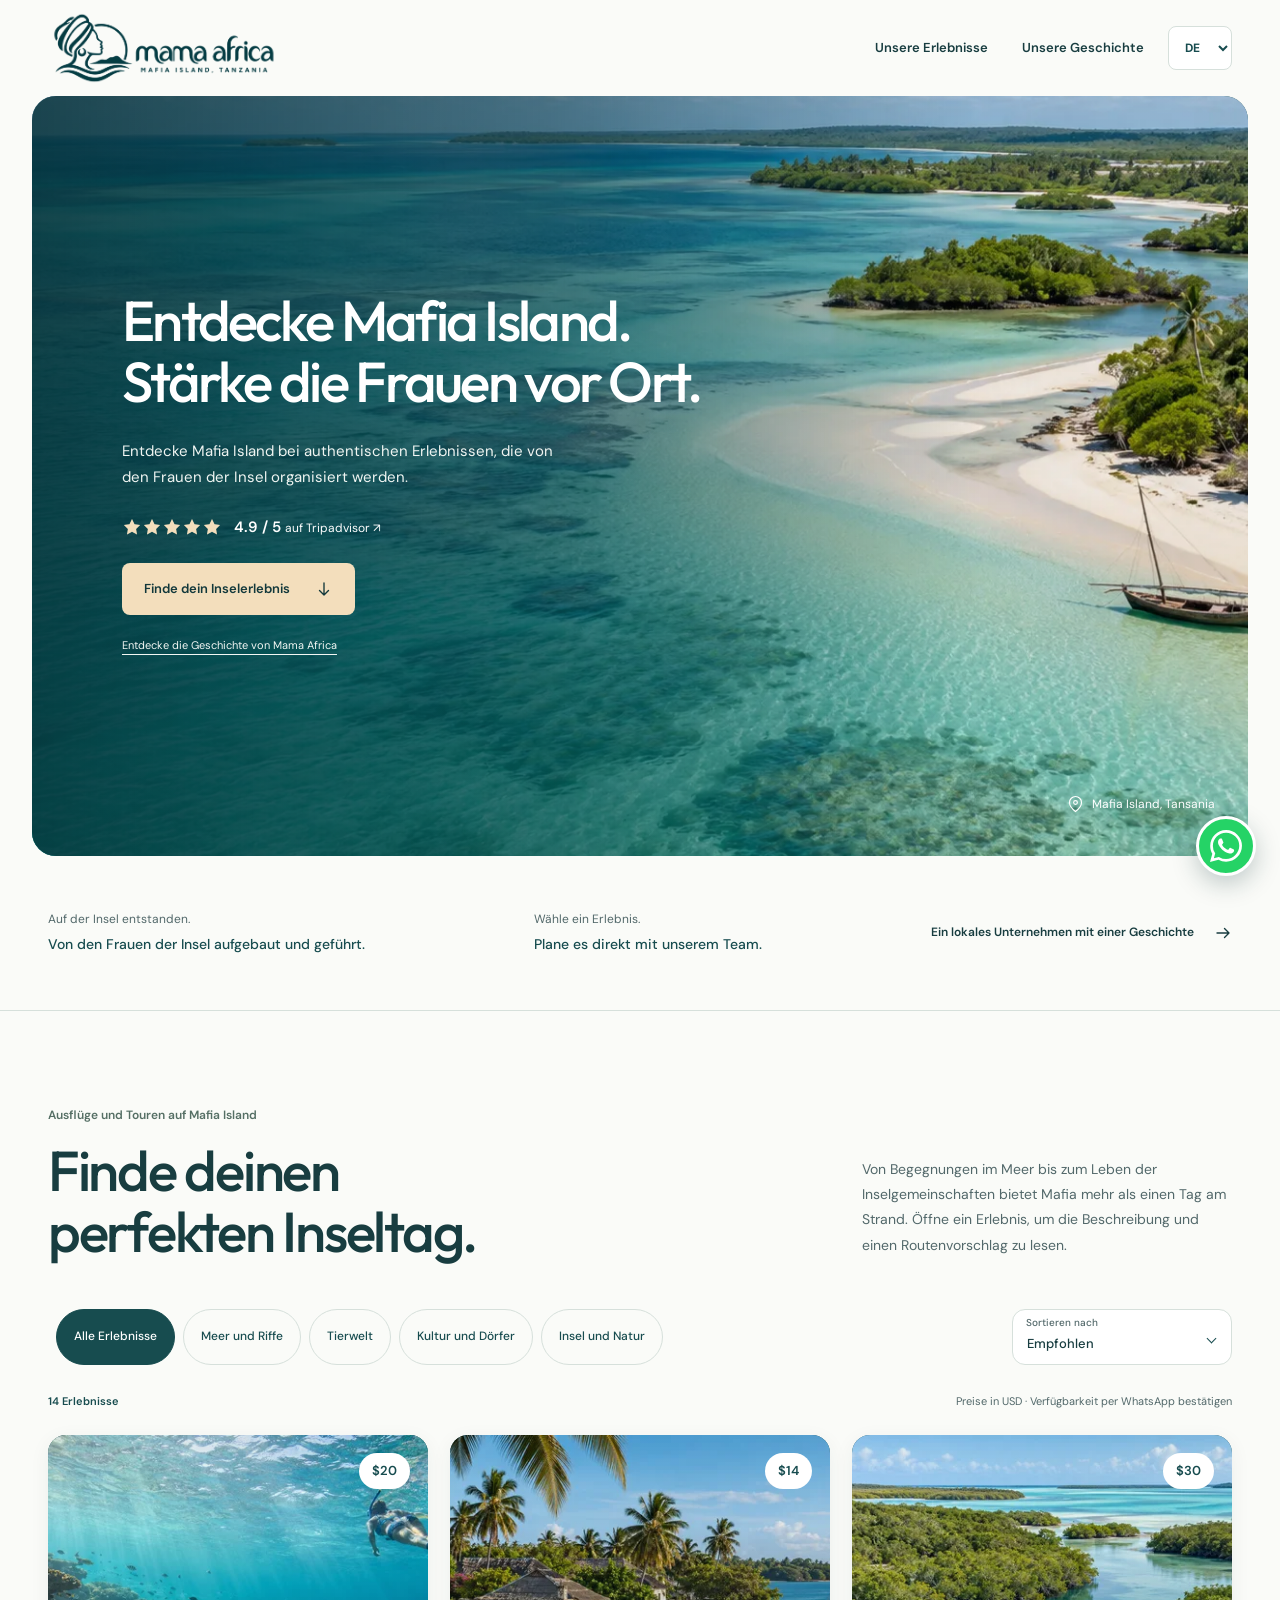
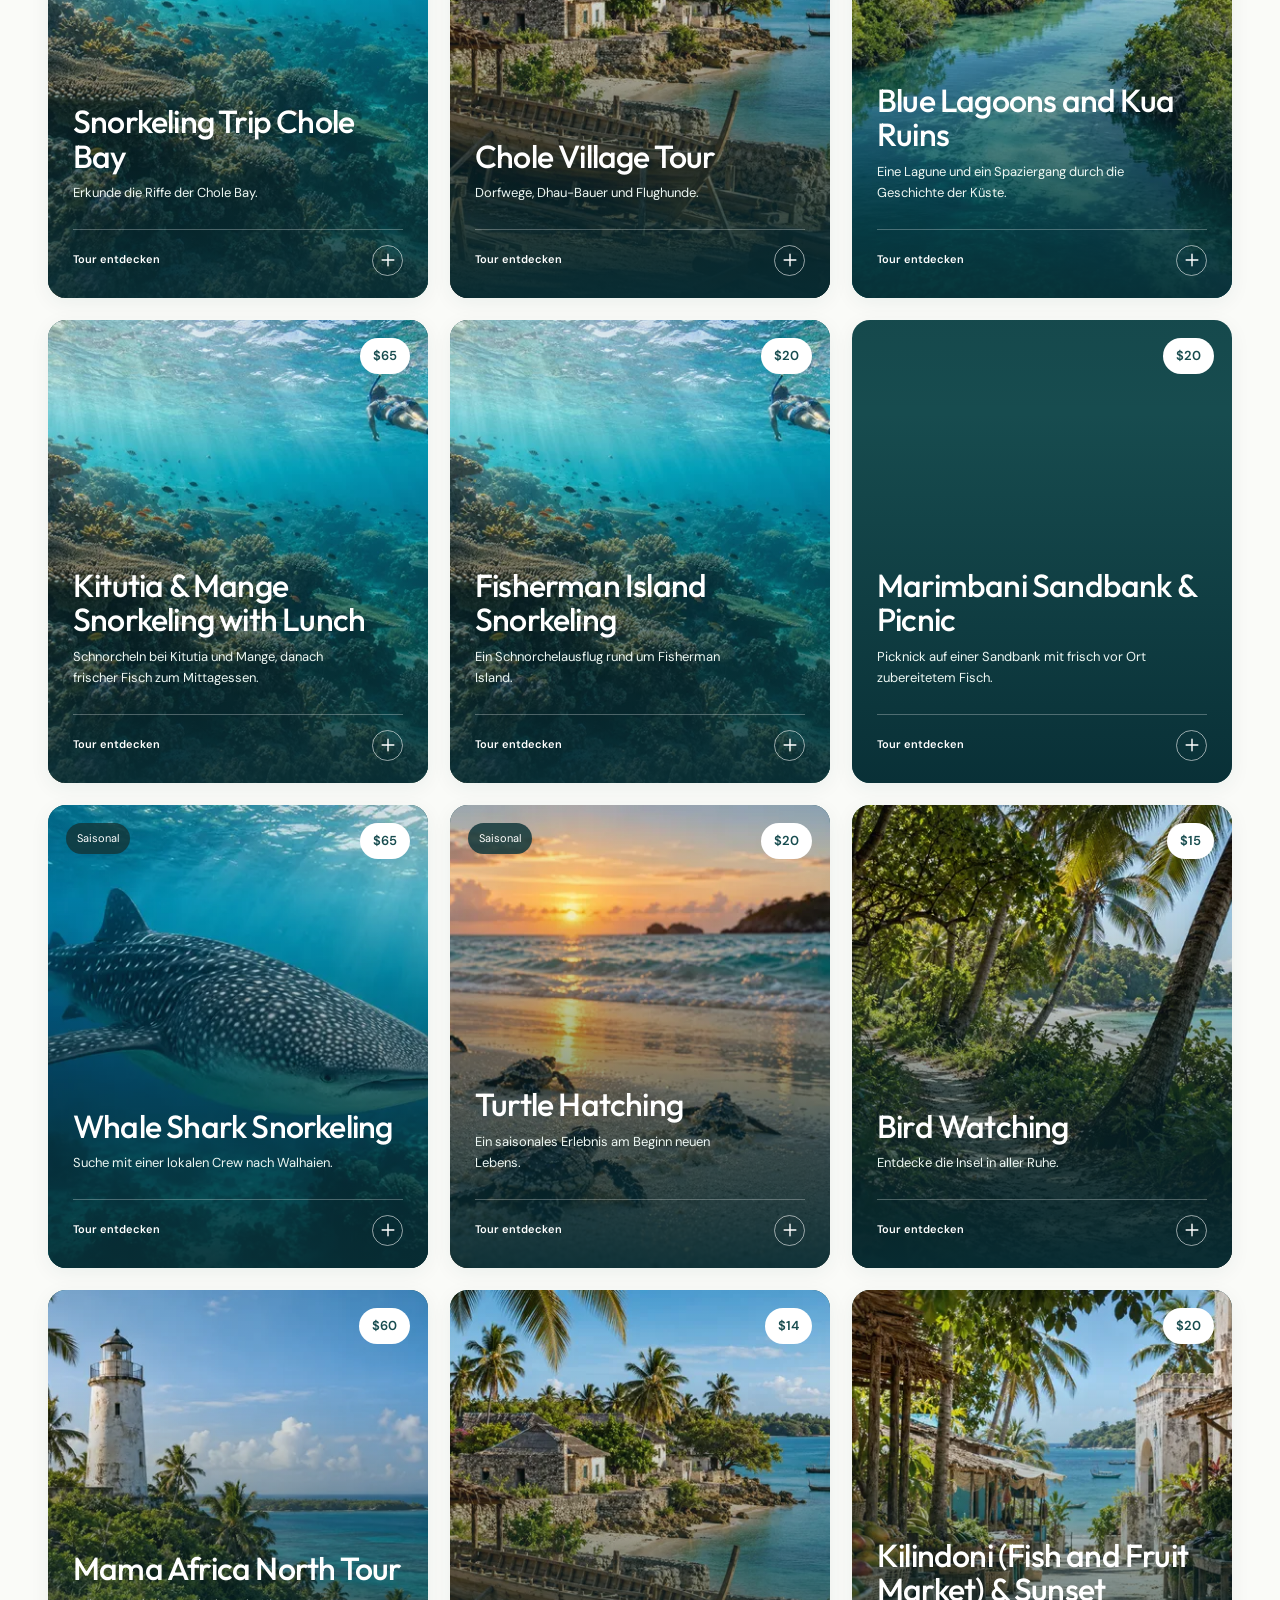
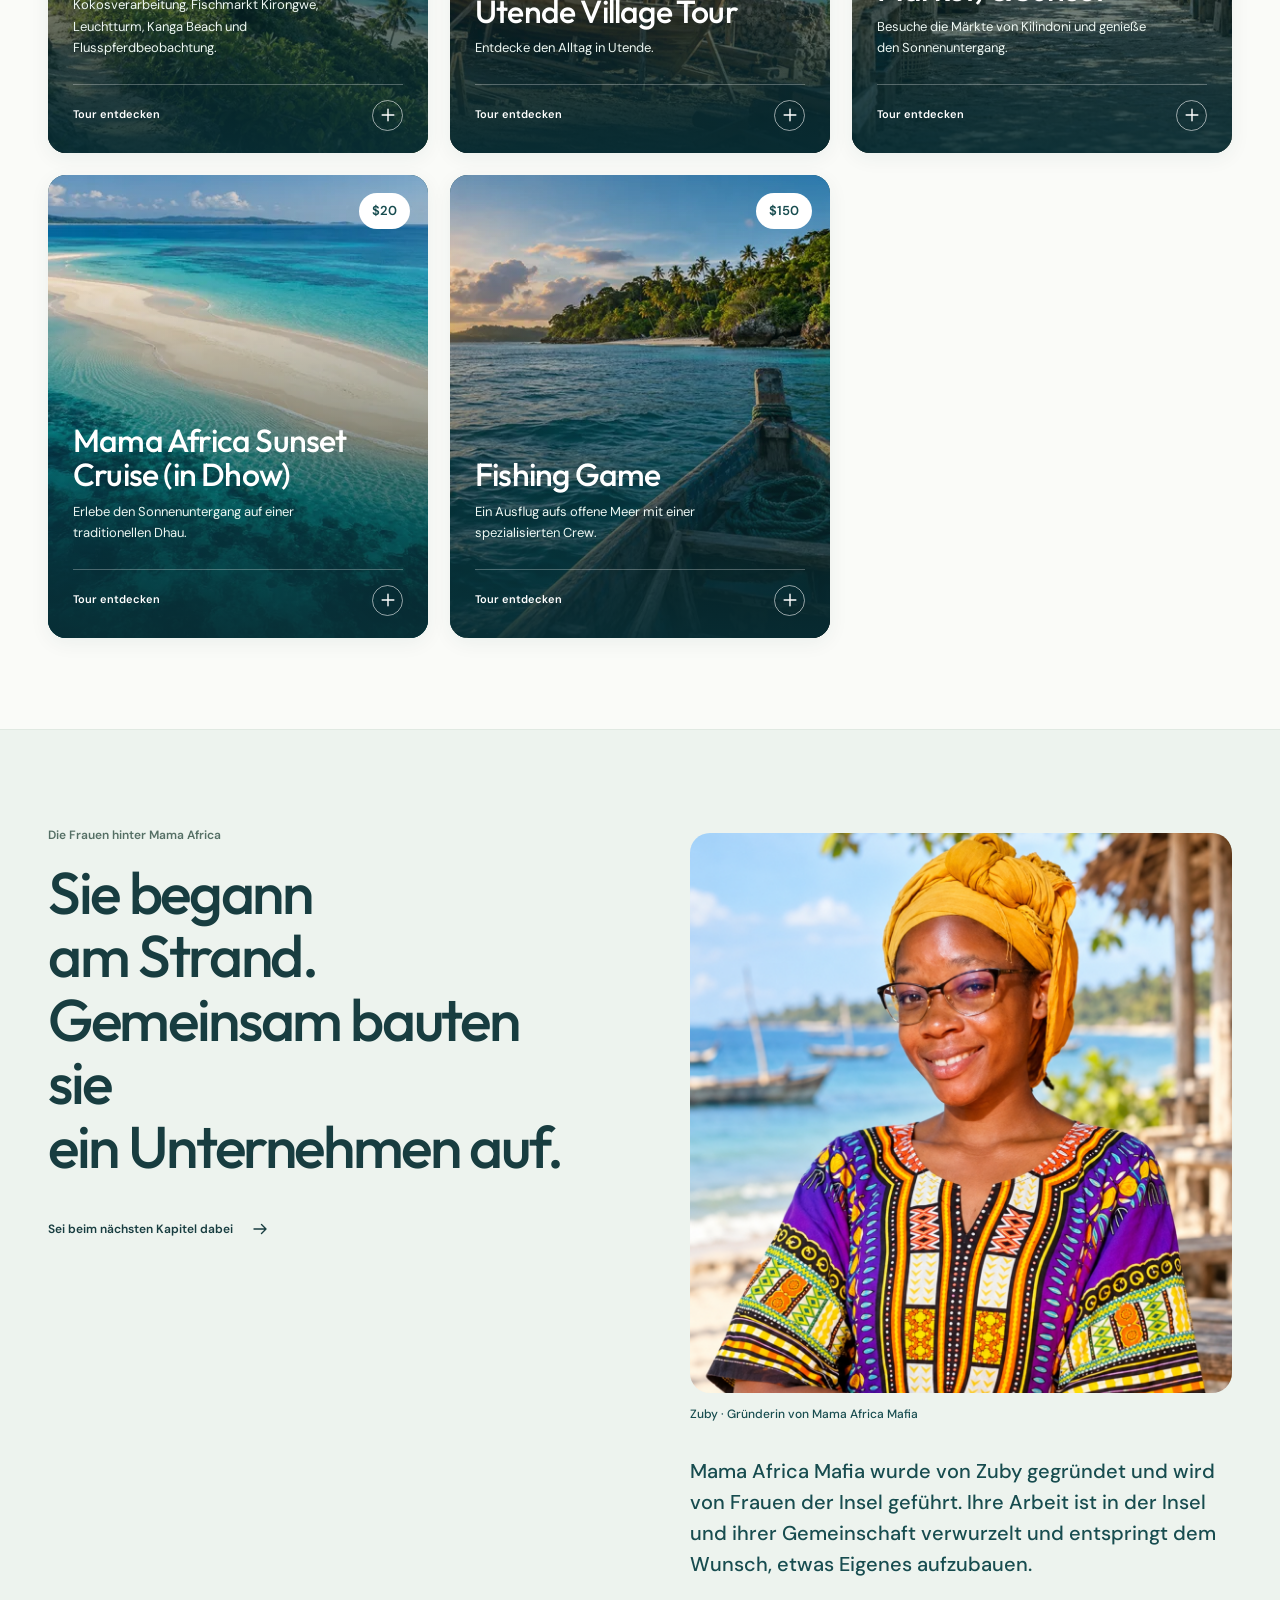
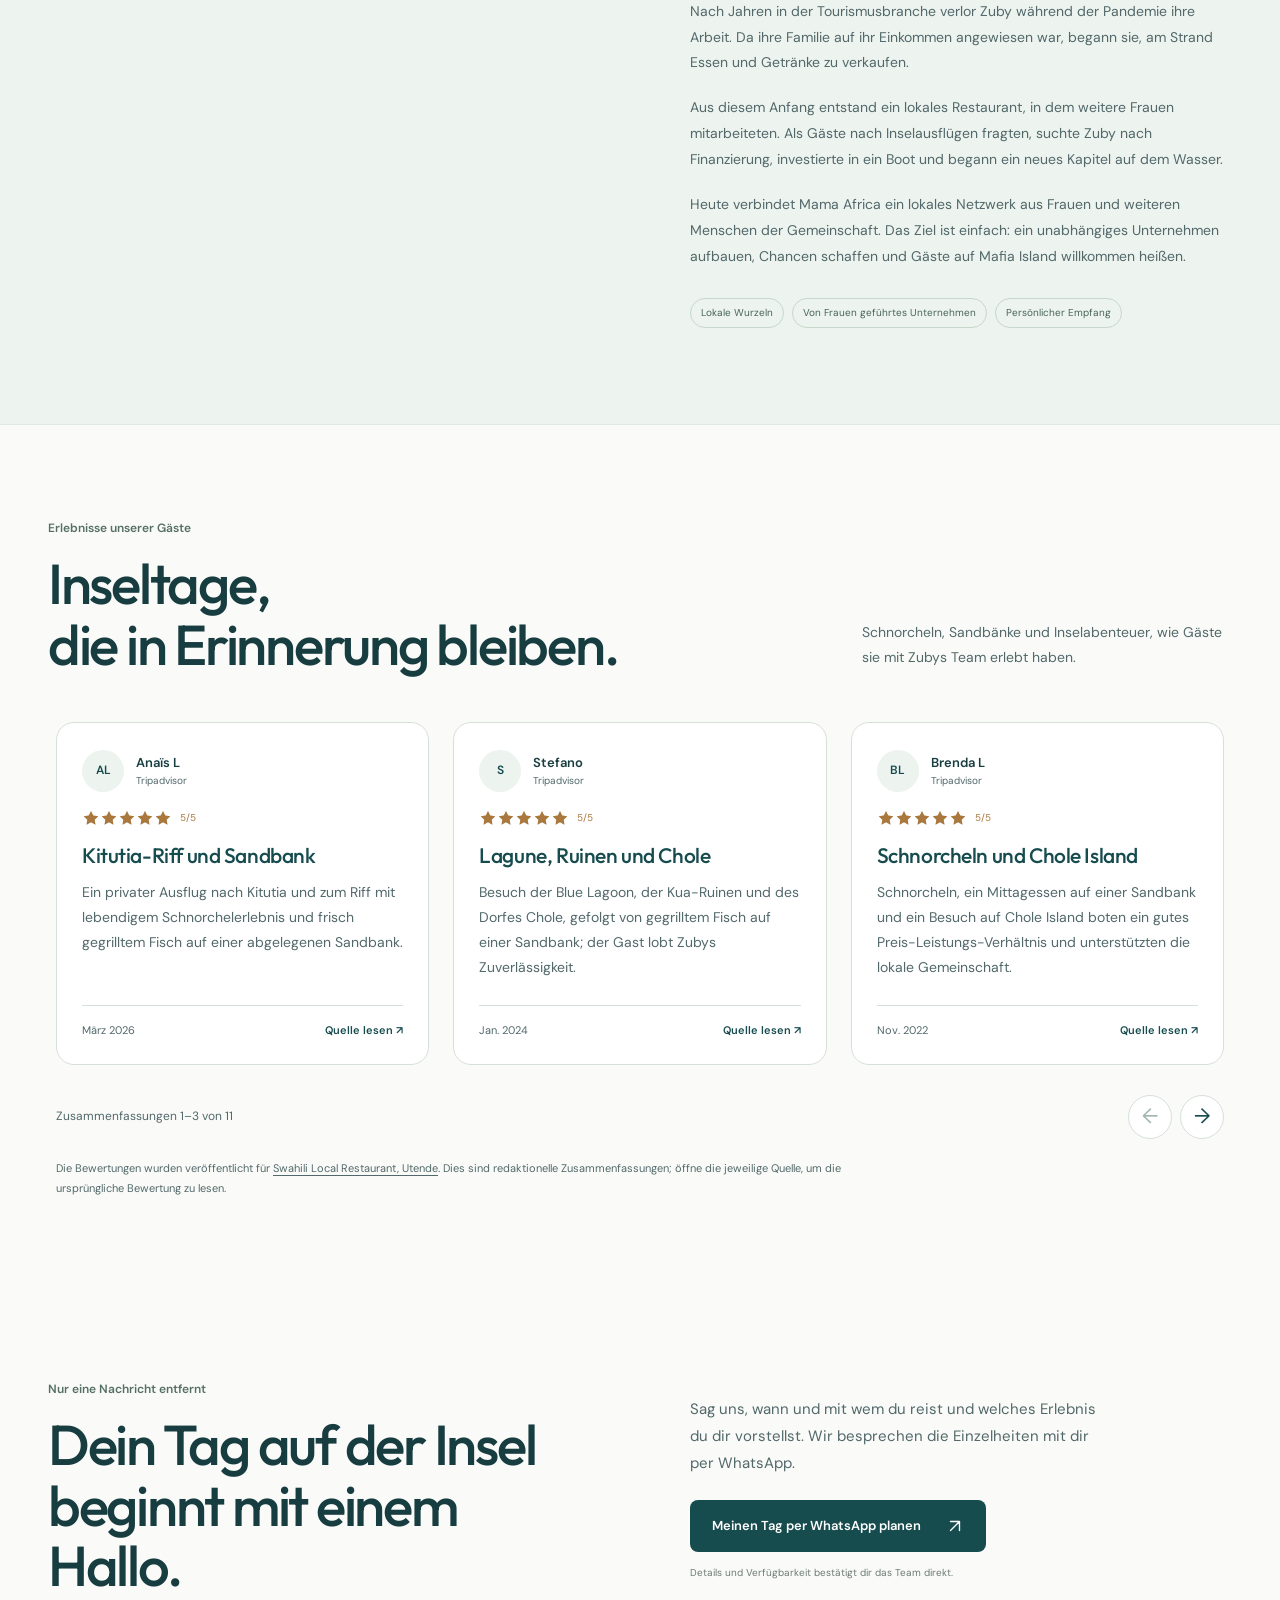
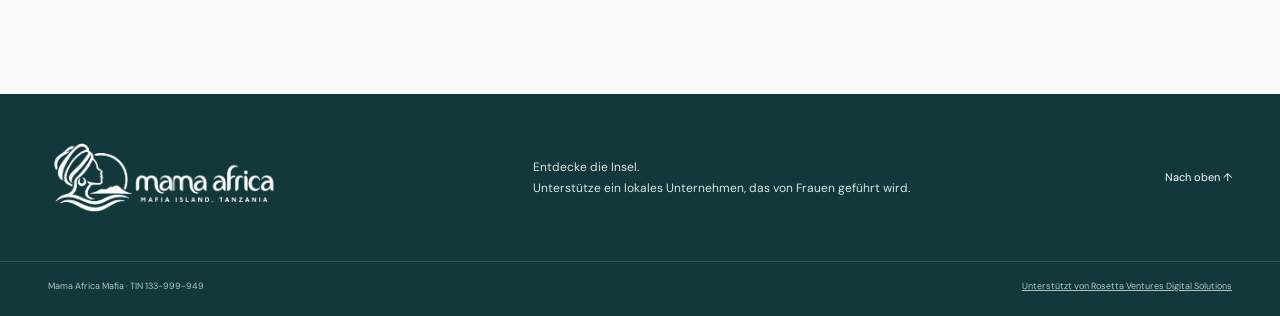
==== de/index.html @ 56e8e4f4 "Improve Mafia Island tour SEO across four languages" ====
<!doctype html>
<html lang="de">
<head>
  <meta charset="utf-8">
  <meta name="viewport" content="width=device-width, initial-scale=1">
  <meta name="theme-color" content="#174c4f">
  <meta name="description" content="Entdecke Ausflüge auf Mafia Island mit einem lokalen, von Frauen geführten Team: Schnorcheln, Sandbänke, Dörfer und Natur. Verfügbarkeit per WhatsApp anfragen.">
  <link rel="canonical" href="https://mamaafricamafia.com/de/">
  <link rel="alternate" hreflang="en" href="https://mamaafricamafia.com/">
  <link rel="alternate" hreflang="it" href="https://mamaafricamafia.com/it/">
  <link rel="alternate" hreflang="fr" href="https://mamaafricamafia.com/fr/">
  <link rel="alternate" hreflang="de" href="https://mamaafricamafia.com/de/">
  <link rel="alternate" hreflang="x-default" href="https://mamaafricamafia.com/">
  <meta property="og:type" content="website">
  <meta property="og:locale" content="de_DE">
  <meta property="og:site_name" content="Mama Africa Mafia">
  <meta property="og:title" content="Mafia Island Ausflüge &amp; Touren | Mama Africa Mafia">
  <meta property="og:description" content="Entdecke Ausflüge auf Mafia Island mit einem lokalen, von Frauen geführten Team: Schnorcheln, Sandbänke, Dörfer und Natur. Verfügbarkeit per WhatsApp anfragen.">
  <meta property="og:url" content="https://mamaafricamafia.com/de/">
  <meta property="og:image" content="https://mamaafricamafia.com/landing-v2/assets/preview-v2/hero-1680.webp">
  <meta property="og:image:alt" content="Mafia Island coast">
  <meta name="twitter:card" content="summary_large_image">
  <meta name="twitter:title" content="Mafia Island Ausflüge &amp; Touren | Mama Africa Mafia">
  <meta name="twitter:description" content="Entdecke Ausflüge auf Mafia Island mit einem lokalen, von Frauen geführten Team: Schnorcheln, Sandbänke, Dörfer und Natur. Verfügbarkeit per WhatsApp anfragen.">
  <meta name="twitter:image" content="https://mamaafricamafia.com/landing-v2/assets/preview-v2/hero-1680.webp">
  <script type="application/ld+json">{"@context":"https://schema.org","@type":"Organization","name":"Mama Africa Mafia","url":"https://mamaafricamafia.com/","logo":"https://mamaafricamafia.com/landing-v2/assets/preview-v2/mama-africa-logo-v3.png","description":"Mafia Island excursions organized by a locally run, women-led team."}</script>
  <title>Mafia Island Ausflüge &amp; Touren | Mama Africa Mafia</title>
  <link rel="preconnect" href="https://fonts.googleapis.com">
  <link rel="preconnect" href="https://fonts.gstatic.com" crossorigin>
  <link rel="stylesheet" href="../landing-v2/preview-v2.css?v=20261024-i18n1">
  <script src="../landing-v2/preview-v2-data.js?v=20261020-tourcontent1" defer></script>
  <script src="../landing-v2/preview-v2-tour-translations.js?v=20261024-i18n1" defer></script>
  <script src="../landing-v2/preview-v2-i18n.js?v=20261027-seo1" defer></script>
  <script src="../landing-v2/preview-v2.js?v=20261025-root1" defer></script>
  <script src="../landing-v2/preview-v2-hero.js?v=20261015" defer></script>
  <script src="../landing-v2/preview-v2-reviews.js?v=20261024-i18n1" defer></script>
  <script src="../landing-v2/preview-v2-whatsapp.js?v=20261014-oval2" defer></script>
</head>
<body>
  <a class="skip-link" href="#main">Zum Inhalt springen</a>
  <header class="header wrap">
    <a class="brand" href="#top" aria-label="Startseite Mama Africa Mafia">
      <img class="brand-logo" src="../landing-v2/assets/preview-v2/mama-africa-logo-v3.png" width="2018" height="779" alt="Mama Africa — Mafia Island, Tansania" decoding="async">
    </a>
    <div class="header-actions">
      <nav aria-label="Hauptnavigation">
        <a href="#experiences">Unsere Erlebnisse</a>
        <a href="#story">Unsere Geschichte</a>
      </nav>
      <label class="language-picker"><span class="visually-hidden">Sprache</span><select id="site-language" aria-label="Sprache"><option value="en">EN</option><option value="it">IT</option><option value="fr">FR</option><option value="de">DE</option></select></label>
    </div>
  </header>

  <main id="main">
    <section class="hero" id="top" aria-labelledby="hero-title">
      <div class="hero-media is-paused" aria-hidden="true">
        <img class="hero-image is-active" src="../landing-v2/assets/preview-v2/hero-1680.webp" srcset="../landing-v2/assets/preview-v2/hero-960.webp 960w, ../landing-v2/assets/preview-v2/hero-1680.webp 1672w" sizes="(max-width: 760px) 100vw, calc(100vw - 64px)" alt="" width="1672" height="941" fetchpriority="high">
        <img class="hero-image" src="../landing-v2/assets/preview-v2/sandbank-1080.webp" srcset="../landing-v2/assets/preview-v2/sandbank-640.webp 640w, ../landing-v2/assets/preview-v2/sandbank-1080.webp 1080w" sizes="(max-width: 760px) 100vw, calc(100vw - 64px)" alt="" width="1080" height="810" fetchpriority="low" decoding="async">
        <img class="hero-image" src="../landing-v2/assets/preview-v2/lagoon-1080.webp" srcset="../landing-v2/assets/preview-v2/lagoon-640.webp 640w, ../landing-v2/assets/preview-v2/lagoon-1080.webp 1080w" sizes="(max-width: 760px) 100vw, calc(100vw - 64px)" alt="" width="1080" height="810" fetchpriority="low" decoding="async">
        <img class="hero-image" src="../landing-v2/assets/preview-v2/sunset-1080.webp" srcset="../landing-v2/assets/preview-v2/sunset-640.webp 640w, ../landing-v2/assets/preview-v2/sunset-1080.webp 1080w" sizes="(max-width: 760px) 100vw, calc(100vw - 64px)" alt="" width="1080" height="810" fetchpriority="low" decoding="async">
      </div>
      <div class="hero-shade" aria-hidden="true"></div>
      <div class="hero-copy">
        <h1 id="hero-title"><span>Entdecke Mafia Island.</span><span>Stärke die Frauen vor Ort.</span></h1>
        <p class="hero-description">Entdecke Mafia Island bei authentischen Erlebnissen, die von den Frauen der Insel organisiert werden.</p>
        <a class="hero-rating" href="https://www.tripadvisor.co.za/Restaurant_Review-g12858825-d23590982-Reviews-Swahili_Local_Restaurants-Utende_Mafia_Island_Pwani_Region.html" target="_blank" rel="noopener noreferrer" aria-label="Swahili Local Restaurants auf Tripadvisor, bewertet mit 4,9 von 5"><svg viewBox="0 0 120 24" width="100" height="20" aria-hidden="true"><defs><clipPath id="hero-rating-fill"><rect width="117.6" height="24"></rect></clipPath><path id="hero-rating-star" d="m12 2.5 3 6.1 6.7 1-4.8 4.7 1.1 6.7-6-3.2L6 21l1.1-6.7-4.8-4.7 6.7-1Z"></path></defs><g fill="currentColor" opacity=".3"><use href="#hero-rating-star"></use><use href="#hero-rating-star" x="24"></use><use href="#hero-rating-star" x="48"></use><use href="#hero-rating-star" x="72"></use><use href="#hero-rating-star" x="96"></use></g><g fill="currentColor" clip-path="url(#hero-rating-fill)"><use href="#hero-rating-star"></use><use href="#hero-rating-star" x="24"></use><use href="#hero-rating-star" x="48"></use><use href="#hero-rating-star" x="72"></use><use href="#hero-rating-star" x="96"></use></g></svg><span><strong>4.9 / 5 <span>auf Tripadvisor ↗</span></strong></span></a>
        <div class="hero-actions">
          <a class="button button-sand" href="#experiences">Finde dein Inselerlebnis <svg width="18" height="18" viewBox="0 0 24 24" fill="none" aria-hidden="true"><path d="M12 4v16m-6-6 6 6 6-6" stroke="currentColor" stroke-width="1.8" stroke-linecap="round" stroke-linejoin="round"></path></svg></a>
          <a class="hero-story-link" href="#story">Entdecke die Geschichte von Mama Africa</a>
        </div>
      </div>
      <span class="hero-location"><svg width="15" height="18" viewBox="0 0 20 24" fill="none" aria-hidden="true"><path d="M18 10c0 6-8 12-8 12S2 16 2 10a8 8 0 1 1 16 0Z" stroke="currentColor" stroke-width="1.5"></path><circle cx="10" cy="10" r="2.5" stroke="currentColor" stroke-width="1.5"></circle></svg>Mafia Island, Tansania</span>
    </section>

    <div class="local-note wrap" aria-label="Unser Ansatz">
      <p>Auf der Insel entstanden.<br><strong>Von den Frauen der Insel aufgebaut und geführt.</strong></p>
      <p>Wähle ein Erlebnis.<br><strong>Plane es direkt mit unserem Team.</strong></p>
      <a href="#story">Ein lokales Unternehmen mit einer Geschichte <svg width="18" height="18" viewBox="0 0 24 24" fill="none" aria-hidden="true"><path d="M4 12h16m-6-6 6 6-6 6" stroke="currentColor" stroke-width="1.8" stroke-linecap="round" stroke-linejoin="round"></path></svg></a>
    </div>

    <section class="experiences wrap" id="experiences" aria-labelledby="experiences-title">
      <div class="section-heading">
        <div><p class="section-label">Ausflüge und Touren auf Mafia Island</p><h2 id="experiences-title">Finde deinen<br>perfekten Inseltag.</h2></div>
        <p>Von Begegnungen im Meer bis zum Leben der Inselgemeinschaften bietet Mafia mehr als einen Tag am Strand. Öffne ein Erlebnis, um die Beschreibung und einen Routenvorschlag zu lesen.</p>
      </div>
      <div class="tour-toolbar">
        <div class="tour-filters" id="tour-filters" role="group" aria-label="Erlebnisse filtern">
          <button class="filter-pill" type="button" data-tour-filter="all" aria-pressed="true" aria-controls="tour-list">Alle Erlebnisse</button>
          <button class="filter-pill" type="button" data-tour-filter="ocean" aria-pressed="false" aria-controls="tour-list">Meer und Riffe</button>
          <button class="filter-pill" type="button" data-tour-filter="wildlife" aria-pressed="false" aria-controls="tour-list">Tierwelt</button>
          <button class="filter-pill" type="button" data-tour-filter="culture" aria-pressed="false" aria-controls="tour-list">Kultur und Dörfer</button>
          <button class="filter-pill" type="button" data-tour-filter="nature" aria-pressed="false" aria-controls="tour-list">Insel und Natur</button>
        </div>
        <label class="tour-sort" for="tour-sort"><span>Sortieren nach</span><select id="tour-sort" aria-controls="tour-list"><option value="featured">Empfohlen</option><option value="price-asc">Preis: aufsteigend</option><option value="price-desc">Preis: absteigend</option></select></label>
      </div>
      <div class="tour-results-meta"><p id="tour-count" role="status" aria-live="polite" aria-atomic="true">14 Erlebnisse</p><p class="preview-pricing-note">Preise in USD · Verfügbarkeit per WhatsApp bestätigen</p></div>
      <div class="tour-grid" id="tour-list"><article class="tour-card" id="tour-snorkelling" aria-labelledby="title-snorkelling">
      <div class="tour-cover">
        <img src="../landing-v2/assets/preview-v2/snorkelling-1080.webp" srcset="../landing-v2/assets/preview-v2/snorkelling-640.webp 640w, ../landing-v2/assets/preview-v2/snorkelling-1080.webp 1080w" sizes="(max-width:760px) calc(100vw - 40px), calc((100vw - 140px) / 3)" alt="Beispielbild für Snorkeling Trip Chole Bay" width="1448" height="1086" loading="lazy">
        <span class="tour-price">$20</span>
        
        <div class="tour-cover-copy"><h3 id="title-snorkelling">Snorkeling Trip Chole Bay</h3><p>Erkunde die Riffe der Chole Bay.</p><span class="tour-cover-action">Tour entdecken <span class="tour-plus"><svg width="20" height="20" viewBox="0 0 24 24" fill="none" aria-hidden="true"><path d="M5 12h14M12 5v14" stroke="currentColor" stroke-width="1.7" stroke-linecap="round"></path></svg></span></span></div>
        <button class="tour-toggle" type="button" data-card-toggle="" aria-expanded="false" aria-controls="content-snorkelling" aria-label="Tourdetails zu Snorkeling Trip Chole Bay öffnen"></button>
      </div>
      <div class="tour-content" id="content-snorkelling" hidden="">
        <button type="button" class="panel-toggle" id="about-button-snorkelling" data-panel-toggle="about" aria-expanded="true" aria-controls="about-snorkelling">Über diese Tour <svg width="18" height="18" viewBox="0 0 24 24" fill="none" aria-hidden="true"><path d="m6 9 6 6 6-6" stroke="currentColor" stroke-width="1.7" stroke-linecap="round" stroke-linejoin="round"></path></svg></button>
        <div class="tour-panel" id="about-snorkelling" role="region" aria-labelledby="about-button-snorkelling"><p>Entdecke die Unterwasserwelt der Chole Bay bei einem geführten Schnorchelausflug zu einigen der faszinierendsten Korallenriffe von Mafia Island.

Erkunde drei verschiedene Schnorchelplätze mit einzigartigen Korallenformationen, bunten tropischen Fischen und vielfältigem Meeresleben.

Der Ausflug wird nach den Gezeiten geplant, damit Sicht und Schnorchelbedingungen möglichst günstig sind. Zwischen den Stopps kannst du dich an Bord entspannen, frisches Obst, Wasser und kleine Snacks genießen und die Aussicht auf die Bucht erleben.</p></div>
        <button type="button" class="panel-toggle" id="steps-button-snorkelling" data-panel-toggle="steps" aria-expanded="false" aria-controls="steps-snorkelling">Dein Tag, Schritt für Schritt <svg width="18" height="18" viewBox="0 0 24 24" fill="none" aria-hidden="true"><path d="m6 9 6 6 6-6" stroke="currentColor" stroke-width="1.7" stroke-linecap="round" stroke-linejoin="round"></path></svg></button>
        <div class="tour-panel steps-panel" id="steps-snorkelling" role="region" aria-labelledby="steps-button-snorkelling" hidden="">
          <p class="itinerary-label">Ein Vorschlag für deinen Tag auf dem Wasser</p>
          <ol class="tour-steps"><li><h4>Treffen im Swahili Local Restaurant</h4><p>Triff deine Guides, erhalte deine Schnorchelausrüstung und prüfe, ob alles gut sitzt. Du kannst auch eigene Ausrüstung verwenden.</p></li><li><h4>Einstieg und Einführung</h4><p>Gehe zum Strand, steige ins Boot und lerne den Kapitän und die lokalen Schnorchelguides kennen.</p></li><li><h4>Erster Schnorchelstopp</h4><p>Erkunde einen Platz in der Chole Bay, etwa Big Rock, Small Rock oder Coral Garden, je nach Seegang.</p></li><li><h4>Zweiter Schnorchelstopp</h4><p>Fahre mit dem Boot zu einem weiteren Korallenriff und entdecke andere Lebensräume und tropische Fische.</p></li><li><h4>Dritter Schnorchelstopp</h4><p>Genieße eine letzte Schnorchelrunde und beobachte noch mehr Unterwasserleben.</p></li><li><h4>Rückkehr zum Strand</h4><p>Entspanne dich auf der Bootsfahrt zurück zum Ausgangspunkt.</p></li></ol>
        </div>
        <p class="planning-note">Schnorchelausrüstung, Seegang und mögliche Parkgebühren vorab bestätigen.</p>
        <a class="button button-teal tour-book" href="https://wa.me/255692844498?text=Hallo%20Mama%20Africa!%20Ich%20interessiere%20mich%20f%C3%BCr%20Snorkeling%20Trip%20Chole%20Bay.%20K%C3%B6nnt%20ihr%20mir%20Verf%C3%BCgbarkeit%2C%20den%20endg%C3%BCltigen%20Ablauf%20und%20den%20Preis%20mitteilen%3F" target="_blank" rel="noopener noreferrer" aria-label="Snorkeling Trip Chole Bay per WhatsApp buchen">Jetzt buchen <svg width="18" height="18" viewBox="0 0 24 24" fill="none" aria-hidden="true"><path d="M6 18 18 6M6 6h12v12" stroke="currentColor" stroke-width="1.8" stroke-linecap="round" stroke-linejoin="round"></path></svg></a>
        <span class="booking-hint">Gespräch per WhatsApp fortsetzen</span>
      </div>
    </article><article class="tour-card" id="tour-chole" aria-labelledby="title-chole">
      <div class="tour-cover">
        <img src="../landing-v2/assets/preview-v2/village-1080.webp" srcset="../landing-v2/assets/preview-v2/village-640.webp 640w, ../landing-v2/assets/preview-v2/village-1080.webp 1080w" sizes="(max-width:760px) calc(100vw - 40px), calc((100vw - 140px) / 3)" alt="Beispielbild für Chole Village Tour" width="1448" height="1086" loading="lazy">
        <span class="tour-price">$14</span>
        
        <div class="tour-cover-copy"><h3 id="title-chole">Chole Village Tour</h3><p>Dorfwege, Dhau-Bauer und Flughunde.</p><span class="tour-cover-action">Tour entdecken <span class="tour-plus"><svg width="20" height="20" viewBox="0 0 24 24" fill="none" aria-hidden="true"><path d="M5 12h14M12 5v14" stroke="currentColor" stroke-width="1.7" stroke-linecap="round"></path></svg></span></span></div>
        <button class="tour-toggle" type="button" data-card-toggle="" aria-expanded="false" aria-controls="content-chole" aria-label="Tourdetails zu Chole Village Tour öffnen"></button>
      </div>
      <div class="tour-content" id="content-chole" hidden="">
        <button type="button" class="panel-toggle" id="about-button-chole" data-panel-toggle="about" aria-expanded="true" aria-controls="about-chole">Über diese Tour <svg width="18" height="18" viewBox="0 0 24 24" fill="none" aria-hidden="true"><path d="m6 9 6 6 6-6" stroke="currentColor" stroke-width="1.7" stroke-linecap="round" stroke-linejoin="round"></path></svg></button>
        <div class="tour-panel" id="about-chole" role="region" aria-labelledby="about-button-chole"><p>Lerne das authentische Inselleben von Chole kennen, einem ruhigen tropischen Dorf vor der Küste von Mafia Island.

Gehe durch die schmalen Wege, triff Einheimische und erfahre mehr über Traditionen, die diese kleine Inselgemeinschaft seit Generationen prägen.

Beobachte die großen Flughunde, erkunde historische Ruinen und lerne lokale Tätigkeiten wie den Algenanbau und den traditionellen Holzbootbau kennen.

Dieses Erlebnis bietet die Gelegenheit, den Menschen von Chole zu begegnen und eine Seite von Mafia jenseits der Strände zu entdecken.</p></div>
        <button type="button" class="panel-toggle" id="steps-button-chole" data-panel-toggle="steps" aria-expanded="false" aria-controls="steps-chole">Dein Tag, Schritt für Schritt <svg width="18" height="18" viewBox="0 0 24 24" fill="none" aria-hidden="true"><path d="m6 9 6 6 6-6" stroke="currentColor" stroke-width="1.7" stroke-linecap="round" stroke-linejoin="round"></path></svg></button>
        <div class="tour-panel steps-panel" id="steps-chole" role="region" aria-labelledby="steps-button-chole" hidden="">
          <p class="itinerary-label">Ein Vorschlag für deinen Tag auf dem Wasser</p>
          <ol class="tour-steps"><li><h4>Abfahrt vom Strand in Utende</h4><p>Fahre mit einem traditionellen Boot auf einer aussichtsreichen Strecke nach Chole.</p></li><li><h4>Dorfrundgang</h4><p>Erkunde das ruhige Dorf zu Fuß mit einem lokalen Guide und erfahre mehr über Alltag und Traditionen.</p></li><li><h4>Flughunde beobachten</h4><p>Besuche die Lebensräume der großen Flughunde und beobachte sie in ihrer natürlichen Umgebung.</p></li><li><h4>Historische Ruinen</h4><p>Entdecke Spuren der Geschichte von Chole und das kulturelle Erbe der Insel.</p></li><li><h4>Tradition des Algenanbaus</h4><p>Erfahre, wie Frauen der Insel Algen sammeln, trocknen und zu Produkten wie Seife und Shampoo verarbeiten, sofern die Arbeit gerade stattfindet.</p></li><li><h4>Traditioneller Dhau-Bau</h4><p>Besuche lokale Bootsbauplätze und sieh, wie Handwerker traditionelle Holz-Dhaus bauen.</p></li><li><h4>Rückkehr zum Strand in Utende</h4><p>Fahre mit dem Boot zurück nach Mafia Island.</p></li></ol>
        </div>
        <p class="planning-note">Handwerkliche Tätigkeiten und Sichtungen variieren. Bitte vor dem Fotografieren von Menschen um Erlaubnis fragen.</p>
        <a class="button button-teal tour-book" href="https://wa.me/255692844498?text=Hallo%20Mama%20Africa!%20Ich%20interessiere%20mich%20f%C3%BCr%20Chole%20Village%20Tour.%20K%C3%B6nnt%20ihr%20mir%20Verf%C3%BCgbarkeit%2C%20den%20endg%C3%BCltigen%20Ablauf%20und%20den%20Preis%20mitteilen%3F" target="_blank" rel="noopener noreferrer" aria-label="Chole Village Tour per WhatsApp buchen">Jetzt buchen <svg width="18" height="18" viewBox="0 0 24 24" fill="none" aria-hidden="true"><path d="M6 18 18 6M6 6h12v12" stroke="currentColor" stroke-width="1.8" stroke-linecap="round" stroke-linejoin="round"></path></svg></a>
        <span class="booking-hint">Gespräch per WhatsApp fortsetzen</span>
      </div>
    </article><article class="tour-card" id="tour-blue-lagoons-kua" aria-labelledby="title-blue-lagoons-kua">
      <div class="tour-cover">
        <img src="../landing-v2/assets/preview-v2/lagoon-1080.webp" srcset="../landing-v2/assets/preview-v2/lagoon-640.webp 640w, ../landing-v2/assets/preview-v2/lagoon-1080.webp 1080w" sizes="(max-width:760px) calc(100vw - 40px), calc((100vw - 140px) / 3)" alt="Beispielbild für Blue Lagoons and Kua Ruins" width="1448" height="1086" loading="lazy">
        <span class="tour-price">$30</span>
        
        <div class="tour-cover-copy"><h3 id="title-blue-lagoons-kua">Blue Lagoons and Kua Ruins</h3><p>Eine Lagune und ein Spaziergang durch die Geschichte der Küste.</p><span class="tour-cover-action">Tour entdecken <span class="tour-plus"><svg width="20" height="20" viewBox="0 0 24 24" fill="none" aria-hidden="true"><path d="M5 12h14M12 5v14" stroke="currentColor" stroke-width="1.7" stroke-linecap="round"></path></svg></span></span></div>
        <button class="tour-toggle" type="button" data-card-toggle="" aria-expanded="false" aria-controls="content-blue-lagoons-kua" aria-label="Tourdetails zu Blue Lagoons and Kua Ruins öffnen"></button>
      </div>
      <div class="tour-content" id="content-blue-lagoons-kua" hidden="">
        <button type="button" class="panel-toggle" id="about-button-blue-lagoons-kua" data-panel-toggle="about" aria-expanded="true" aria-controls="about-blue-lagoons-kua">Über diese Tour <svg width="18" height="18" viewBox="0 0 24 24" fill="none" aria-hidden="true"><path d="m6 9 6 6 6-6" stroke="currentColor" stroke-width="1.7" stroke-linecap="round" stroke-linejoin="round"></path></svg></button>
        <div class="tour-panel" id="about-blue-lagoons-kua" role="region" aria-labelledby="about-button-blue-lagoons-kua"><p>Erlebe Geschichte, Natur und Abenteuer bei einem Ausflug zu den alten Kua-Ruinen und zur spektakulären Blue Lagoon auf Juani Island.

Erkunde zuerst die Überreste einer historischen Swahili-Siedlung, in der alte Steinbauten und Moscheen von der reichen kulturellen Vergangenheit der Insel erzählen.

Fahre dann mit dem Boot durch ruhige Mangrovenkanäle zur Blue Lagoon, einem abgeschiedenen natürlichen Becken in üppiger tropischer Vegetation.

Schwimme im ruhigen Wasser, bewundere die Landschaft und beobachte die ungewöhnlichen umgedrehten Quallen, die in der Lagune leben.

Eine Reise zu einigen der eindrucksvollsten Natur- und Geschichtsorte des Mafia-Archipels.</p></div>
        <button type="button" class="panel-toggle" id="steps-button-blue-lagoons-kua" data-panel-toggle="steps" aria-expanded="false" aria-controls="steps-blue-lagoons-kua">Dein Tag, Schritt für Schritt <svg width="18" height="18" viewBox="0 0 24 24" fill="none" aria-hidden="true"><path d="m6 9 6 6 6-6" stroke="currentColor" stroke-width="1.7" stroke-linecap="round" stroke-linejoin="round"></path></svg></button>
        <div class="tour-panel steps-panel" id="steps-blue-lagoons-kua" role="region" aria-labelledby="steps-button-blue-lagoons-kua" hidden="">
          <p class="itinerary-label">Ein Vorschlag für deinen Tag auf dem Wasser</p>
          <ol class="tour-steps"><li><h4>Abfahrt vom Strand in Utende</h4><p>Steige ins Boot und beginne die Fahrt nach Juani Island.</p></li><li><h4>Erkundung der Kua-Ruinen</h4><p>Gehe zwischen historischen Steinruinen und Moscheeresten umher und erfahre mehr über die Kultur- und Handelsgeschichte der Siedlung.</p></li><li><h4>Bootsfahrt durch Mangroven</h4><p>Fahre durch einen von Mangroven gesäumten Naturkanal und halte Ausschau nach einheimischen Tieren.</p></li><li><h4>Ankunft an der Blue Lagoon</h4><p>Entdecke die natürliche Lagune, die zwischen den Mangroven verborgen liegt.</p></li><li><h4>Schwimmen und Lagune erkunden</h4><p>Genieße das ruhige Wasser und beobachte die umgedrehten Quallen, ohne sie zu berühren oder zu stören.</p></li><li><h4>Rückfahrt mit dem Boot</h4><p>Fahre durch die Mangrovenkanäle zurück zum Strand in Utende.</p></li></ol>
        </div>
        <p class="planning-note">Route, Gezeiten, Zugang, Bootsarrangement und mögliche Park- oder Eintrittsgebühren bestätigen.</p>
        <a class="button button-teal tour-book" href="https://wa.me/255692844498?text=Hallo%20Mama%20Africa!%20Ich%20interessiere%20mich%20f%C3%BCr%20Blue%20Lagoons%20and%20Kua%20Ruins.%20K%C3%B6nnt%20ihr%20mir%20Verf%C3%BCgbarkeit%2C%20den%20endg%C3%BCltigen%20Ablauf%20und%20den%20Preis%20mitteilen%3F" target="_blank" rel="noopener noreferrer" aria-label="Blue Lagoons and Kua Ruins per WhatsApp buchen">Jetzt buchen <svg width="18" height="18" viewBox="0 0 24 24" fill="none" aria-hidden="true"><path d="M6 18 18 6M6 6h12v12" stroke="currentColor" stroke-width="1.8" stroke-linecap="round" stroke-linejoin="round"></path></svg></a>
        <span class="booking-hint">Gespräch per WhatsApp fortsetzen</span>
      </div>
    </article><article class="tour-card" id="tour-kitutia-mange-snorkeling" aria-labelledby="title-kitutia-mange-snorkeling">
      <div class="tour-cover">
        <img src="../landing-v2/assets/preview-v2/snorkelling-1080.webp" srcset="../landing-v2/assets/preview-v2/snorkelling-640.webp 640w, ../landing-v2/assets/preview-v2/snorkelling-1080.webp 1080w" sizes="(max-width:760px) calc(100vw - 40px), calc((100vw - 140px) / 3)" alt="Beispielbild für Kitutia &amp; Mange Snorkeling with Lunch" width="1448" height="1086" loading="lazy">
        <span class="tour-price">$65</span>
        
        <div class="tour-cover-copy"><h3 id="title-kitutia-mange-snorkeling">Kitutia &amp; Mange Snorkeling with Lunch</h3><p>Schnorcheln bei Kitutia und Mange, danach frischer Fisch zum Mittagessen.</p><span class="tour-cover-action">Tour entdecken <span class="tour-plus"><svg width="20" height="20" viewBox="0 0 24 24" fill="none" aria-hidden="true"><path d="M5 12h14M12 5v14" stroke="currentColor" stroke-width="1.7" stroke-linecap="round"></path></svg></span></span></div>
        <button class="tour-toggle" type="button" data-card-toggle="" aria-expanded="false" aria-controls="content-kitutia-mange-snorkeling" aria-label="Tourdetails zu Kitutia &amp; Mange Snorkeling with Lunch öffnen"></button>
      </div>
      <div class="tour-content" id="content-kitutia-mange-snorkeling" hidden="">
        <button type="button" class="panel-toggle" id="about-button-kitutia-mange-snorkeling" data-panel-toggle="about" aria-expanded="true" aria-controls="about-kitutia-mange-snorkeling">Über diese Tour <svg width="18" height="18" viewBox="0 0 24 24" fill="none" aria-hidden="true"><path d="m6 9 6 6 6-6" stroke="currentColor" stroke-width="1.7" stroke-linecap="round" stroke-linejoin="round"></path></svg></button>
        <div class="tour-panel" id="about-kitutia-mange-snorkeling" role="region" aria-labelledby="about-button-kitutia-mange-snorkeling"><p>Erkunde zwei der schönsten Schnorchelziele vor Mafia Island: Kitutia Reef und Mange Reef.

Entdecke lebendige Korallenformationen, große Schwärme tropischer Fische und die außergewöhnliche Artenvielfalt des offenen Meeres.

Kitutia bietet ein besonders beeindruckendes Schnorchelerlebnis mit vielfältigem Meeresleben und gelegentlich größeren Meerestieren.

Nach dem ersten Riff geht es weiter zur Sandbank von Mange. Dort bereiten deine lokalen Guides einen schattigen Platz und ein frisch gegrilltes Mittagessen vor.

Genieße weißen Sand, türkisfarbenes Wasser und eine zweite Schnorchelrunde am Mange Reef, bevor es zurück nach Mafia Island geht.</p></div>
        <button type="button" class="panel-toggle" id="steps-button-kitutia-mange-snorkeling" data-panel-toggle="steps" aria-expanded="false" aria-controls="steps-kitutia-mange-snorkeling">Dein Tag, Schritt für Schritt <svg width="18" height="18" viewBox="0 0 24 24" fill="none" aria-hidden="true"><path d="m6 9 6 6 6-6" stroke="currentColor" stroke-width="1.7" stroke-linecap="round" stroke-linejoin="round"></path></svg></button>
        <div class="tour-panel steps-panel" id="steps-kitutia-mange-snorkeling" role="region" aria-labelledby="steps-button-kitutia-mange-snorkeling" hidden="">
          <p class="itinerary-label">Ein Vorschlag für deinen Tag auf dem Wasser</p>
          <ol class="tour-steps"><li><h4>Abfahrt vom Strand in Utende</h4><p>Triff deine Guides und steige für die Fahrt zum Kitutia Reef ins Boot.</p></li><li><h4>Schnorcheln am Kitutia Reef</h4><p>Erkunde das lebendige Riff, schwimme zwischen tropischen Fischen und entdecke die Artenvielfalt dieses Meeresgebiets.</p></li><li><h4>Bootsfahrt nach Mange</h4><p>Fahre weiter über das Meer zum Mange Reef und seiner Sandbank.</p></li><li><h4>Grillmittagessen auf der Sandbank</h4><p>Entspanne dich im weißen Sand, während deine Guides einen schattigen Platz und ein frisch zubereitetes Mittagessen vorbereiten.</p></li><li><h4>Schnorcheln am Mange Reef</h4><p>Erkunde bei einer zweiten Schnorchelrunde Korallen und Meeresleben rund um Mange.</p></li><li><h4>Schwimmen und Entspannen</h4><p>Genieße das klare Wasser und die ruhige Umgebung der Sandbank.</p></li><li><h4>Rückkehr zum Strand in Utende</h4><p>Fahre mit dem Boot zurück nach Mafia Island.</p></li></ol>
        </div>
        <p class="planning-note">Mittagessen, Ausrüstung, Zugang zu den Riffen und mögliche Parkgebühren bestätigen.</p>
        <a class="button button-teal tour-book" href="https://wa.me/255692844498?text=Hallo%20Mama%20Africa!%20Ich%20interessiere%20mich%20f%C3%BCr%20Kitutia%20%26%20Mange%20Snorkeling%20with%20Lunch.%20K%C3%B6nnt%20ihr%20mir%20Verf%C3%BCgbarkeit%2C%20den%20endg%C3%BCltigen%20Ablauf%20und%20den%20Preis%20mitteilen%3F" target="_blank" rel="noopener noreferrer" aria-label="Kitutia &amp; Mange Snorkeling with Lunch per WhatsApp buchen">Jetzt buchen <svg width="18" height="18" viewBox="0 0 24 24" fill="none" aria-hidden="true"><path d="M6 18 18 6M6 6h12v12" stroke="currentColor" stroke-width="1.8" stroke-linecap="round" stroke-linejoin="round"></path></svg></a>
        <span class="booking-hint">Gespräch per WhatsApp fortsetzen</span>
      </div>
    </article><article class="tour-card" id="tour-fisherman-island-snorkeling" aria-labelledby="title-fisherman-island-snorkeling">
      <div class="tour-cover">
        <img src="../landing-v2/assets/preview-v2/snorkelling-1080.webp" srcset="../landing-v2/assets/preview-v2/snorkelling-640.webp 640w, ../landing-v2/assets/preview-v2/snorkelling-1080.webp 1080w" sizes="(max-width:760px) calc(100vw - 40px), calc((100vw - 140px) / 3)" alt="Beispielbild für Fisherman Island Snorkeling" width="1448" height="1086" loading="lazy">
        <span class="tour-price">$20</span>
        
        <div class="tour-cover-copy"><h3 id="title-fisherman-island-snorkeling">Fisherman Island Snorkeling</h3><p>Ein Schnorchelausflug rund um Fisherman Island.</p><span class="tour-cover-action">Tour entdecken <span class="tour-plus"><svg width="20" height="20" viewBox="0 0 24 24" fill="none" aria-hidden="true"><path d="M5 12h14M12 5v14" stroke="currentColor" stroke-width="1.7" stroke-linecap="round"></path></svg></span></span></div>
        <button class="tour-toggle" type="button" data-card-toggle="" aria-expanded="false" aria-controls="content-fisherman-island-snorkeling" aria-label="Tourdetails zu Fisherman Island Snorkeling öffnen"></button>
      </div>
      <div class="tour-content" id="content-fisherman-island-snorkeling" hidden="">
        <button type="button" class="panel-toggle" id="about-button-fisherman-island-snorkeling" data-panel-toggle="about" aria-expanded="true" aria-controls="about-fisherman-island-snorkeling">Über diese Tour <svg width="18" height="18" viewBox="0 0 24 24" fill="none" aria-hidden="true"><path d="m6 9 6 6 6-6" stroke="currentColor" stroke-width="1.7" stroke-linecap="round" stroke-linejoin="round"></path></svg></button>
        <div class="tour-panel" id="about-fisherman-island-snorkeling" role="region" aria-labelledby="about-button-fisherman-island-snorkeling"><p>Entdecke die Fischereitraditionen von Mafia Island und schnorchle in den Gewässern der Chole Bay.

Fahre mit dem Boot zu einer kleinen Insel, die lokale Fischer während ihrer Arbeit als vorübergehenden Stützpunkt nutzen.

Erfahre mehr über ihre Lebensweise, sieh dir den Ort an, an dem sie sich ausruhen und auf ihre Arbeit vorbereiten, und lerne die lokale maritime Kultur kennen.

Nach dem Inselbesuch geht es weiter zu einem geführten Schnorchelgang im klaren Wasser der Chole Bay mit bunten tropischen Fischen und weiterem Meeresleben.

Eine Verbindung aus lokaler Kultur, Inselerkundung und Entdeckungen unter Wasser.</p></div>
        <button type="button" class="panel-toggle" id="steps-button-fisherman-island-snorkeling" data-panel-toggle="steps" aria-expanded="false" aria-controls="steps-fisherman-island-snorkeling">Dein Tag, Schritt für Schritt <svg width="18" height="18" viewBox="0 0 24 24" fill="none" aria-hidden="true"><path d="m6 9 6 6 6-6" stroke="currentColor" stroke-width="1.7" stroke-linecap="round" stroke-linejoin="round"></path></svg></button>
        <div class="tour-panel steps-panel" id="steps-fisherman-island-snorkeling" role="region" aria-labelledby="steps-button-fisherman-island-snorkeling" hidden="">
          <p class="itinerary-label">Ein Vorschlag für deinen Tag auf dem Wasser</p>
          <ol class="tour-steps"><li><h4>Treffen im Swahili Local Restaurant</h4><p>Triff deinen lokalen Guide und bereite dich auf den Ausflug vor.</p></li><li><h4>Bootsabfahrt vom Strand in Utende</h4><p>Fahre zur kleinen Insel, die von lokalen Fischern genutzt wird.</p></li><li><h4>Besuch der Fischerinsel</h4><p>Erkunde die Insel und erfahre, wie Fischer sie als vorübergehende Basis nutzen.</p></li><li><h4>Lokale Fischereitraditionen</h4><p>Lerne den Alltag der Fischer, ihre Boote und ihre Verbindung zum Meer kennen.</p></li><li><h4>Schnorcheln in der Chole Bay</h4><p>Fahre zu einem geeigneten Schnorchelplatz und erkunde die Unterwasserwelt der Bucht.</p></li><li><h4>Rückkehr zum Strand in Utende</h4><p>Genieße die Bootsfahrt zurück zum Ausgangspunkt.</p></li></ol>
        </div>
        <p class="planning-note">Route, Ausrüstung, Seegang und mögliche Parkgebühren bestätigen.</p>
        <a class="button button-teal tour-book" href="https://wa.me/255692844498?text=Hallo%20Mama%20Africa!%20Ich%20interessiere%20mich%20f%C3%BCr%20Fisherman%20Island%20Snorkeling.%20K%C3%B6nnt%20ihr%20mir%20Verf%C3%BCgbarkeit%2C%20den%20endg%C3%BCltigen%20Ablauf%20und%20den%20Preis%20mitteilen%3F" target="_blank" rel="noopener noreferrer" aria-label="Fisherman Island Snorkeling per WhatsApp buchen">Jetzt buchen <svg width="18" height="18" viewBox="0 0 24 24" fill="none" aria-hidden="true"><path d="M6 18 18 6M6 6h12v12" stroke="currentColor" stroke-width="1.8" stroke-linecap="round" stroke-linejoin="round"></path></svg></a>
        <span class="booking-hint">Gespräch per WhatsApp fortsetzen</span>
      </div>
    </article><article class="tour-card" id="tour-marimbani-sandbank-picnic" aria-labelledby="title-marimbani-sandbank-picnic">
      <div class="tour-cover">
        <img src="../landing-v2/assets/preview-v2/sandbank-1080.webp" srcset="../landing-v2/assets/preview-v2/sandbank-640.webp 640w, ../landing-v2/assets/preview-v2/sandbank-1080.webp 1080w" sizes="(max-width:760px) calc(100vw - 40px), calc((100vw - 140px) / 3)" alt="Beispielbild für Marimbani Sandbank &amp; Picnic" width="1448" height="1086" loading="lazy">
        <span class="tour-price">$20</span>
        
        <div class="tour-cover-copy"><h3 id="title-marimbani-sandbank-picnic">Marimbani Sandbank &amp; Picnic</h3><p>Picknick auf einer Sandbank mit frisch vor Ort zubereitetem Fisch.</p><span class="tour-cover-action">Tour entdecken <span class="tour-plus"><svg width="20" height="20" viewBox="0 0 24 24" fill="none" aria-hidden="true"><path d="M5 12h14M12 5v14" stroke="currentColor" stroke-width="1.7" stroke-linecap="round"></path></svg></span></span></div>
        <button class="tour-toggle" type="button" data-card-toggle="" aria-expanded="false" aria-controls="content-marimbani-sandbank-picnic" aria-label="Tourdetails zu Marimbani Sandbank &amp; Picnic öffnen"></button>
      </div>
      <div class="tour-content" id="content-marimbani-sandbank-picnic" hidden="">
        <button type="button" class="panel-toggle" id="about-button-marimbani-sandbank-picnic" data-panel-toggle="about" aria-expanded="true" aria-controls="about-marimbani-sandbank-picnic">Über diese Tour <svg width="18" height="18" viewBox="0 0 24 24" fill="none" aria-hidden="true"><path d="m6 9 6 6 6-6" stroke="currentColor" stroke-width="1.7" stroke-linecap="round" stroke-linejoin="round"></path></svg></button>
        <div class="tour-panel" id="about-marimbani-sandbank-picnic" role="region" aria-labelledby="about-button-marimbani-sandbank-picnic"><p>Entfliehe dem Alltag auf der friedlichen Marimbani-Sandbank, einem weißen Sandstreifen im türkisfarbenen Wasser der Chole Bay.

Nach einer kurzen Bootsfahrt vom Strand in Utende erreichst du die natürliche Sandbank, die je nach Gezeiten aus dem Meer auftaucht.

Entspanne dich im Schatten, während deine Guides aus frischen Zutaten lokaler Fischer eine Mahlzeit zubereiten.

Je nach Fang des Tages kann das Mittagessen frisch gegrillten Fisch, Tintenfisch und traditionelle Beilagen umfassen.

Schwimme im klaren Wasser, ruhe dich auf dem weichen weißen Sand aus und genieße die Umgebung.

Ein Erlebnis für alle, die Entspannung, Natur und authentische Inselküche suchen.</p></div>
        <button type="button" class="panel-toggle" id="steps-button-marimbani-sandbank-picnic" data-panel-toggle="steps" aria-expanded="false" aria-controls="steps-marimbani-sandbank-picnic">Dein Tag, Schritt für Schritt <svg width="18" height="18" viewBox="0 0 24 24" fill="none" aria-hidden="true"><path d="m6 9 6 6 6-6" stroke="currentColor" stroke-width="1.7" stroke-linecap="round" stroke-linejoin="round"></path></svg></button>
        <div class="tour-panel steps-panel" id="steps-marimbani-sandbank-picnic" role="region" aria-labelledby="steps-button-marimbani-sandbank-picnic" hidden="">
          <p class="itinerary-label">Ein Vorschlag für deinen Tag auf dem Wasser</p>
          <ol class="tour-steps"><li><h4>Abfahrt vom Swahili Local Restaurant</h4><p>Triff deine Guides und fahre mit dem Boot zur Marimbani-Sandbank.</p></li><li><h4>Ankunft auf der Marimbani-Sandbank</h4><p>Entdecke den weißen Sandstreifen im klaren türkisfarbenen Wasser.</p></li><li><h4>Platz einrichten und entspannen</h4><p>Deine Guides bereiten einen schattigen Platz zum Ausruhen vor.</p></li><li><h4>Frischer Fisch vom Grill</h4><p>Genieße eine frisch zubereitete Mahlzeit mit dem verfügbaren Fang und traditionellen Beilagen.</p></li><li><h4>Schwimmen und freie Zeit</h4><p>Schwimme, spaziere über die Sandbank, mache Fotos oder entspanne dich einfach.</p></li><li><h4>Rückkehr zum Strand in Utende</h4><p>Fahre mit dem Boot zurück zum Ausgangspunkt.</p></li></ol>
        </div>
        <p class="planning-note">Abhängig von Gezeiten und Wetter. Picknick und Transport vorab bestätigen.</p>
        <a class="button button-teal tour-book" href="https://wa.me/255692844498?text=Hallo%20Mama%20Africa!%20Ich%20interessiere%20mich%20f%C3%BCr%20Marimbani%20Sandbank%20%26%20Picnic.%20K%C3%B6nnt%20ihr%20mir%20Verf%C3%BCgbarkeit%2C%20den%20endg%C3%BCltigen%20Ablauf%20und%20den%20Preis%20mitteilen%3F" target="_blank" rel="noopener noreferrer" aria-label="Marimbani Sandbank &amp; Picnic per WhatsApp buchen">Jetzt buchen <svg width="18" height="18" viewBox="0 0 24 24" fill="none" aria-hidden="true"><path d="M6 18 18 6M6 6h12v12" stroke="currentColor" stroke-width="1.8" stroke-linecap="round" stroke-linejoin="round"></path></svg></a>
        <span class="booking-hint">Gespräch per WhatsApp fortsetzen</span>
      </div>
    </article><article class="tour-card" id="tour-whale-shark-snorkeling" aria-labelledby="title-whale-shark-snorkeling">
      <div class="tour-cover">
        <img src="../landing-v2/assets/preview-v2/whale-shark-1080.webp" srcset="../landing-v2/assets/preview-v2/whale-shark-640.webp 640w, ../landing-v2/assets/preview-v2/whale-shark-1080.webp 1080w" sizes="(max-width:760px) calc(100vw - 40px), calc((100vw - 140px) / 3)" alt="Beispielbild für Whale Shark Snorkeling" width="1448" height="1086" loading="lazy">
        <span class="tour-price">$65</span>
        <span class="tour-season">Saisonal</span>
        <div class="tour-cover-copy"><h3 id="title-whale-shark-snorkeling">Whale Shark Snorkeling</h3><p>Suche mit einer lokalen Crew nach Walhaien.</p><span class="tour-cover-action">Tour entdecken <span class="tour-plus"><svg width="20" height="20" viewBox="0 0 24 24" fill="none" aria-hidden="true"><path d="M5 12h14M12 5v14" stroke="currentColor" stroke-width="1.7" stroke-linecap="round"></path></svg></span></span></div>
        <button class="tour-toggle" type="button" data-card-toggle="" aria-expanded="false" aria-controls="content-whale-shark-snorkeling" aria-label="Tourdetails zu Whale Shark Snorkeling öffnen"></button>
      </div>
      <div class="tour-content" id="content-whale-shark-snorkeling" hidden="">
        <button type="button" class="panel-toggle" id="about-button-whale-shark-snorkeling" data-panel-toggle="about" aria-expanded="true" aria-controls="about-whale-shark-snorkeling">Über diese Tour <svg width="18" height="18" viewBox="0 0 24 24" fill="none" aria-hidden="true"><path d="m6 9 6 6 6-6" stroke="currentColor" stroke-width="1.7" stroke-linecap="round" stroke-linejoin="round"></path></svg></button>
        <div class="tour-panel" id="about-whale-shark-snorkeling" role="region" aria-labelledby="about-button-whale-shark-snorkeling"><p>Erlebe eines der außergewöhnlichsten Meeresabenteuer von Mafia Island: die Möglichkeit, neben Walhaien in ihrem natürlichen Lebensraum zu schwimmen.

Fahre zum Ausgangspunkt, wo dich lokale Guides und ein Bootskapitän zur Suche nach diesen sanften Riesen aufs Meer bringen.

Wenn ein Walhai gesichtet wird und die Bedingungen es erlauben, kannst du mit Schnorchelausrüstung ins Wasser gehen und den größten Fisch der Welt beim Schwimmen beobachten.

Deine Guides achten auf eine respektvolle Begegnung mit sicherem Abstand, ohne die Tiere zu stören.

Walhaibegegnungen hängen von Saison und Naturbedingungen ab; Sichtungen sind nicht garantiert.</p></div>
        <button type="button" class="panel-toggle" id="steps-button-whale-shark-snorkeling" data-panel-toggle="steps" aria-expanded="false" aria-controls="steps-whale-shark-snorkeling">Dein Tag, Schritt für Schritt <svg width="18" height="18" viewBox="0 0 24 24" fill="none" aria-hidden="true"><path d="m6 9 6 6 6-6" stroke="currentColor" stroke-width="1.7" stroke-linecap="round" stroke-linejoin="round"></path></svg></button>
        <div class="tour-panel steps-panel" id="steps-whale-shark-snorkeling" role="region" aria-labelledby="steps-button-whale-shark-snorkeling" hidden="">
          <p class="itinerary-label">Ein Vorschlag für deinen Tag auf dem Wasser</p>
          <ol class="tour-steps"><li><h4>Treffen im Swahili Local Restaurant</h4><p>Triff deine Guides am vereinbarten Ausgangspunkt und bereite dich auf das Abenteuer vor.</p></li><li><h4>Transfer mit dem Auto</h4><p>Fahre zum Bootsabfahrtsort für Walhai-Ausflüge.</p></li><li><h4>Abfahrt mit dem Boot</h4><p>Fahre mit erfahrenen lokalen Guides und dem Kapitän aufs Meer hinaus.</p></li><li><h4>Suche nach Walhaien</h4><p>Erkunde die Gewässer, in denen sich Walhaie häufig aufhalten, und halte Ausschau nach ihnen.</p></li><li><h4>Schnorcheln mit Walhaien</h4><p>Wenn Walhaie entdeckt werden und die Bedingungen es zulassen, geh ins Wasser und beobachte sie aus respektvollem Abstand.</p></li><li><h4>Rückkehr zum Anlegeplatz</h4><p>Fahre nach dem Meeresausflug zum Ausgangspunkt zurück.</p></li><li><h4>Rücktransfer</h4><p>Fahre mit dem Auto zum ursprünglichen Treffpunkt zurück.</p></li></ol>
        </div>
        <p class="planning-note">Saisonal. Sichtungen und der Einstieg ins Wasser sind nicht garantiert.</p>
        <a class="button button-teal tour-book" href="https://wa.me/255692844498?text=Hallo%20Mama%20Africa!%20Ich%20interessiere%20mich%20f%C3%BCr%20Whale%20Shark%20Snorkeling.%20K%C3%B6nnt%20ihr%20mir%20Verf%C3%BCgbarkeit%2C%20den%20endg%C3%BCltigen%20Ablauf%20und%20den%20Preis%20mitteilen%3F" target="_blank" rel="noopener noreferrer" aria-label="Whale Shark Snorkeling per WhatsApp buchen">Jetzt buchen <svg width="18" height="18" viewBox="0 0 24 24" fill="none" aria-hidden="true"><path d="M6 18 18 6M6 6h12v12" stroke="currentColor" stroke-width="1.8" stroke-linecap="round" stroke-linejoin="round"></path></svg></a>
        <span class="booking-hint">Gespräch per WhatsApp fortsetzen</span>
      </div>
    </article><article class="tour-card" id="tour-turtle-hatching" aria-labelledby="title-turtle-hatching">
      <div class="tour-cover">
        <img src="../landing-v2/assets/preview-v2/turtles-1080.webp" srcset="../landing-v2/assets/preview-v2/turtles-640.webp 640w, ../landing-v2/assets/preview-v2/turtles-1080.webp 1080w" sizes="(max-width:760px) calc(100vw - 40px), calc((100vw - 140px) / 3)" alt="Beispielbild für Turtle Hatching" width="1448" height="1086" loading="lazy">
        <span class="tour-price">$20</span>
        <span class="tour-season">Saisonal</span>
        <div class="tour-cover-copy"><h3 id="title-turtle-hatching">Turtle Hatching</h3><p>Ein saisonales Erlebnis am Beginn neuen Lebens.</p><span class="tour-cover-action">Tour entdecken <span class="tour-plus"><svg width="20" height="20" viewBox="0 0 24 24" fill="none" aria-hidden="true"><path d="M5 12h14M12 5v14" stroke="currentColor" stroke-width="1.7" stroke-linecap="round"></path></svg></span></span></div>
        <button class="tour-toggle" type="button" data-card-toggle="" aria-expanded="false" aria-controls="content-turtle-hatching" aria-label="Tourdetails zu Turtle Hatching öffnen"></button>
      </div>
      <div class="tour-content" id="content-turtle-hatching" hidden="">
        <button type="button" class="panel-toggle" id="about-button-turtle-hatching" data-panel-toggle="about" aria-expanded="true" aria-controls="about-turtle-hatching">Über diese Tour <svg width="18" height="18" viewBox="0 0 24 24" fill="none" aria-hidden="true"><path d="m6 9 6 6 6-6" stroke="currentColor" stroke-width="1.7" stroke-linecap="round" stroke-linejoin="round"></path></svg></button>
        <div class="tour-panel" id="about-turtle-hatching" role="region" aria-labelledby="about-button-turtle-hatching"><p>Erlebe auf Juani Island einen der bewegendsten Momente der Natur. Fahre mit dem Boot zu den Niststränden der Meeresschildkröten und beobachte den Weg der Jungtiere zum Indischen Ozean. Mit lokalen Guides erfährst du mehr über den Schutz der Schildkröten und dieses besondere saisonale Naturereignis.

Die Abfahrt hängt von Gezeiten, Schlüpfsaison und Schutzmaßnahmen ab. Sichtungen sind nicht garantiert.</p></div>
        <button type="button" class="panel-toggle" id="steps-button-turtle-hatching" data-panel-toggle="steps" aria-expanded="false" aria-controls="steps-turtle-hatching">Dein Tag, Schritt für Schritt <svg width="18" height="18" viewBox="0 0 24 24" fill="none" aria-hidden="true"><path d="m6 9 6 6 6-6" stroke="currentColor" stroke-width="1.7" stroke-linecap="round" stroke-linejoin="round"></path></svg></button>
        <div class="tour-panel steps-panel" id="steps-turtle-hatching" role="region" aria-labelledby="steps-button-turtle-hatching" hidden="">
          <p class="itinerary-label">Ein Vorschlag für deinen Tag auf dem Wasser</p>
          <ol class="tour-steps"><li><h4>Treffen am Strand</h4><p>Triff deinen Guide am vereinbarten Ausgangspunkt.</p></li><li><h4>Bootsfahrt nach Juani Island</h4><p>Fahre mit dem Boot zum Nistgebiet.</p></li><li><h4>Niststrand erkunden</h4><p>Entdecke die Nistplätze und erfahre mehr über den Schutz der Schildkröten.</p></li><li><h4>Schlüpfen beobachten</h4><p>Wenn die Bedingungen es erlauben, beobachte die Jungtiere auf ihrem ersten Weg zum Meer unter Aufsicht autorisierter Naturschutzmitarbeiter.</p></li><li><h4>Rückkehr an Land</h4><p>Fahre nach dem Erlebnis mit dem Boot zurück.</p></li></ol>
        </div>
        <p class="planning-note">Saisonal; das Schlüpfen ist nicht garantiert. Tiere nicht anfassen oder stören und keinen Blitz verwenden.</p>
        <a class="button button-teal tour-book" href="https://wa.me/255692844498?text=Hallo%20Mama%20Africa!%20Ich%20interessiere%20mich%20f%C3%BCr%20Turtle%20Hatching.%20K%C3%B6nnt%20ihr%20mir%20Verf%C3%BCgbarkeit%2C%20den%20endg%C3%BCltigen%20Ablauf%20und%20den%20Preis%20mitteilen%3F" target="_blank" rel="noopener noreferrer" aria-label="Turtle Hatching per WhatsApp buchen">Jetzt buchen <svg width="18" height="18" viewBox="0 0 24 24" fill="none" aria-hidden="true"><path d="M6 18 18 6M6 6h12v12" stroke="currentColor" stroke-width="1.8" stroke-linecap="round" stroke-linejoin="round"></path></svg></a>
        <span class="booking-hint">Gespräch per WhatsApp fortsetzen</span>
      </div>
    </article><article class="tour-card" id="tour-bird-watching" aria-labelledby="title-bird-watching">
      <div class="tour-cover">
        <img src="../landing-v2/assets/preview-v2/forest-1080.webp" srcset="../landing-v2/assets/preview-v2/forest-640.webp 640w, ../landing-v2/assets/preview-v2/forest-1080.webp 1080w" sizes="(max-width:760px) calc(100vw - 40px), calc((100vw - 140px) / 3)" alt="Beispielbild für Bird Watching" width="1448" height="1086" loading="lazy">
        <span class="tour-price">$15</span>
        
        <div class="tour-cover-copy"><h3 id="title-bird-watching">Bird Watching</h3><p>Entdecke die Insel in aller Ruhe.</p><span class="tour-cover-action">Tour entdecken <span class="tour-plus"><svg width="20" height="20" viewBox="0 0 24 24" fill="none" aria-hidden="true"><path d="M5 12h14M12 5v14" stroke="currentColor" stroke-width="1.7" stroke-linecap="round"></path></svg></span></span></div>
        <button class="tour-toggle" type="button" data-card-toggle="" aria-expanded="false" aria-controls="content-bird-watching" aria-label="Tourdetails zu Bird Watching öffnen"></button>
      </div>
      <div class="tour-content" id="content-bird-watching" hidden="">
        <button type="button" class="panel-toggle" id="about-button-bird-watching" data-panel-toggle="about" aria-expanded="true" aria-controls="about-bird-watching">Über diese Tour <svg width="18" height="18" viewBox="0 0 24 24" fill="none" aria-hidden="true"><path d="m6 9 6 6 6-6" stroke="currentColor" stroke-width="1.7" stroke-linecap="round" stroke-linejoin="round"></path></svg></button>
        <div class="tour-panel" id="about-bird-watching" role="region" aria-labelledby="about-button-bird-watching"><p>Entdecke die Vogelwelt von Mafia Island bei einer geführten Vogelbeobachtung. Erkunde ruhige Küstenlebensräume und Mangrovengebiete und beobachte verschiedene Arten in ihrer natürlichen Umgebung. Der frühe Morgen eignet sich besonders gut, um die Tierwelt der Insel zu erleben.

Dauer: etwa 2 Stunden. Empfohlene Zeit: 6:00–8:00 Uhr. Eine abendliche Bootsalternative kann vereinbart werden.</p></div>
        <button type="button" class="panel-toggle" id="steps-button-bird-watching" data-panel-toggle="steps" aria-expanded="false" aria-controls="steps-bird-watching">Dein Tag, Schritt für Schritt <svg width="18" height="18" viewBox="0 0 24 24" fill="none" aria-hidden="true"><path d="m6 9 6 6 6-6" stroke="currentColor" stroke-width="1.7" stroke-linecap="round" stroke-linejoin="round"></path></svg></button>
        <div class="tour-panel steps-panel" id="steps-bird-watching" role="region" aria-labelledby="steps-button-bird-watching" hidden="">
          <p class="itinerary-label">Ein Vorschlag für deinen Tag auf dem Wasser</p>
          <ol class="tour-steps"><li><h4>Treffen am frühen Morgen</h4><p>Triff deinen Guide gegen 6:00 Uhr am Strand.</p></li><li><h4>Küstenlebensräume erkunden</h4><p>Suche bei einem Spaziergang in Naturgebieten nahe dem Strand nach Vögeln.</p></li><li><h4>Mangroven entdecken</h4><p>Besuche Mangrovenlebensräume und beobachte verschiedene Arten.</p></li><li><h4>Vögel beobachten</h4><p>Halte an geeigneten Aussichtspunkten, während dein Guide die lokale Vogelwelt erklärt.</p></li><li><h4>Tour beenden</h4><p>Beende das Morgenerlebnis gegen 8:00 Uhr.</p></li></ol>
        </div>
        <p class="planning-note">Arten und Sichtungen variieren. Bring nach Möglichkeit ein Fernglas mit und störe die Tiere nicht.</p>
        <a class="button button-teal tour-book" href="https://wa.me/255692844498?text=Hallo%20Mama%20Africa!%20Ich%20interessiere%20mich%20f%C3%BCr%20Bird%20Watching.%20K%C3%B6nnt%20ihr%20mir%20Verf%C3%BCgbarkeit%2C%20den%20endg%C3%BCltigen%20Ablauf%20und%20den%20Preis%20mitteilen%3F" target="_blank" rel="noopener noreferrer" aria-label="Bird Watching per WhatsApp buchen">Jetzt buchen <svg width="18" height="18" viewBox="0 0 24 24" fill="none" aria-hidden="true"><path d="M6 18 18 6M6 6h12v12" stroke="currentColor" stroke-width="1.8" stroke-linecap="round" stroke-linejoin="round"></path></svg></a>
        <span class="booking-hint">Gespräch per WhatsApp fortsetzen</span>
      </div>
    </article><article class="tour-card" id="tour-mama-africa-north-tour" aria-labelledby="title-mama-africa-north-tour">
      <div class="tour-cover">
        <img src="../landing-v2/assets/preview-v2/lighthouse-1080.webp" srcset="../landing-v2/assets/preview-v2/lighthouse-640.webp 640w, ../landing-v2/assets/preview-v2/lighthouse-1080.webp 1080w" sizes="(max-width:760px) calc(100vw - 40px), calc((100vw - 140px) / 3)" alt="Beispielbild für Mama Africa North Tour" width="1448" height="1086" loading="lazy">
        <span class="tour-price">$60</span>
        
        <div class="tour-cover-copy"><h3 id="title-mama-africa-north-tour">Mama Africa North Tour</h3><p>Kokosverarbeitung, Fischmarkt Kirongwe, Leuchtturm, Kanga Beach und Flusspferdbeobachtung.</p><span class="tour-cover-action">Tour entdecken <span class="tour-plus"><svg width="20" height="20" viewBox="0 0 24 24" fill="none" aria-hidden="true"><path d="M5 12h14M12 5v14" stroke="currentColor" stroke-width="1.7" stroke-linecap="round"></path></svg></span></span></div>
        <button class="tour-toggle" type="button" data-card-toggle="" aria-expanded="false" aria-controls="content-mama-africa-north-tour" aria-label="Tourdetails zu Mama Africa North Tour öffnen"></button>
      </div>
      <div class="tour-content" id="content-mama-africa-north-tour" hidden="">
        <button type="button" class="panel-toggle" id="about-button-mama-africa-north-tour" data-panel-toggle="about" aria-expanded="true" aria-controls="about-mama-africa-north-tour">Über diese Tour <svg width="18" height="18" viewBox="0 0 24 24" fill="none" aria-hidden="true"><path d="m6 9 6 6 6-6" stroke="currentColor" stroke-width="1.7" stroke-linecap="round" stroke-linejoin="round"></path></svg></button>
        <div class="tour-panel" id="about-mama-africa-north-tour" role="region" aria-labelledby="about-button-mama-africa-north-tour"><p>Folge der Route entlang der Nordküste zur Kokosverarbeitung, zum Fischmarkt von Kirongwe, zum Leuchtturm und zu Kanga Beach, mit einem Stopp zur Beobachtung von Flusspferden. Route und Tiersichtungen hängen von den örtlichen Bedingungen ab.</p></div>
        <button type="button" class="panel-toggle" id="steps-button-mama-africa-north-tour" data-panel-toggle="steps" aria-expanded="false" aria-controls="steps-mama-africa-north-tour">Dein Tag, Schritt für Schritt <svg width="18" height="18" viewBox="0 0 24 24" fill="none" aria-hidden="true"><path d="m6 9 6 6 6-6" stroke="currentColor" stroke-width="1.7" stroke-linecap="round" stroke-linejoin="round"></path></svg></button>
        <div class="tour-panel steps-panel" id="steps-mama-africa-north-tour" role="region" aria-labelledby="steps-button-mama-africa-north-tour" hidden="">
          <p class="itinerary-label">Ein Vorschlag für deinen Tag auf dem Wasser</p>
          <ol class="tour-steps"><li><h4>Kokosverarbeitung</h4><p>Besuche die Kokosverarbeitung und erfahre mehr über diesen Teil des Insellebens.</p></li><li><h4>Fischmarkt Kirongwe</h4><p>Halte am Fischmarkt und erlebe das Marktgeschehen während deines Besuchs.</p></li><li><h4>Leuchtturm</h4><p>Fahre weiter zum Leuchtturm.</p></li><li><h4>Kanga Beach</h4><p>Verbringe Zeit an Kanga Beach.</p></li><li><h4>Flusspferde beobachten</h4><p>Halte mit einem lokalen Guide aus sicherer Entfernung Ausschau nach Flusspferden; Sichtungen sind nicht garantiert.</p></li></ol>
        </div>
        <p class="planning-note">Die Stopps folgen der von Mama Africa angegebenen Route. Transport, Zugang und Bedingungen zur Tierbeobachtung bestätigen.</p>
        <a class="button button-teal tour-book" href="https://wa.me/255692844498?text=Hallo%20Mama%20Africa!%20Ich%20interessiere%20mich%20f%C3%BCr%20Mama%20Africa%20North%20Tour.%20K%C3%B6nnt%20ihr%20mir%20Verf%C3%BCgbarkeit%2C%20den%20endg%C3%BCltigen%20Ablauf%20und%20den%20Preis%20mitteilen%3F" target="_blank" rel="noopener noreferrer" aria-label="Mama Africa North Tour per WhatsApp buchen">Jetzt buchen <svg width="18" height="18" viewBox="0 0 24 24" fill="none" aria-hidden="true"><path d="M6 18 18 6M6 6h12v12" stroke="currentColor" stroke-width="1.8" stroke-linecap="round" stroke-linejoin="round"></path></svg></a>
        <span class="booking-hint">Gespräch per WhatsApp fortsetzen</span>
      </div>
    </article><article class="tour-card" id="tour-utende-village-tour" aria-labelledby="title-utende-village-tour">
      <div class="tour-cover">
        <img src="../landing-v2/assets/preview-v2/village-1080.webp" srcset="../landing-v2/assets/preview-v2/village-640.webp 640w, ../landing-v2/assets/preview-v2/village-1080.webp 1080w" sizes="(max-width:760px) calc(100vw - 40px), calc((100vw - 140px) / 3)" alt="Beispielbild für Utende Village Tour" width="1448" height="1086" loading="lazy">
        <span class="tour-price">$14</span>
        
        <div class="tour-cover-copy"><h3 id="title-utende-village-tour">Utende Village Tour</h3><p>Entdecke den Alltag in Utende.</p><span class="tour-cover-action">Tour entdecken <span class="tour-plus"><svg width="20" height="20" viewBox="0 0 24 24" fill="none" aria-hidden="true"><path d="M5 12h14M12 5v14" stroke="currentColor" stroke-width="1.7" stroke-linecap="round"></path></svg></span></span></div>
        <button class="tour-toggle" type="button" data-card-toggle="" aria-expanded="false" aria-controls="content-utende-village-tour" aria-label="Tourdetails zu Utende Village Tour öffnen"></button>
      </div>
      <div class="tour-content" id="content-utende-village-tour" hidden="">
        <button type="button" class="panel-toggle" id="about-button-utende-village-tour" data-panel-toggle="about" aria-expanded="true" aria-controls="about-utende-village-tour">Über diese Tour <svg width="18" height="18" viewBox="0 0 24 24" fill="none" aria-hidden="true"><path d="m6 9 6 6 6-6" stroke="currentColor" stroke-width="1.7" stroke-linecap="round" stroke-linejoin="round"></path></svg></button>
        <div class="tour-panel" id="about-utende-village-tour" role="region" aria-labelledby="about-button-utende-village-tour"><p>Erlebe das Inselleben bei einem geführten Spaziergang durch Utende. Erkunde lokale Märkte, traditionelles Handwerk, Fischerkultur und Landwirtschaft und erfahre mehr über den Alltag und die Traditionen der Gemeinschaften auf Mafia Island.

Dauer: etwa 1,5–2 Stunden. Fortbewegung: zu Fuß.</p></div>
        <button type="button" class="panel-toggle" id="steps-button-utende-village-tour" data-panel-toggle="steps" aria-expanded="false" aria-controls="steps-utende-village-tour">Dein Tag, Schritt für Schritt <svg width="18" height="18" viewBox="0 0 24 24" fill="none" aria-hidden="true"><path d="m6 9 6 6 6-6" stroke="currentColor" stroke-width="1.7" stroke-linecap="round" stroke-linejoin="round"></path></svg></button>
        <div class="tour-panel steps-panel" id="steps-utende-village-tour" role="region" aria-labelledby="steps-button-utende-village-tour" hidden="">
          <p class="itinerary-label">Ein Vorschlag für deinen Tag auf dem Wasser</p>
          <ol class="tour-steps"><li><h4>Dorfzentrum erkunden</h4><p>Entdecke kleine Geschäfte, Gemüsestände und das tägliche Dorfleben.</p></li><li><h4>Lokale Bildung kennenlernen</h4><p>Erfahre mehr über Kindergarten und Grundschule. Jeder Schulbesuch erfordert eine Genehmigung.</p></li><li><h4>Traditionelle Palmweinherstellung</h4><p>Sieh, wie lokale Erzeuger Palmwein namens Mnazi herstellen.</p></li><li><h4>Fischergemeinschaft treffen</h4><p>Entdecke, wo sich Fischer treffen, unterhalten und traditionelle Spiele spielen.</p></li><li><h4>Lokalen Reisanbau erkunden</h4><p>Erfahre, wie auf Mafia Island Reis angebaut und verarbeitet wird.</p></li><li><h4>Traditionellen Trommelbau kennenlernen</h4><p>Sieh, wie Handwerker aus natürlichen Materialien Trommeln herstellen.</p></li><li><h4>Gemeinschaftsleben erleben</h4><p>Erkunde traditionelle Treffpunkte und erfahre mehr über die Bräuche des Dorfes.</p></li></ol>
        </div>
        <p class="planning-note">Treffpunkt, Route und Zeit mit dem Team bestätigen.</p>
        <a class="button button-teal tour-book" href="https://wa.me/255692844498?text=Hallo%20Mama%20Africa!%20Ich%20interessiere%20mich%20f%C3%BCr%20Utende%20Village%20Tour.%20K%C3%B6nnt%20ihr%20mir%20Verf%C3%BCgbarkeit%2C%20den%20endg%C3%BCltigen%20Ablauf%20und%20den%20Preis%20mitteilen%3F" target="_blank" rel="noopener noreferrer" aria-label="Utende Village Tour per WhatsApp buchen">Jetzt buchen <svg width="18" height="18" viewBox="0 0 24 24" fill="none" aria-hidden="true"><path d="M6 18 18 6M6 6h12v12" stroke="currentColor" stroke-width="1.8" stroke-linecap="round" stroke-linejoin="round"></path></svg></a>
        <span class="booking-hint">Gespräch per WhatsApp fortsetzen</span>
      </div>
    </article><article class="tour-card" id="tour-kilindoni-market-sunset" aria-labelledby="title-kilindoni-market-sunset">
      <div class="tour-cover">
        <img src="../landing-v2/assets/preview-v2/market-1080.webp" srcset="../landing-v2/assets/preview-v2/market-640.webp 640w, ../landing-v2/assets/preview-v2/market-1080.webp 1080w" sizes="(max-width:760px) calc(100vw - 40px), calc((100vw - 140px) / 3)" alt="Beispielbild für Kilindoni (Fish and Fruit Market) &amp; Sunset" width="1448" height="1086" loading="lazy">
        <span class="tour-price">$20</span>
        
        <div class="tour-cover-copy"><h3 id="title-kilindoni-market-sunset">Kilindoni (Fish and Fruit Market) &amp; Sunset</h3><p>Besuche die Märkte von Kilindoni und genieße den Sonnenuntergang.</p><span class="tour-cover-action">Tour entdecken <span class="tour-plus"><svg width="20" height="20" viewBox="0 0 24 24" fill="none" aria-hidden="true"><path d="M5 12h14M12 5v14" stroke="currentColor" stroke-width="1.7" stroke-linecap="round"></path></svg></span></span></div>
        <button class="tour-toggle" type="button" data-card-toggle="" aria-expanded="false" aria-controls="content-kilindoni-market-sunset" aria-label="Tourdetails zu Kilindoni (Fish and Fruit Market) &amp; Sunset öffnen"></button>
      </div>
      <div class="tour-content" id="content-kilindoni-market-sunset" hidden="">
        <button type="button" class="panel-toggle" id="about-button-kilindoni-market-sunset" data-panel-toggle="about" aria-expanded="true" aria-controls="about-kilindoni-market-sunset">Über diese Tour <svg width="18" height="18" viewBox="0 0 24 24" fill="none" aria-hidden="true"><path d="m6 9 6 6 6-6" stroke="currentColor" stroke-width="1.7" stroke-linecap="round" stroke-linejoin="round"></path></svg></button>
        <div class="tour-panel" id="about-kilindoni-market-sunset" role="region" aria-labelledby="about-button-kilindoni-market-sunset"><p>Erkunde Kilindoni, den lebendigen Hauptort von Mafia Island. Entdecke die bunten Märkte, lokale Gewürze, Fischereitraditionen und den täglichen Handel. Triff Verkäufer und erlebe die Atmosphäre des Insellebens.

Diese Tour beinhaltet keine Sonnenuntergangsfahrt.</p></div>
        <button type="button" class="panel-toggle" id="steps-button-kilindoni-market-sunset" data-panel-toggle="steps" aria-expanded="false" aria-controls="steps-kilindoni-market-sunset">Dein Tag, Schritt für Schritt <svg width="18" height="18" viewBox="0 0 24 24" fill="none" aria-hidden="true"><path d="m6 9 6 6 6-6" stroke="currentColor" stroke-width="1.7" stroke-linecap="round" stroke-linejoin="round"></path></svg></button>
        <div class="tour-panel steps-panel" id="steps-kilindoni-market-sunset" role="region" aria-labelledby="steps-button-kilindoni-market-sunset" hidden="">
          <p class="itinerary-label">Ein Vorschlag für deinen Tag auf dem Wasser</p>
          <ol class="tour-steps"><li><h4>Fahrt nach Kilindoni</h4><p>Fahre mit einem für die Gruppe organisierten Transportmittel zum Hauptort der Insel.</p></li><li><h4>Zentralmarkt erkunden</h4><p>Entdecke Stände mit Gemüse, tropischen Früchten und Dingen des täglichen Bedarfs.</p></li><li><h4>Lokale Gewürze entdecken</h4><p>Lerne traditionelle Gewürze und Zutaten der lokalen Küche kennen.</p></li><li><h4>Fischmarkt besuchen</h4><p>Erlebe den Handel mit Meeresfrüchten und den täglichen Fang der Fischer.</p></li><li><h4>Traditionelle Trockenfischherstellung</h4><p>Erfahre, wie Frauen kleine Fische wie Sardinen vorbereiten, trocknen und verkaufen.</p></li><li><h4>Hafengebiet erkunden</h4><p>Entdecke lokale Boote, Fähren und Verbindungen zum tansanischen Festland.</p></li></ol>
        </div>
        <p class="planning-note">Marktzeiten, Transport und Ort für den Sonnenuntergang bestätigen.</p>
        <a class="button button-teal tour-book" href="https://wa.me/255692844498?text=Hallo%20Mama%20Africa!%20Ich%20interessiere%20mich%20f%C3%BCr%20Kilindoni%20(Fish%20and%20Fruit%20Market)%20%26%20Sunset.%20K%C3%B6nnt%20ihr%20mir%20Verf%C3%BCgbarkeit%2C%20den%20endg%C3%BCltigen%20Ablauf%20und%20den%20Preis%20mitteilen%3F" target="_blank" rel="noopener noreferrer" aria-label="Kilindoni (Fish and Fruit Market) &amp; Sunset per WhatsApp buchen">Jetzt buchen <svg width="18" height="18" viewBox="0 0 24 24" fill="none" aria-hidden="true"><path d="M6 18 18 6M6 6h12v12" stroke="currentColor" stroke-width="1.8" stroke-linecap="round" stroke-linejoin="round"></path></svg></a>
        <span class="booking-hint">Gespräch per WhatsApp fortsetzen</span>
      </div>
    </article><article class="tour-card" id="tour-mama-africa-sunset-cruise" aria-labelledby="title-mama-africa-sunset-cruise">
      <div class="tour-cover">
        <img src="../landing-v2/assets/preview-v2/sandbank-1080.webp" srcset="../landing-v2/assets/preview-v2/sandbank-640.webp 640w, ../landing-v2/assets/preview-v2/sandbank-1080.webp 1080w" sizes="(max-width:760px) calc(100vw - 40px), calc((100vw - 140px) / 3)" alt="Beispielbild für Mama Africa Sunset Cruise (in Dhow)" width="1448" height="1086" loading="lazy">
        <span class="tour-price">$20</span>
        
        <div class="tour-cover-copy"><h3 id="title-mama-africa-sunset-cruise">Mama Africa Sunset Cruise (in Dhow)</h3><p>Erlebe den Sonnenuntergang auf einer traditionellen Dhau.</p><span class="tour-cover-action">Tour entdecken <span class="tour-plus"><svg width="20" height="20" viewBox="0 0 24 24" fill="none" aria-hidden="true"><path d="M5 12h14M12 5v14" stroke="currentColor" stroke-width="1.7" stroke-linecap="round"></path></svg></span></span></div>
        <button class="tour-toggle" type="button" data-card-toggle="" aria-expanded="false" aria-controls="content-mama-africa-sunset-cruise" aria-label="Tourdetails zu Mama Africa Sunset Cruise (in Dhow) öffnen"></button>
      </div>
      <div class="tour-content" id="content-mama-africa-sunset-cruise" hidden="">
        <button type="button" class="panel-toggle" id="about-button-mama-africa-sunset-cruise" data-panel-toggle="about" aria-expanded="true" aria-controls="about-mama-africa-sunset-cruise">Über diese Tour <svg width="18" height="18" viewBox="0 0 24 24" fill="none" aria-hidden="true"><path d="m6 9 6 6 6-6" stroke="currentColor" stroke-width="1.7" stroke-linecap="round" stroke-linejoin="round"></path></svg></button>
        <div class="tour-panel" id="about-mama-africa-sunset-cruise" role="region" aria-labelledby="about-button-mama-africa-sunset-cruise"><p>Erlebe den Zauber eines Sonnenuntergangs auf Mafia Island an Bord einer traditionellen Holz-Dhau. Segle über den ruhigen Indischen Ozean, genieße die Küstenlandschaft und entspanne dich mit tropischen Erfrischungen, während die Sonne am Horizont verschwindet. Traditionelles Trommeln kann ebenfalls organisiert werden.

Übliche Erfrischungen, Obst und Snacks sind enthalten. Alkoholische Getränke kosten extra. Die Route hängt von Wetter und Wind ab; Trommelmusik ist nur nach Verfügbarkeit möglich.</p></div>
        <button type="button" class="panel-toggle" id="steps-button-mama-africa-sunset-cruise" data-panel-toggle="steps" aria-expanded="false" aria-controls="steps-mama-africa-sunset-cruise">Dein Tag, Schritt für Schritt <svg width="18" height="18" viewBox="0 0 24 24" fill="none" aria-hidden="true"><path d="m6 9 6 6 6-6" stroke="currentColor" stroke-width="1.7" stroke-linecap="round" stroke-linejoin="round"></path></svg></button>
        <div class="tour-panel steps-panel" id="steps-mama-africa-sunset-cruise" role="region" aria-labelledby="steps-button-mama-africa-sunset-cruise" hidden="">
          <p class="itinerary-label">Ein Vorschlag für deinen Tag auf dem Wasser</p>
          <ol class="tour-steps"><li><h4>Treffen am Strand</h4><p>Triff die Crew und steige an Bord der traditionellen Holz-Dhau.</p></li><li><h4>Segel setzen</h4><p>Erlebe traditionelles Segeln mit Windkraft statt Motor.</p></li><li><h4>Fahrt Richtung Sunset Rock</h4><p>Folge der Küste zu einem felsigen Aussichtspunkt, der für seine Seevögel bekannt ist.</p></li><li><h4>Erfrischungen genießen</h4><p>Entspanne dich an Bord mit Obst, Kokosnuss und Snacks.</p></li><li><h4>Sonnenuntergang erleben</h4><p>Bewundere den Sonnenuntergang über dem Indischen Ozean.</p></li><li><h4>Rückkehr an Land</h4><p>Segle zurück zum Abfahrtsstrand.</p></li></ol>
        </div>
        <p class="planning-note">Abfahrtszeit, Dhau-Organisation und Seegang bestätigen.</p>
        <a class="button button-teal tour-book" href="https://wa.me/255692844498?text=Hallo%20Mama%20Africa!%20Ich%20interessiere%20mich%20f%C3%BCr%20Mama%20Africa%20Sunset%20Cruise%20(in%20Dhow).%20K%C3%B6nnt%20ihr%20mir%20Verf%C3%BCgbarkeit%2C%20den%20endg%C3%BCltigen%20Ablauf%20und%20den%20Preis%20mitteilen%3F" target="_blank" rel="noopener noreferrer" aria-label="Mama Africa Sunset Cruise (in Dhow) per WhatsApp buchen">Jetzt buchen <svg width="18" height="18" viewBox="0 0 24 24" fill="none" aria-hidden="true"><path d="M6 18 18 6M6 6h12v12" stroke="currentColor" stroke-width="1.8" stroke-linecap="round" stroke-linejoin="round"></path></svg></a>
        <span class="booking-hint">Gespräch per WhatsApp fortsetzen</span>
      </div>
    </article><article class="tour-card" id="tour-fishing-game" aria-labelledby="title-fishing-game">
      <div class="tour-cover">
        <img src="../landing-v2/assets/preview-v2/fishing-1080.webp" srcset="../landing-v2/assets/preview-v2/fishing-640.webp 640w, ../landing-v2/assets/preview-v2/fishing-1080.webp 1080w" sizes="(max-width:760px) calc(100vw - 40px), calc((100vw - 140px) / 3)" alt="Beispielbild für Fishing Game" width="1448" height="1086" loading="lazy">
        <span class="tour-price">$150</span>
        
        <div class="tour-cover-copy"><h3 id="title-fishing-game">Fishing Game</h3><p>Ein Ausflug aufs offene Meer mit einer spezialisierten Crew.</p><span class="tour-cover-action">Tour entdecken <span class="tour-plus"><svg width="20" height="20" viewBox="0 0 24 24" fill="none" aria-hidden="true"><path d="M5 12h14M12 5v14" stroke="currentColor" stroke-width="1.7" stroke-linecap="round"></path></svg></span></span></div>
        <button class="tour-toggle" type="button" data-card-toggle="" aria-expanded="false" aria-controls="content-fishing-game" aria-label="Tourdetails zu Fishing Game öffnen"></button>
      </div>
      <div class="tour-content" id="content-fishing-game" hidden="">
        <button type="button" class="panel-toggle" id="about-button-fishing-game" data-panel-toggle="about" aria-expanded="true" aria-controls="about-fishing-game">Über diese Tour <svg width="18" height="18" viewBox="0 0 24 24" fill="none" aria-hidden="true"><path d="m6 9 6 6 6-6" stroke="currentColor" stroke-width="1.7" stroke-linecap="round" stroke-linejoin="round"></path></svg></button>
        <div class="tour-panel" id="about-fishing-game" role="region" aria-labelledby="about-button-fishing-game"><p>Erlebe ein Angelabenteuer in den Gewässern rund um Mafia Island. Begleite erfahrene lokale Fischer auf einem halben oder ganzen Tag und entdecke das Angeln im Indischen Ozean. Je nach Bedingungen können Riesen-Stachelmakrelen, Hundszahn-Thunfische, Gelbflossen-Thunfische und Wahoos gefangen werden.

Angelausrüstung und frisches Obst sind enthalten. Die Crew setzt gefangene Fische wieder frei. Ein Fang ist nicht garantiert.</p></div>
        <button type="button" class="panel-toggle" id="steps-button-fishing-game" data-panel-toggle="steps" aria-expanded="false" aria-controls="steps-fishing-game">Dein Tag, Schritt für Schritt <svg width="18" height="18" viewBox="0 0 24 24" fill="none" aria-hidden="true"><path d="m6 9 6 6 6-6" stroke="currentColor" stroke-width="1.7" stroke-linecap="round" stroke-linejoin="round"></path></svg></button>
        <div class="tour-panel steps-panel" id="steps-fishing-game" role="region" aria-labelledby="steps-button-fishing-game" hidden="">
          <p class="itinerary-label">Ein Vorschlag für deinen Tag auf dem Wasser</p>
          <ol class="tour-steps"><li><h4>Treffen am Strand</h4><p>Triff deinen Angelguide und die Crew.</p></li><li><h4>Ausrüstung vorbereiten</h4><p>Nutze die bereitgestellte Angelausrüstung oder bring deine eigene mit.</p></li><li><h4>Fahrt zu den Angelplätzen</h4><p>Fahre zu geeigneten Angelgebieten vor der Küste.</p></li><li><h4>Angeln beginnen</h4><p>Probiere mit Anleitung der Crew Techniken wie Schleppangeln aus.</p></li><li><h4>Erfrischungen genießen</h4><p>Entspanne dich mit frischem Obst an Bord.</p></li><li><h4>Rückkehr zum Strand</h4><p>Fahre nach dem gewählten Angelausflug zurück.</p></li></ol>
        </div>
        <p class="planning-note">Ein spezialisierter Anbieter und geeigneter Seegang sind erforderlich. Ein Fang ist nicht garantiert.</p>
        <a class="button button-teal tour-book" href="https://wa.me/255692844498?text=Hallo%20Mama%20Africa!%20Ich%20interessiere%20mich%20f%C3%BCr%20Fishing%20Game.%20K%C3%B6nnt%20ihr%20mir%20Verf%C3%BCgbarkeit%2C%20den%20endg%C3%BCltigen%20Ablauf%20und%20den%20Preis%20mitteilen%3F" target="_blank" rel="noopener noreferrer" aria-label="Fishing Game per WhatsApp buchen">Jetzt buchen <svg width="18" height="18" viewBox="0 0 24 24" fill="none" aria-hidden="true"><path d="M6 18 18 6M6 6h12v12" stroke="currentColor" stroke-width="1.8" stroke-linecap="round" stroke-linejoin="round"></path></svg></a>
        <span class="booking-hint">Gespräch per WhatsApp fortsetzen</span>
      </div>
    </article></div>
      <p class="tour-empty" id="tour-empty" hidden="">Keine Erlebnisse für diesen Filter. Wähle eine andere Kategorie.</p>
      <nav class="tour-pagination" id="tour-pagination" aria-label="Erlebnisseiten" hidden=""><button class="page-button" type="button" data-page-step="-1" aria-controls="tour-list" disabled="" aria-label="Vorherige Erlebnisseite"><span aria-hidden="true">←</span> Zurück</button><span id="tour-page-label">Seite 1 von 4</span><button class="page-button" type="button" data-page-step="1" aria-controls="tour-list" aria-label="Nächste Erlebnisseite">Weiter <span aria-hidden="true">→</span></button></nav>
      <noscript><p class="tour-note">Enable JavaScript to open the tour cards. You can reach Mama Africa Mafia on WhatsApp at +255 692 844 498.</p></noscript>
    </section>

    <section class="story" id="story" aria-labelledby="story-title">
      <div class="story-layout wrap">
        <div class="story-heading"><p class="section-label">Die Frauen hinter Mama Africa</p><h2 id="story-title">Sie begann<br>am Strand.<br>Gemeinsam bauten sie<br>ein Unternehmen auf.</h2><a class="story-link" href="#contact">Sei beim nächsten Kapitel dabei <svg width="18" height="18" viewBox="0 0 24 24" fill="none" aria-hidden="true"><path d="M4 12h16m-6-6 6 6-6 6" stroke="currentColor" stroke-width="1.8" stroke-linecap="round" stroke-linejoin="round"></path></svg></a></div>
        <div class="story-copy">
          <figure class="story-portrait"><img src="../landing-v2/assets/preview-v2/zuby-portrait.png" width="1122" height="1402" alt="Zuby, Gründerin von Mama Africa Mafia, am Meer" loading="lazy" decoding="async"><figcaption>Zuby · Gründerin von Mama Africa Mafia</figcaption></figure>
          <p class="story-lead">Mama Africa Mafia wurde von Zuby gegründet und wird von Frauen der Insel geführt. Ihre Arbeit ist in der Insel und ihrer Gemeinschaft verwurzelt und entspringt dem Wunsch, etwas Eigenes aufzubauen.</p>
          <p>Nach Jahren in der Tourismusbranche verlor Zuby während der Pandemie ihre Arbeit. Da ihre Familie auf ihr Einkommen angewiesen war, begann sie, am Strand Essen und Getränke zu verkaufen.</p>
          <p>Aus diesem Anfang entstand ein lokales Restaurant, in dem weitere Frauen mitarbeiteten. Als Gäste nach Inselausflügen fragten, suchte Zuby nach Finanzierung, investierte in ein Boot und begann ein neues Kapitel auf dem Wasser.</p>
          <p>Heute verbindet Mama Africa ein lokales Netzwerk aus Frauen und weiteren Menschen der Gemeinschaft. Das Ziel ist einfach: ein unabhängiges Unternehmen aufbauen, Chancen schaffen und Gäste auf Mafia Island willkommen heißen.</p>
          <div class="story-values"><span>Lokale Wurzeln</span><span>Von Frauen geführtes Unternehmen</span><span>Persönlicher Empfang</span></div>
        </div>
      </div>
    </section>

    <section class="guest-reviews wrap" id="reviews" aria-labelledby="reviews-title">
      <div class="section-heading"><div><p class="section-label">Erlebnisse unserer Gäste</p><h2 id="reviews-title">Inseltage,<br>die in Erinnerung bleiben.</h2></div><p>Schnorcheln, Sandbänke und Inselabenteuer, wie Gäste sie mit Zubys Team erlebt haben.</p></div>
      <div class="review-list" id="review-list" aria-label="Zusammenfassungen der Tourbewertungen">
        <article class="review-card" id="review-REV-001" aria-labelledby="review-title-REV-001">
          <header class="review-author"><span class="review-avatar" aria-hidden="true">AL</span><div><strong>Anaïs L</strong><span>Tripadvisor</span></div></header>
          <span class="review-rating" aria-label="Bewertung: 5 von 5"><span class="review-stars" aria-hidden="true"><span class="review-stars-base"><svg viewBox="0 0 120 24" width="90" height="18" fill="currentColor" aria-hidden="true"><g transform="translate(0 0)"><path d="m12 2.5 3 6.1 6.7 1-4.8 4.7 1.1 6.7-6-3.2L6 21l1.1-6.7-4.8-4.7 6.7-1Z"></path></g><g transform="translate(24 0)"><path d="m12 2.5 3 6.1 6.7 1-4.8 4.7 1.1 6.7-6-3.2L6 21l1.1-6.7-4.8-4.7 6.7-1Z"></path></g><g transform="translate(48 0)"><path d="m12 2.5 3 6.1 6.7 1-4.8 4.7 1.1 6.7-6-3.2L6 21l1.1-6.7-4.8-4.7 6.7-1Z"></path></g><g transform="translate(72 0)"><path d="m12 2.5 3 6.1 6.7 1-4.8 4.7 1.1 6.7-6-3.2L6 21l1.1-6.7-4.8-4.7 6.7-1Z"></path></g><g transform="translate(96 0)"><path d="m12 2.5 3 6.1 6.7 1-4.8 4.7 1.1 6.7-6-3.2L6 21l1.1-6.7-4.8-4.7 6.7-1Z"></path></g></svg></span><span class="review-stars-fill" style="width:100%"><svg viewBox="0 0 120 24" width="90" height="18" fill="currentColor" aria-hidden="true"><g transform="translate(0 0)"><path d="m12 2.5 3 6.1 6.7 1-4.8 4.7 1.1 6.7-6-3.2L6 21l1.1-6.7-4.8-4.7 6.7-1Z"></path></g><g transform="translate(24 0)"><path d="m12 2.5 3 6.1 6.7 1-4.8 4.7 1.1 6.7-6-3.2L6 21l1.1-6.7-4.8-4.7 6.7-1Z"></path></g><g transform="translate(48 0)"><path d="m12 2.5 3 6.1 6.7 1-4.8 4.7 1.1 6.7-6-3.2L6 21l1.1-6.7-4.8-4.7 6.7-1Z"></path></g><g transform="translate(72 0)"><path d="m12 2.5 3 6.1 6.7 1-4.8 4.7 1.1 6.7-6-3.2L6 21l1.1-6.7-4.8-4.7 6.7-1Z"></path></g><g transform="translate(96 0)"><path d="m12 2.5 3 6.1 6.7 1-4.8 4.7 1.1 6.7-6-3.2L6 21l1.1-6.7-4.8-4.7 6.7-1Z"></path></g></svg></span></span><span>5/5</span></span>
          <h3 id="review-title-REV-001">Kitutia-Riff und Sandbank</h3>
          <p class="review-summary">Ein privater Ausflug nach Kitutia und zum Riff mit lebendigem Schnorchelerlebnis und frisch gegrilltem Fisch auf einer abgelegenen Sandbank.</p>
          <footer><time datetime="2026-03-23">März 2026</time><a href="https://www.tripadvisor.co.za/ShowUserReviews-g12858825-d23590982-r1053948406-Swahili_Local_Restaurants-Utende_Mafia_Island_Pwani_Region.html" target="_blank" rel="noopener noreferrer" aria-label="Originalbewertung von Anaïs L lesen">Quelle lesen <span aria-hidden="true">↗</span></a></footer>
        </article>
        <article class="review-card" id="review-REV-008" aria-labelledby="review-title-REV-008">
          <header class="review-author"><span class="review-avatar" aria-hidden="true">S</span><div><strong>Stefano</strong><span>Tripadvisor</span></div></header>
          <span class="review-rating" aria-label="Bewertung: 5 von 5"><span class="review-stars" aria-hidden="true"><span class="review-stars-base"><svg viewBox="0 0 120 24" width="90" height="18" fill="currentColor" aria-hidden="true"><g transform="translate(0 0)"><path d="m12 2.5 3 6.1 6.7 1-4.8 4.7 1.1 6.7-6-3.2L6 21l1.1-6.7-4.8-4.7 6.7-1Z"></path></g><g transform="translate(24 0)"><path d="m12 2.5 3 6.1 6.7 1-4.8 4.7 1.1 6.7-6-3.2L6 21l1.1-6.7-4.8-4.7 6.7-1Z"></path></g><g transform="translate(48 0)"><path d="m12 2.5 3 6.1 6.7 1-4.8 4.7 1.1 6.7-6-3.2L6 21l1.1-6.7-4.8-4.7 6.7-1Z"></path></g><g transform="translate(72 0)"><path d="m12 2.5 3 6.1 6.7 1-4.8 4.7 1.1 6.7-6-3.2L6 21l1.1-6.7-4.8-4.7 6.7-1Z"></path></g><g transform="translate(96 0)"><path d="m12 2.5 3 6.1 6.7 1-4.8 4.7 1.1 6.7-6-3.2L6 21l1.1-6.7-4.8-4.7 6.7-1Z"></path></g></svg></span><span class="review-stars-fill" style="width:100%"><svg viewBox="0 0 120 24" width="90" height="18" fill="currentColor" aria-hidden="true"><g transform="translate(0 0)"><path d="m12 2.5 3 6.1 6.7 1-4.8 4.7 1.1 6.7-6-3.2L6 21l1.1-6.7-4.8-4.7 6.7-1Z"></path></g><g transform="translate(24 0)"><path d="m12 2.5 3 6.1 6.7 1-4.8 4.7 1.1 6.7-6-3.2L6 21l1.1-6.7-4.8-4.7 6.7-1Z"></path></g><g transform="translate(48 0)"><path d="m12 2.5 3 6.1 6.7 1-4.8 4.7 1.1 6.7-6-3.2L6 21l1.1-6.7-4.8-4.7 6.7-1Z"></path></g><g transform="translate(72 0)"><path d="m12 2.5 3 6.1 6.7 1-4.8 4.7 1.1 6.7-6-3.2L6 21l1.1-6.7-4.8-4.7 6.7-1Z"></path></g><g transform="translate(96 0)"><path d="m12 2.5 3 6.1 6.7 1-4.8 4.7 1.1 6.7-6-3.2L6 21l1.1-6.7-4.8-4.7 6.7-1Z"></path></g></svg></span></span><span>5/5</span></span>
          <h3 id="review-title-REV-008">Lagune, Ruinen und Chole</h3>
          <p class="review-summary">Besuch der Blue Lagoon, der Kua-Ruinen und des Dorfes Chole, gefolgt von gegrilltem Fisch auf einer Sandbank; der Gast lobt Zubys Zuverlässigkeit.</p>
          <footer><time datetime="2024-01-03">Jan. 2024</time><a href="https://www.tripadvisor.co.za/ShowUserReviews-g12858825-d23590982-r932156697-Swahili_Local_Restaurants-Utende_Mafia_Island_Pwani_Region.html" target="_blank" rel="noopener noreferrer" aria-label="Originalbewertung von Stefano lesen">Quelle lesen <span aria-hidden="true">↗</span></a></footer>
        </article>
        <article class="review-card" id="review-REV-009" aria-labelledby="review-title-REV-009">
          <header class="review-author"><span class="review-avatar" aria-hidden="true">BL</span><div><strong>Brenda L</strong><span>Tripadvisor</span></div></header>
          <span class="review-rating" aria-label="Bewertung: 5 von 5"><span class="review-stars" aria-hidden="true"><span class="review-stars-base"><svg viewBox="0 0 120 24" width="90" height="18" fill="currentColor" aria-hidden="true"><g transform="translate(0 0)"><path d="m12 2.5 3 6.1 6.7 1-4.8 4.7 1.1 6.7-6-3.2L6 21l1.1-6.7-4.8-4.7 6.7-1Z"></path></g><g transform="translate(24 0)"><path d="m12 2.5 3 6.1 6.7 1-4.8 4.7 1.1 6.7-6-3.2L6 21l1.1-6.7-4.8-4.7 6.7-1Z"></path></g><g transform="translate(48 0)"><path d="m12 2.5 3 6.1 6.7 1-4.8 4.7 1.1 6.7-6-3.2L6 21l1.1-6.7-4.8-4.7 6.7-1Z"></path></g><g transform="translate(72 0)"><path d="m12 2.5 3 6.1 6.7 1-4.8 4.7 1.1 6.7-6-3.2L6 21l1.1-6.7-4.8-4.7 6.7-1Z"></path></g><g transform="translate(96 0)"><path d="m12 2.5 3 6.1 6.7 1-4.8 4.7 1.1 6.7-6-3.2L6 21l1.1-6.7-4.8-4.7 6.7-1Z"></path></g></svg></span><span class="review-stars-fill" style="width:100%"><svg viewBox="0 0 120 24" width="90" height="18" fill="currentColor" aria-hidden="true"><g transform="translate(0 0)"><path d="m12 2.5 3 6.1 6.7 1-4.8 4.7 1.1 6.7-6-3.2L6 21l1.1-6.7-4.8-4.7 6.7-1Z"></path></g><g transform="translate(24 0)"><path d="m12 2.5 3 6.1 6.7 1-4.8 4.7 1.1 6.7-6-3.2L6 21l1.1-6.7-4.8-4.7 6.7-1Z"></path></g><g transform="translate(48 0)"><path d="m12 2.5 3 6.1 6.7 1-4.8 4.7 1.1 6.7-6-3.2L6 21l1.1-6.7-4.8-4.7 6.7-1Z"></path></g><g transform="translate(72 0)"><path d="m12 2.5 3 6.1 6.7 1-4.8 4.7 1.1 6.7-6-3.2L6 21l1.1-6.7-4.8-4.7 6.7-1Z"></path></g><g transform="translate(96 0)"><path d="m12 2.5 3 6.1 6.7 1-4.8 4.7 1.1 6.7-6-3.2L6 21l1.1-6.7-4.8-4.7 6.7-1Z"></path></g></svg></span></span><span>5/5</span></span>
          <h3 id="review-title-REV-009">Schnorcheln und Chole Island</h3>
          <p class="review-summary">Schnorcheln, ein Mittagessen auf einer Sandbank und ein Besuch auf Chole Island boten ein gutes Preis-Leistungs-Verhältnis und unterstützten die lokale Gemeinschaft.</p>
          <footer><time datetime="2022-11-01">Nov. 2022</time><a href="https://www.tripadvisor.co.za/ShowUserReviews-g12858825-d23590982-r866791312-Swahili_Local_Restaurants-Utende_Mafia_Island_Pwani_Region.html" target="_blank" rel="noopener noreferrer" aria-label="Originalbewertung von Brenda L lesen">Quelle lesen <span aria-hidden="true">↗</span></a></footer>
        </article>
        <article class="review-card" id="review-REV-010" aria-labelledby="review-title-REV-010">
          <header class="review-author"><span class="review-avatar" aria-hidden="true">A</span><div><strong>AbiF</strong><span>Tripadvisor</span></div></header>
          <span class="review-rating" aria-label="Bewertung: 5 von 5"><span class="review-stars" aria-hidden="true"><span class="review-stars-base"><svg viewBox="0 0 120 24" width="90" height="18" fill="currentColor" aria-hidden="true"><g transform="translate(0 0)"><path d="m12 2.5 3 6.1 6.7 1-4.8 4.7 1.1 6.7-6-3.2L6 21l1.1-6.7-4.8-4.7 6.7-1Z"></path></g><g transform="translate(24 0)"><path d="m12 2.5 3 6.1 6.7 1-4.8 4.7 1.1 6.7-6-3.2L6 21l1.1-6.7-4.8-4.7 6.7-1Z"></path></g><g transform="translate(48 0)"><path d="m12 2.5 3 6.1 6.7 1-4.8 4.7 1.1 6.7-6-3.2L6 21l1.1-6.7-4.8-4.7 6.7-1Z"></path></g><g transform="translate(72 0)"><path d="m12 2.5 3 6.1 6.7 1-4.8 4.7 1.1 6.7-6-3.2L6 21l1.1-6.7-4.8-4.7 6.7-1Z"></path></g><g transform="translate(96 0)"><path d="m12 2.5 3 6.1 6.7 1-4.8 4.7 1.1 6.7-6-3.2L6 21l1.1-6.7-4.8-4.7 6.7-1Z"></path></g></svg></span><span class="review-stars-fill" style="width:100%"><svg viewBox="0 0 120 24" width="90" height="18" fill="currentColor" aria-hidden="true"><g transform="translate(0 0)"><path d="m12 2.5 3 6.1 6.7 1-4.8 4.7 1.1 6.7-6-3.2L6 21l1.1-6.7-4.8-4.7 6.7-1Z"></path></g><g transform="translate(24 0)"><path d="m12 2.5 3 6.1 6.7 1-4.8 4.7 1.1 6.7-6-3.2L6 21l1.1-6.7-4.8-4.7 6.7-1Z"></path></g><g transform="translate(48 0)"><path d="m12 2.5 3 6.1 6.7 1-4.8 4.7 1.1 6.7-6-3.2L6 21l1.1-6.7-4.8-4.7 6.7-1Z"></path></g><g transform="translate(72 0)"><path d="m12 2.5 3 6.1 6.7 1-4.8 4.7 1.1 6.7-6-3.2L6 21l1.1-6.7-4.8-4.7 6.7-1Z"></path></g><g transform="translate(96 0)"><path d="m12 2.5 3 6.1 6.7 1-4.8 4.7 1.1 6.7-6-3.2L6 21l1.1-6.7-4.8-4.7 6.7-1Z"></path></g></svg></span></span><span>5/5</span></span>
          <h3 id="review-title-REV-010">Bootsabenteuer mit Einheimischen</h3>
          <p class="review-summary">Empfiehlt das lokale Bootsteam für Angeln, Schnorcheln, Sonnenuntergangsfahrten und Ausflüge auf dem Meer sowie seine persönliche Betreuung und Ortskenntnis.</p>
          <footer><time datetime="2022-01-21">Jan. 2022</time><a href="https://www.tripadvisor.co.za/ShowUserReviews-g12858825-d23590982-r825519907-Swahili_Local_Restaurants-Utende_Mafia_Island_Pwani_Region.html" target="_blank" rel="noopener noreferrer" aria-label="Originalbewertung von AbiF lesen">Quelle lesen <span aria-hidden="true">↗</span></a></footer>
        </article>
        <article class="review-card" id="review-REV-011" aria-labelledby="review-title-REV-011">
          <header class="review-author"><span class="review-avatar" aria-hidden="true">TN</span><div><strong>Theo Nunn</strong><span>Tripadvisor</span></div></header>
          <span class="review-rating" aria-label="Bewertung: 5 von 5"><span class="review-stars" aria-hidden="true"><span class="review-stars-base"><svg viewBox="0 0 120 24" width="90" height="18" fill="currentColor" aria-hidden="true"><g transform="translate(0 0)"><path d="m12 2.5 3 6.1 6.7 1-4.8 4.7 1.1 6.7-6-3.2L6 21l1.1-6.7-4.8-4.7 6.7-1Z"></path></g><g transform="translate(24 0)"><path d="m12 2.5 3 6.1 6.7 1-4.8 4.7 1.1 6.7-6-3.2L6 21l1.1-6.7-4.8-4.7 6.7-1Z"></path></g><g transform="translate(48 0)"><path d="m12 2.5 3 6.1 6.7 1-4.8 4.7 1.1 6.7-6-3.2L6 21l1.1-6.7-4.8-4.7 6.7-1Z"></path></g><g transform="translate(72 0)"><path d="m12 2.5 3 6.1 6.7 1-4.8 4.7 1.1 6.7-6-3.2L6 21l1.1-6.7-4.8-4.7 6.7-1Z"></path></g><g transform="translate(96 0)"><path d="m12 2.5 3 6.1 6.7 1-4.8 4.7 1.1 6.7-6-3.2L6 21l1.1-6.7-4.8-4.7 6.7-1Z"></path></g></svg></span><span class="review-stars-fill" style="width:100%"><svg viewBox="0 0 120 24" width="90" height="18" fill="currentColor" aria-hidden="true"><g transform="translate(0 0)"><path d="m12 2.5 3 6.1 6.7 1-4.8 4.7 1.1 6.7-6-3.2L6 21l1.1-6.7-4.8-4.7 6.7-1Z"></path></g><g transform="translate(24 0)"><path d="m12 2.5 3 6.1 6.7 1-4.8 4.7 1.1 6.7-6-3.2L6 21l1.1-6.7-4.8-4.7 6.7-1Z"></path></g><g transform="translate(48 0)"><path d="m12 2.5 3 6.1 6.7 1-4.8 4.7 1.1 6.7-6-3.2L6 21l1.1-6.7-4.8-4.7 6.7-1Z"></path></g><g transform="translate(72 0)"><path d="m12 2.5 3 6.1 6.7 1-4.8 4.7 1.1 6.7-6-3.2L6 21l1.1-6.7-4.8-4.7 6.7-1Z"></path></g><g transform="translate(96 0)"><path d="m12 2.5 3 6.1 6.7 1-4.8 4.7 1.1 6.7-6-3.2L6 21l1.1-6.7-4.8-4.7 6.7-1Z"></path></g></svg></span></span><span>5/5</span></span>
          <h3 id="review-title-REV-011">Ein Inseltag nach Wunsch</h3>
          <p class="review-summary">Ein Tag nach Wunsch mit Schnorcheln, Chole Island, Blue Lagoon, einer Mahlzeit auf einer Sandbank und einer Sonnenuntergangsfahrt mit lokalen Guides.</p>
          <footer><time datetime="2022-01-20">Jan. 2022</time><a href="https://www.tripadvisor.co.za/ShowUserReviews-g12858825-d23590982-r825432401-Swahili_Local_Restaurants-Utende_Mafia_Island_Pwani_Region.html" target="_blank" rel="noopener noreferrer" aria-label="Originalbewertung von Theo Nunn lesen">Quelle lesen <span aria-hidden="true">↗</span></a></footer>
        </article>
        <article class="review-card" id="review-REV-023" aria-labelledby="review-title-REV-023">
          <header class="review-author"><span class="review-avatar" aria-hidden="true">EN</span><div><strong>Elly N</strong><span>Tripadvisor</span></div></header>
          <span class="review-rating is-unavailable">Bewertung nicht verfügbar</span>
          <h3 id="review-title-REV-023">Geführtes Schnorcheln</h3>
          <p class="review-summary">Erinnert sich an einen unvergesslichen geführten Schnorchelausflug mit den Mafia Mammas.</p>
          <footer><time datetime="2025-11-05">Nov. 2025</time><a href="https://www.tripadvisor.co.za/ShowUserReviews-g12858825-d23590982-r1037862272-Swahili_Local_Restaurants-Utende_Mafia_Island_Pwani_Region.html" target="_blank" rel="noopener noreferrer" aria-label="Originalbewertung von Elly N lesen">Quelle lesen <span aria-hidden="true">↗</span></a></footer>
        </article>
        <article class="review-card" id="review-REV-024" aria-labelledby="review-title-REV-024">
          <header class="review-author"><span class="review-avatar" aria-hidden="true">M</span><div><strong>Melanie_83</strong><span>Tripadvisor</span></div></header>
          <span class="review-rating is-unavailable">Bewertung nicht verfügbar</span>
          <h3 id="review-title-REV-024">Schnorcheln und Sonnenuntergänge</h3>
          <p class="review-summary">Empfiehlt die Schnorchel- und Sonnenuntergangsfahrten, die Zubys Team zu fairen Preisen organisiert.</p>
          <footer><time datetime="2025-05-08">Mai 2025</time><a href="https://www.tripadvisor.co.za/ShowUserReviews-g12858825-d23590982-r1006375513-Swahili_Local_Restaurants-Utende_Mafia_Island_Pwani_Region.html" target="_blank" rel="noopener noreferrer" aria-label="Originalbewertung von Melanie_83 lesen">Quelle lesen <span aria-hidden="true">↗</span></a></footer>
        </article>
        <article class="review-card" id="review-REV-043" aria-labelledby="review-title-REV-043">
          <header class="review-author"><span class="review-avatar" aria-hidden="true">PL</span><div><strong>Phoebe L</strong><span>Google · via Wanderlog</span></div></header>
          <span class="review-rating" aria-label="Bewertung: 5 von 5"><span class="review-stars" aria-hidden="true"><span class="review-stars-base"><svg viewBox="0 0 120 24" width="90" height="18" fill="currentColor" aria-hidden="true"><g transform="translate(0 0)"><path d="m12 2.5 3 6.1 6.7 1-4.8 4.7 1.1 6.7-6-3.2L6 21l1.1-6.7-4.8-4.7 6.7-1Z"></path></g><g transform="translate(24 0)"><path d="m12 2.5 3 6.1 6.7 1-4.8 4.7 1.1 6.7-6-3.2L6 21l1.1-6.7-4.8-4.7 6.7-1Z"></path></g><g transform="translate(48 0)"><path d="m12 2.5 3 6.1 6.7 1-4.8 4.7 1.1 6.7-6-3.2L6 21l1.1-6.7-4.8-4.7 6.7-1Z"></path></g><g transform="translate(72 0)"><path d="m12 2.5 3 6.1 6.7 1-4.8 4.7 1.1 6.7-6-3.2L6 21l1.1-6.7-4.8-4.7 6.7-1Z"></path></g><g transform="translate(96 0)"><path d="m12 2.5 3 6.1 6.7 1-4.8 4.7 1.1 6.7-6-3.2L6 21l1.1-6.7-4.8-4.7 6.7-1Z"></path></g></svg></span><span class="review-stars-fill" style="width:100%"><svg viewBox="0 0 120 24" width="90" height="18" fill="currentColor" aria-hidden="true"><g transform="translate(0 0)"><path d="m12 2.5 3 6.1 6.7 1-4.8 4.7 1.1 6.7-6-3.2L6 21l1.1-6.7-4.8-4.7 6.7-1Z"></path></g><g transform="translate(24 0)"><path d="m12 2.5 3 6.1 6.7 1-4.8 4.7 1.1 6.7-6-3.2L6 21l1.1-6.7-4.8-4.7 6.7-1Z"></path></g><g transform="translate(48 0)"><path d="m12 2.5 3 6.1 6.7 1-4.8 4.7 1.1 6.7-6-3.2L6 21l1.1-6.7-4.8-4.7 6.7-1Z"></path></g><g transform="translate(72 0)"><path d="m12 2.5 3 6.1 6.7 1-4.8 4.7 1.1 6.7-6-3.2L6 21l1.1-6.7-4.8-4.7 6.7-1Z"></path></g><g transform="translate(96 0)"><path d="m12 2.5 3 6.1 6.7 1-4.8 4.7 1.1 6.7-6-3.2L6 21l1.1-6.7-4.8-4.7 6.7-1Z"></path></g></svg></span></span><span>5/5</span></span>
          <h3 id="review-title-REV-043">Begegnung mit einem Walhai</h3>
          <p class="review-summary">Beschreibt einen von Zuby organisierten Walhai-Ausflug mit sechs Badegängen und einem Boot abseits anderer Anbieter.</p>
          <footer><a href="https://wanderlog.com/pt/list/geoCategory/208593" target="_blank" rel="noopener noreferrer" aria-label="Originalbewertung von Phoebe L lesen">Quelle lesen <span aria-hidden="true">↗</span></a></footer>
        </article>
        <article class="review-card" id="review-REV-044" aria-labelledby="review-title-REV-044">
          <header class="review-author"><span class="review-avatar" aria-hidden="true">RB</span><div><strong>Rachel B</strong><span>Google · via Wanderlog</span></div></header>
          <span class="review-rating" aria-label="Bewertung: 5 von 5"><span class="review-stars" aria-hidden="true"><span class="review-stars-base"><svg viewBox="0 0 120 24" width="90" height="18" fill="currentColor" aria-hidden="true"><g transform="translate(0 0)"><path d="m12 2.5 3 6.1 6.7 1-4.8 4.7 1.1 6.7-6-3.2L6 21l1.1-6.7-4.8-4.7 6.7-1Z"></path></g><g transform="translate(24 0)"><path d="m12 2.5 3 6.1 6.7 1-4.8 4.7 1.1 6.7-6-3.2L6 21l1.1-6.7-4.8-4.7 6.7-1Z"></path></g><g transform="translate(48 0)"><path d="m12 2.5 3 6.1 6.7 1-4.8 4.7 1.1 6.7-6-3.2L6 21l1.1-6.7-4.8-4.7 6.7-1Z"></path></g><g transform="translate(72 0)"><path d="m12 2.5 3 6.1 6.7 1-4.8 4.7 1.1 6.7-6-3.2L6 21l1.1-6.7-4.8-4.7 6.7-1Z"></path></g><g transform="translate(96 0)"><path d="m12 2.5 3 6.1 6.7 1-4.8 4.7 1.1 6.7-6-3.2L6 21l1.1-6.7-4.8-4.7 6.7-1Z"></path></g></svg></span><span class="review-stars-fill" style="width:100%"><svg viewBox="0 0 120 24" width="90" height="18" fill="currentColor" aria-hidden="true"><g transform="translate(0 0)"><path d="m12 2.5 3 6.1 6.7 1-4.8 4.7 1.1 6.7-6-3.2L6 21l1.1-6.7-4.8-4.7 6.7-1Z"></path></g><g transform="translate(24 0)"><path d="m12 2.5 3 6.1 6.7 1-4.8 4.7 1.1 6.7-6-3.2L6 21l1.1-6.7-4.8-4.7 6.7-1Z"></path></g><g transform="translate(48 0)"><path d="m12 2.5 3 6.1 6.7 1-4.8 4.7 1.1 6.7-6-3.2L6 21l1.1-6.7-4.8-4.7 6.7-1Z"></path></g><g transform="translate(72 0)"><path d="m12 2.5 3 6.1 6.7 1-4.8 4.7 1.1 6.7-6-3.2L6 21l1.1-6.7-4.8-4.7 6.7-1Z"></path></g><g transform="translate(96 0)"><path d="m12 2.5 3 6.1 6.7 1-4.8 4.7 1.1 6.7-6-3.2L6 21l1.1-6.7-4.8-4.7 6.7-1Z"></path></g></svg></span></span><span>5/5</span></span>
          <h3 id="review-title-REV-044">Ausflug zum Leuchtturm</h3>
          <p class="review-summary">Empfiehlt den Ausflug zum Leuchtturm und das gute Preis-Leistungs-Verhältnis der vor Ort organisierten Aktivitäten sehr.</p>
          <footer><a href="https://wanderlog.com/pt/list/geoCategory/208593" target="_blank" rel="noopener noreferrer" aria-label="Originalbewertung von Rachel B lesen">Quelle lesen <span aria-hidden="true">↗</span></a></footer>
        </article>
        <article class="review-card" id="review-REV-048" aria-labelledby="review-title-REV-048">
          <header class="review-author"><span class="review-avatar" aria-hidden="true">CE</span><div><strong>Chen E</strong><span>Google · via Wanderlog</span></div></header>
          <span class="review-rating" aria-label="Bewertung: 5 von 5"><span class="review-stars" aria-hidden="true"><span class="review-stars-base"><svg viewBox="0 0 120 24" width="90" height="18" fill="currentColor" aria-hidden="true"><g transform="translate(0 0)"><path d="m12 2.5 3 6.1 6.7 1-4.8 4.7 1.1 6.7-6-3.2L6 21l1.1-6.7-4.8-4.7 6.7-1Z"></path></g><g transform="translate(24 0)"><path d="m12 2.5 3 6.1 6.7 1-4.8 4.7 1.1 6.7-6-3.2L6 21l1.1-6.7-4.8-4.7 6.7-1Z"></path></g><g transform="translate(48 0)"><path d="m12 2.5 3 6.1 6.7 1-4.8 4.7 1.1 6.7-6-3.2L6 21l1.1-6.7-4.8-4.7 6.7-1Z"></path></g><g transform="translate(72 0)"><path d="m12 2.5 3 6.1 6.7 1-4.8 4.7 1.1 6.7-6-3.2L6 21l1.1-6.7-4.8-4.7 6.7-1Z"></path></g><g transform="translate(96 0)"><path d="m12 2.5 3 6.1 6.7 1-4.8 4.7 1.1 6.7-6-3.2L6 21l1.1-6.7-4.8-4.7 6.7-1Z"></path></g></svg></span><span class="review-stars-fill" style="width:100%"><svg viewBox="0 0 120 24" width="90" height="18" fill="currentColor" aria-hidden="true"><g transform="translate(0 0)"><path d="m12 2.5 3 6.1 6.7 1-4.8 4.7 1.1 6.7-6-3.2L6 21l1.1-6.7-4.8-4.7 6.7-1Z"></path></g><g transform="translate(24 0)"><path d="m12 2.5 3 6.1 6.7 1-4.8 4.7 1.1 6.7-6-3.2L6 21l1.1-6.7-4.8-4.7 6.7-1Z"></path></g><g transform="translate(48 0)"><path d="m12 2.5 3 6.1 6.7 1-4.8 4.7 1.1 6.7-6-3.2L6 21l1.1-6.7-4.8-4.7 6.7-1Z"></path></g><g transform="translate(72 0)"><path d="m12 2.5 3 6.1 6.7 1-4.8 4.7 1.1 6.7-6-3.2L6 21l1.1-6.7-4.8-4.7 6.7-1Z"></path></g><g transform="translate(96 0)"><path d="m12 2.5 3 6.1 6.7 1-4.8 4.7 1.1 6.7-6-3.2L6 21l1.1-6.7-4.8-4.7 6.7-1Z"></path></g></svg></span></span><span>5/5</span></span>
          <h3 id="review-title-REV-048">Walhai-Ausflug</h3>
          <p class="review-summary">Erinnert sich an einen spannenden, preiswerten Walhai-Ausflug, den das Team organisiert hat.</p>
          <footer><time datetime="2025-10-08">Okt. 2025</time><a href="https://wanderlog.com/place/details/2803539/swahili-local-restaurant-utende" target="_blank" rel="noopener noreferrer" aria-label="Originalbewertung von Chen E lesen">Quelle lesen <span aria-hidden="true">↗</span></a></footer>
        </article>
        <article class="review-card" id="review-REV-049" aria-labelledby="review-title-REV-049">
          <header class="review-author"><span class="review-avatar" aria-hidden="true">MZ</span><div><strong>Michelle Z</strong><span>Google · via Wanderlog</span></div></header>
          <span class="review-rating is-unavailable">Bewertung nicht verfügbar</span>
          <h3 id="review-title-REV-049">Zwei Inselausflüge</h3>
          <p class="review-summary">Buchte zwei Ausflüge bei Zuby und lobt die Organisation und ihre Flexibilität.</p>
          <footer><a href="https://wanderlog.com/list/geoCategory/208593/where-to-eat-best-restaurants-in-pwani-region" target="_blank" rel="noopener noreferrer" aria-label="Originalbewertung von Michelle Z lesen">Quelle lesen <span aria-hidden="true">↗</span></a></footer>
        </article>
      </div>
      <div class="review-navigation"><p id="review-position" role="status" aria-live="polite" aria-atomic="true">11 Zusammenfassungen von Tourbewertungen</p><div class="review-arrows" hidden=""><button id="review-previous" type="button" aria-label="Vorherige Bewertungen" aria-controls="review-list"><span aria-hidden="true">←</span></button><button id="review-next" type="button" aria-label="Nächste Bewertungen" aria-controls="review-list"><span aria-hidden="true">→</span></button></div></div>
      <p class="review-provenance">Die Bewertungen wurden veröffentlicht für <a href="https://www.tripadvisor.co.za/Restaurant_Review-g12858825-d23590982-Reviews-Swahili_Local_Restaurants-Utende_Mafia_Island_Pwani_Region.html" target="_blank" rel="noopener noreferrer">Swahili Local Restaurant, Utende</a>. Dies sind redaktionelle Zusammenfassungen; öffne die jeweilige Quelle, um die ursprüngliche Bewertung zu lesen.</p>
    </section>

<section class="booking wrap" id="contact" aria-labelledby="booking-title">
      <div><p class="section-label">Nur eine Nachricht entfernt</p><h2 id="booking-title">Dein Tag auf der Insel<br>beginnt mit einem Hallo.</h2></div>
      <div class="booking-copy"><p>Sag uns, wann und mit wem du reist und welches Erlebnis du dir vorstellst. Wir besprechen die Einzelheiten mit dir per WhatsApp.</p><a class="button button-teal" data-booking="general" href="https://wa.me/255692844498?text=Hallo%20Mama%20Africa!%20Ich%20plane%20einen%20Besuch%20auf%20Mafia%20Island.%20K%C3%B6nnt%20ihr%20mir%20helfen%2C%20ein%20Erlebnis%20auszuw%C3%A4hlen%20und%20mir%20Verf%C3%BCgbarkeit%20und%20Buchungsdetails%20mitteilen%3F" target="_blank" rel="noopener noreferrer">Meinen Tag per WhatsApp planen <svg width="18" height="18" viewBox="0 0 24 24" fill="none" aria-hidden="true"><path d="M6 18 18 6M6 6h12v12" stroke="currentColor" stroke-width="1.8" stroke-linecap="round" stroke-linejoin="round"></path></svg></a><small>Details und Verfügbarkeit bestätigt dir das Team direkt.</small></div>
    </section>
  </main>

  <footer class="footer">
    <div class="footer-main wrap"><a class="brand" href="#top" aria-label="Startseite Mama Africa Mafia"><img class="brand-logo" src="../landing-v2/assets/preview-v2/mama-africa-logo-v3.png" width="2018" height="779" alt="Mama Africa — Mafia Island, Tansania" decoding="async"></a><p>Entdecke die Insel.<br>Unterstütze ein lokales Unternehmen, das von Frauen geführt wird.</p><a class="footer-top" href="#top">Nach oben ↑</a></div>
    <div class="footer-small wrap"><span>Mama Africa Mafia · TIN 133-999-949</span><a href="https://wa.me/971562873135" target="_blank" rel="noopener noreferrer">Unterstützt von Rosetta Ventures Digital Solutions</a></div>
  </footer>
  <a class="whatsapp-float" href="https://wa.me/255692844498?text=Hallo%20Mama%20Africa!%20Ich%20plane%20einen%20Besuch%20auf%20Mafia%20Island.%20K%C3%B6nnt%20ihr%20mir%20helfen%2C%20ein%20Erlebnis%20auszuw%C3%A4hlen%20und%20mir%20Verf%C3%BCgbarkeit%20und%20Buchungsdetails%20mitteilen%3F" data-booking="general" target="_blank" rel="noopener noreferrer" aria-label="Zuby per WhatsApp kontaktieren" title="Zuby per WhatsApp kontaktieren">
    <span class="whatsapp-hint" role="status" aria-live="polite">Hallo, wie kann ich dir helfen?</span>
    <img class="whatsapp-avatar" src="../landing-v2/assets/preview-v2/zuby-portrait.png" width="56" height="56" alt="" loading="eager" decoding="async">
    <svg class="whatsapp-icon" width="32" height="32" viewBox="0 0 24 24" fill="currentColor" aria-hidden="true"><path d="M17.472 14.382c-.297-.149-1.758-.867-2.03-.967-.273-.099-.471-.148-.67.15-.197.297-.767.966-.94 1.164-.173.199-.347.223-.644.074-.297-.148-1.255-.462-2.39-1.475-.883-.788-1.48-1.761-1.653-2.059-.173-.297-.018-.458.13-.606.134-.133.298-.347.446-.52.149-.174.198-.298.297-.497.1-.198.05-.372-.025-.521-.074-.149-.669-1.612-.916-2.207-.242-.579-.487-.5-.669-.51-.173-.008-.371-.01-.57-.01-.198 0-.52.074-.792.372-.272.297-1.04 1.016-1.04 2.479s1.065 2.876 1.213 3.074c.149.198 2.096 3.2 5.077 4.487.709.306 1.262.489 1.694.625.712.226 1.36.194 1.872.118.571-.085 1.758-.719 2.006-1.413.248-.694.248-1.289.173-1.413-.074-.124-.272-.198-.57-.347m-5.421 7.403h-.004a9.87 9.87 0 0 1-5.031-1.378l-.361-.214-3.741.982.998-3.648-.235-.374a9.86 9.86 0 0 1-1.51-5.26C2.167 6.449 6.602 2.015 12.055 2.015c2.64 0 5.122 1.029 6.988 2.896a9.825 9.825 0 0 1 2.893 6.994c-.004 5.45-4.439 9.884-9.885 9.884M20.462 3.488A11.815 11.815 0 0 0 12.056 0C5.495 0 .143 5.35.141 11.924c0 2.102.549 4.154 1.592 5.965L0 24l6.335-1.652a11.944 11.944 0 0 0 5.715 1.455h.005c6.574 0 11.924-5.35 11.927-11.925a11.87 11.87 0 0 0-3.495-8.39"></path></svg>
  </a>


</body>
</html>
---- landing-v2/preview-v2.css ----
@import url('https://fonts.googleapis.com/css2?family=DM+Sans:wght@400;500;600;700&family=Outfit:wght@400;500;600;700&display=swap');

:root {
  --teal: #174c4f;
  --deep: #12383b;
  --ink: #183d40;
  --body-ink: #52686a;
  --white: #fff;
  --page: #fafbf8;
  --sand: #f3debc;
  --soft: #edf3ee;
  --line: #d6e0db;
  --display: 'Outfit', Arial, sans-serif;
  --body: 'DM Sans', Arial, sans-serif;
  --radius-card: 18px;
  --radius-hero: 24px;
  --space-page: 48px;
}
* { box-sizing: border-box; }
html { scroll-behavior: smooth; scroll-padding-top: 32px; }
body { margin: 0; background: var(--page); color: var(--ink); font: 16px/1.6 var(--body); -webkit-font-smoothing: antialiased; }
a { color: inherit; }
button { font: inherit; cursor: pointer; touch-action: manipulation; }
a:focus-visible, button:focus-visible, select:focus-visible { outline: 3px solid #b87132; outline-offset: 5px; }
[hidden] { display: none !important; }
.wrap { width: min(100%, 1392px); margin-inline: auto; padding-inline: var(--space-page); }
.skip-link { position: fixed; top: 12px; left: 12px; z-index: 100; padding: 12px 18px; background: var(--white); color: var(--deep); transform: translateY(-150%); }
.skip-link:focus { transform: none; }
.visually-hidden { position: absolute; width: 1px; height: 1px; padding: 0; margin: -1px; overflow: hidden; clip: rect(0, 0, 0, 0); white-space: nowrap; border: 0; }
.header { min-height: 96px; display: flex; align-items: center; justify-content: space-between; gap: 26px; }
.brand { display: inline-flex; align-items: center; flex-shrink: 0; gap: 12px; text-decoration: none; }
.brand-logo { display: block; flex: none; width: 230px; height: auto; }
.header nav { display: flex; align-items: center; gap: 34px; }
.header nav > a { display: inline-flex; align-items: center; min-height: 44px; font-size: 13px; font-weight: 600; text-decoration: none; padding-block: 12px; white-space: nowrap; }
.header nav > a:hover { text-decoration: underline; text-underline-offset: 5px; }
.header-actions { display: flex; align-items: center; gap: 24px; }
.language-picker select { min-width: 64px; min-height: 44px; padding: 8px 12px; border: 1px solid var(--line); border-radius: 8px; background: var(--white); color: var(--teal); font: 700 12px/1.4 var(--body); cursor: pointer; }
.whatsapp-float { position: fixed; right: calc(24px + env(safe-area-inset-right, 0px)); bottom: calc(24px + env(safe-area-inset-bottom, 0px)); z-index: 30; display: flex; align-items: center; justify-content: center; width: 60px; height: 60px; padding: 0; border: 3px solid var(--white); border-radius: 50%; background: #25d366; color: var(--white); box-shadow: 0 8px 24px #12383b40; text-decoration: none; transform-origin: right center; transition: width .38s cubic-bezier(.2,.8,.2,1), padding .38s ease, transform .18s ease, background .18s ease; }
.whatsapp-float:hover { background: #20bd5a; transform: translateY(-2px); }
.button { display: inline-flex; align-items: center; justify-content: center; min-height: 52px; gap: 25px; padding: 13px 22px; border-radius: 8px; font: 600 13px/1.35 var(--body); text-decoration: none; transition: background .18s ease, transform .18s ease; }
.button svg { flex: none; }
.button:hover { transform: translateY(-2px); }
.button-teal { color: var(--white); background: var(--teal); }
.button-teal:hover { background: var(--deep); }
.button-sand { color: var(--deep); background: var(--sand); }
.button-sand:hover { background: #fbe8cb; }
.hero { position: relative; width: calc(100% - 64px); max-width: 1584px; margin-inline: auto; min-height: 760px; border-radius: var(--radius-hero); background: var(--teal); color: var(--white); overflow: hidden; display: flex; align-items: center; isolation: isolate; }
.hero-media, .hero-shade { position: absolute; inset: 0; width: 100%; height: 100%; z-index: -1; }
.hero-media { overflow: hidden; }
.hero-image { position: absolute; inset: 0; width: 100%; height: 100%; object-fit: cover; object-position: center; opacity: 0; transform: scale(1.02); transition: opacity 1.35s ease; }
.hero-image.is-active { opacity: 1; z-index: 1; }
.hero-image.is-leaving { opacity: 1; z-index: 0; }
.hero-image.is-active, .hero-image.is-leaving { animation: hero-drift 9s cubic-bezier(.2,.6,.4,1) forwards; }
.hero-media.is-paused .hero-image { animation-play-state: paused; }
.hero-shade { z-index: 0; pointer-events: none; }
.hero-copy, .hero-location { z-index: 1; }
.hero-copy { position: relative; }
.hero-shade { background: linear-gradient(90deg, rgba(6, 48, 53, .85), rgba(6, 48, 53, .53) 42%, rgba(6, 48, 53, .04) 78%); }
.hero-copy { padding: 70px 7.4%; width: 870px; max-width: 72%; }
h1 { margin: 0; font: 500 clamp(43px, 4.4vw, 65px)/1.08 var(--display); letter-spacing: -.048em; }
h1 > span { display: block; }
.hero-description { max-width: 450px; margin: 25px 0 26px; color: #f0f5f2; font-size: 15px; line-height: 1.75; }
.hero-rating { display: inline-flex; align-items: center; gap: 12px; max-width: 100%; margin-bottom: 24px; color: var(--sand); text-decoration: none; }
.hero-rating > svg { flex: none; }
.hero-rating > span { min-width: 0; }
.hero-rating strong { display: block; color: var(--white); font: 600 15px/1.5 var(--body); }
.hero-rating strong > span { font-weight: 400; font-size: 12px; }
.hero-rating:hover strong > span { text-decoration: underline; text-underline-offset: 3px; }
.hero-actions { display: flex; align-items: flex-start; flex-direction: column; gap: 15px; }
.hero-story-link { padding-block: 7px; font-size: 11px; color: #f3f7f4; text-underline-offset: 5px; }
.hero-location { position: absolute; right: 33px; bottom: 42px; display: flex; align-items: center; gap: 9px; font-size: 12px; }
.local-note { min-height: 155px; display: flex; align-items: center; justify-content: space-between; gap: 30px; padding-block: 38px; border-bottom: 1px solid var(--line); }
.local-note p { margin: 0; color: var(--body-ink); font-size: 12px; line-height: 1.9; }
.local-note strong { color: var(--teal); font-size: 14px; font-weight: 500; }
.local-note > a { display: flex; align-items: center; gap: 20px; font-size: 12px; font-weight: 600; text-decoration: none; }
.experiences { padding-block: 95px 91px; scroll-margin-top: 20px; }
.section-heading { display: flex; justify-content: space-between; align-items: flex-end; gap: 70px; margin-bottom: 38px; }
.section-label { margin: 0 0 16px; font-size: 12px; font-weight: 600; color: #556f65; }
h2 { margin: 0; font: 500 clamp(42px, 4.4vw, 62px)/1.08 var(--display); letter-spacing: -.04em; }
.section-heading > p { max-width: 370px; margin: 0 0 5px; font-size: 14px; line-height: 1.8; color: var(--body-ink); }
.tour-grid { display: grid; grid-template-columns: repeat(3, minmax(0, 1fr)); align-items: start; gap: 22px; }
.tour-card { min-width: 0; background: var(--white); border-radius: var(--radius-card); box-shadow: 0 5px 20px #163d4010; }
.tour-cover { position: relative; height: 463px; border-radius: var(--radius-card); overflow: hidden; background: var(--teal); isolation: isolate; }
.tour-cover > img { position: absolute; inset: 0; z-index: -2; width: 100%; height: 100%; object-fit: cover; transition: transform .45s ease; }
.tour-cover::before { content: ''; position: absolute; z-index: -1; inset: 0; background: linear-gradient(180deg, #082e3518, transparent 20%, #082e3563 54%, #082e35ec); }
.tour-cover:hover > img { transform: scale(1.03); }
.tour-price { position: absolute; top: 18px; right: 18px; border-radius: 50px; padding: 8px 13px; background: var(--white); color: var(--teal); font-size: 13px; font-weight: 600; text-align: center; }
.tour-season { position: absolute; top: 18px; left: 18px; padding: 7px 11px; border-radius: 50px; background: #12383bd9; color: var(--white); font-size: 11px; }
.tour-cover-copy { position: absolute; right: 25px; left: 25px; bottom: 22px; color: var(--white); }
.tour-cover h3 { margin: 0 0 9px; font: 500 32px/1.08 var(--display); letter-spacing: -.025em; }
.tour-cover-copy > p { max-width: 275px; margin: 0 0 25px; font-size: 13px; line-height: 1.65; color: #edf7f3; }
.tour-cover-action { display: flex; justify-content: space-between; align-items: center; padding-top: 15px; border-top: 1px solid #ffffff47; font-size: 11px; font-weight: 600; }
.tour-plus { display: grid; place-items: center; width: 31px; height: 31px; border: 1px solid #ffffff90; border-radius: 50%; transition: transform .2s ease; }
.tour-toggle { position: absolute; inset: 0; width: 100%; height: 100%; border: 0; border-radius: var(--radius-card); background: transparent; }
.tour-toggle:focus-visible { outline: 3px solid var(--sand); outline-offset: -6px; }
.tour-card.is-open .tour-plus { transform: rotate(45deg); }
.tour-card.is-open .tour-cover { border-radius: var(--radius-card) var(--radius-card) 0 0; }
.tour-content { padding: 9px 24px 25px; animation: panel-in .22s ease; }
.panel-toggle { display: flex; align-items: center; justify-content: space-between; gap: 15px; width: 100%; min-height: 56px; padding: 13px 0; color: var(--teal); text-align: left; border: 0; border-bottom: 1px solid var(--line); background: transparent; font-size: 13px; font-weight: 600; }
.panel-toggle svg { flex: none; transition: transform .2s ease; }
.panel-toggle[aria-expanded="true"] svg { transform: rotate(180deg); }
.panel-toggle:hover { color: #28646a; }
.tour-panel { padding: 18px 0 8px; animation: panel-in .22s ease; }
.tour-panel > p { margin: 0; color: var(--body-ink); font-size: 13px; line-height: 1.85; }
.tour-panel .itinerary-label { margin: 0 0 20px; color: #6d7974; font-size: 11px; }
.tour-steps { list-style: none; margin: 0; padding: 0; counter-reset: itinerary; }
.tour-steps li { position: relative; margin: 0; padding: 0 0 24px 40px; counter-increment: itinerary; }
.tour-steps li::before { content: counter(itinerary); position: absolute; left: 0; top: 0; width: 26px; height: 26px; display: grid; place-items: center; border: 1px solid #bed4c9; border-radius: 50%; background: var(--soft); color: var(--teal); font-size: 11px; font-weight: 600; z-index: 1; }
.tour-steps li:not(:last-child)::after { content: ''; position: absolute; left: 13px; top: 26px; bottom: 0; width: 1px; background: var(--line); }
.tour-steps h4 { margin: 2px 0 7px; font-size: 12px; line-height: 1.5; font-weight: 600; }
.tour-steps p { margin: 0; font-size: 12px; line-height: 1.8; color: var(--body-ink); }
.planning-note { margin: 21px 0 20px; padding-left: 12px; border-left: 2px solid #d4b280; color: #647371; font-size: 11px; line-height: 1.8; }
.tour-book { width: 100%; min-height: 48px; }
.booking-hint { display: block; margin-top: 10px; text-align: center; font-size: 10px; color: #6c7875; }
.tour-note { margin: 25px 0 0; color: #637471; font-size: 11px; line-height: 1.75; }
.tour-toolbar { display: flex; align-items: center; justify-content: space-between; gap: 24px; margin: 0 0 19px; }
.tour-filters { display: flex; flex: 1; min-width: 0; flex-wrap: nowrap; align-items: center; gap: 8px; overflow-x: auto; overscroll-behavior-x: contain; scrollbar-width: none; padding: 8px; scroll-padding-inline: 8px; }
.tour-filters::-webkit-scrollbar { display: none; }
.filter-pill { flex: none; white-space: nowrap; min-height: 56px; padding: 10px 17px; border: 1px solid var(--line); border-radius: 50px; background: transparent; color: var(--teal); font: 500 12px/1.4 var(--body); transition: background .18s ease, border-color .18s ease; }
.filter-pill:hover { background: var(--soft); border-color: #a9bfb6; }
.filter-pill[aria-pressed="true"] { color: var(--white); background: var(--teal); border-color: var(--teal); }
.tour-sort { position: relative; display: block; flex: 0 0 220px; width: 220px; min-width: 0; color: var(--body-ink); }
.tour-sort > span { position: absolute; top: 8px; left: 14px; z-index: 1; font: 500 10px/1.2 var(--body); pointer-events: none; }
.tour-sort::after { content: ''; position: absolute; top: 26px; right: 17px; width: 6px; height: 6px; border-right: 1.5px solid var(--teal); border-bottom: 1.5px solid var(--teal); transform: rotate(45deg); pointer-events: none; }
.tour-sort select { appearance: none; -webkit-appearance: none; display: block; width: 100%; min-height: 56px; border: 1px solid var(--line); border-radius: 13px; padding: 23px 36px 8px 14px; background: var(--white); color: var(--ink); font: 500 13px/1.4 var(--body); cursor: pointer; }
.tour-results-meta { display: flex; justify-content: space-between; align-items: baseline; gap: 12px 24px; margin-bottom: 24px; }
.tour-results-meta p { margin: 0; font-size: 11px; line-height: 1.7; color: var(--body-ink); }
.tour-results-meta #tour-count { color: var(--teal); font-weight: 600; }
.tour-empty { margin: 26px 0; padding: 25px; border: 1px solid var(--line); border-radius: var(--radius-card); color: var(--body-ink); }
.tour-pagination { display: flex; justify-content: center; align-items: center; gap: 20px; margin-top: 30px; }
.page-button { min-height: 44px; display: inline-flex; align-items: center; justify-content: center; gap: 8px; padding: 10px 14px; border: 1px solid var(--line); border-radius: 8px; background: var(--white); color: var(--teal); font: 500 12px/1.4 var(--body); }
.page-button:hover:not(:disabled) { background: var(--soft); border-color: #a9bfb6; }
.page-button:disabled { color: #7b8e8f; background: #f0f3ef; cursor: default; }
#tour-page-label { color: var(--teal); font-size: 12px; font-weight: 500; white-space: nowrap; }
.story { background: var(--soft); border-top: 1px solid #e0e9e2; border-bottom: 1px solid #e0e9e2; }
.story-layout { display: grid; grid-template-columns: 1fr 1fr; gap: 100px; padding-block: 96px; }
.story h2 { font-size: clamp(44px, 4.6vw, 66px); }
.story-link { display: inline-flex; align-items: center; gap: 18px; margin-top: 33px; padding-block: 8px; text-decoration: none; font-size: 12px; font-weight: 600; }
.story-copy { padding-top: 7px; }
.story-portrait { margin: 0 0 32px; }
.story-portrait img { display: block; width: 100%; max-height: 560px; object-fit: cover; object-position: center 32%; border-radius: 20px; }
.story-portrait figcaption { margin-top: 12px; color: var(--teal); font-size: 12px; font-weight: 500; }
.story-copy p { margin: 0 0 19px; color: var(--body-ink); font-size: 14px; line-height: 1.85; }
.story-copy .story-lead { color: var(--teal); font-size: 20px; line-height: 1.55; font-weight: 500; }
.story-values { display: flex; flex-wrap: wrap; gap: 8px; margin-top: 28px; }
.story-values span { padding: 6px 10px; border: 1px solid #c7d7cb; border-radius: 50px; color: #476556; font-size: 10px; }
.guest-reviews { padding-block: 94px 84px; }
.review-list { display: grid; grid-auto-flow: column; grid-auto-columns: calc((100% - 48px) / 3); gap: 24px; overflow-x: auto; overscroll-behavior-x: contain; scroll-snap-type: x mandatory; scroll-padding-inline: 8px; scrollbar-width: none; padding: 8px; }
.review-list::-webkit-scrollbar { display: none; }
.review-card { min-width: 0; display: flex; flex-direction: column; scroll-snap-align: start; padding: 27px 25px 24px; border: 1px solid var(--line); border-radius: 18px; background: var(--white); }
.review-author { display: flex; align-items: center; gap: 12px; margin-bottom: 17px; }
.review-avatar { display: grid; place-items: center; flex: none; width: 42px; height: 42px; border-radius: 50%; background: var(--soft); color: var(--teal); font-size: 12px; font-weight: 600; }
.review-author > div { min-width: 0; }
.review-author strong { display: block; overflow-wrap: anywhere; font-size: 13px; line-height: 1.5; font-weight: 600; }
.review-author > div > span { display: block; font-size: 10px; line-height: 1.5; color: var(--body-ink); }
.review-rating { display: flex; align-items: center; gap: 8px; margin-bottom: 8px; color: #aa773c; font-size: 10px; }
.review-rating svg { flex: none; }
.review-stars { position: relative; display: inline-block; flex: none; width: 90px; height: 18px; }
.review-stars > span { position: absolute; top: 0; left: 0; height: 18px; overflow: hidden; }
.review-stars-base { width: 100%; color: #d7ded9; }
.review-stars svg { display: block; width: 90px; height: 18px; max-width: none; }
.review-rating.is-unavailable { min-height: 18px; color: var(--body-ink); }
.review-card h3 { margin: 8px 0 12px; color: var(--teal); font: 500 21px/1.2 var(--display); letter-spacing: -.02em; }
.review-summary { margin: 0 0 25px; color: var(--body-ink); font-size: 14px; line-height: 1.8; }
.review-card footer { display: flex; align-items: center; justify-content: space-between; gap: 12px; margin-top: auto; padding-top: 16px; border-top: 1px solid var(--line); font-size: 11px; }
.review-card time { color: var(--body-ink); }
.review-card footer a { margin-left: auto; color: var(--teal); font-weight: 600; text-decoration: none; }
.review-card footer a:hover { text-decoration: underline; text-underline-offset: 4px; }
.review-navigation { display: flex; align-items: center; justify-content: space-between; gap: 18px; margin: 22px 8px 0; }
.review-navigation > p { margin: 0; color: var(--body-ink); font-size: 12px; }
.review-arrows { display: flex; gap: 8px; }
.review-arrows button { display: grid; place-items: center; width: 44px; height: 44px; border: 1px solid var(--line); border-radius: 50%; background: var(--white); color: var(--teal); font-size: 21px; }
.review-arrows button:hover:not(:disabled) { background: var(--soft); }
.review-arrows button:disabled { color: #a4b4af; cursor: default; }
.review-provenance { margin: 20px 8px 0; max-width: 800px; color: var(--body-ink); font-size: 11px; line-height: 1.8; }
.review-provenance a { text-underline-offset: 3px; }
.booking { display: grid; grid-template-columns: 1fr 1fr; gap: 100px; align-items: center; padding-block: 97px; }
.booking-copy { max-width: 420px; }
.booking-copy > p { margin: 0 0 23px; color: var(--body-ink); font-size: 15px; line-height: 1.8; }
.booking-copy > small { display: block; margin-top: 13px; font-size: 10px; color: #6d7b74; }
.footer { background: var(--deep); color: var(--white); }
.footer-main { display: flex; align-items: center; justify-content: space-between; gap: 35px; padding-block: 39px; }
.footer .brand-logo { filter: brightness(0) invert(1); }
.footer-main > p { margin: 0; color: #d6e5df; font-size: 12px; line-height: 1.7; }
.footer-top { font-size: 11px; text-decoration: none; }
.footer-small { display: flex; justify-content: space-between; gap: 25px; padding-block: 17px 22px; border-top: 1px solid #ffffff27; color: #afc5be; font-size: 9px; line-height: 1.7; }
@keyframes panel-in { from { opacity: 0; transform: translateY(-4px); } to { opacity: 1; transform: none; } }
@keyframes hero-drift { from { transform: scale(1.02) translate3d(0, 0, 0); } to { transform: scale(1.18) translate3d(-1.5%, -.8%, 0); } }
@media (min-width: 1700px) { .hero-copy { padding-left: 105px; } }
@media (max-width: 1080px) {
  :root { --space-page: 32px; }
  .header nav { gap: 22px; }
  .tour-toolbar { gap: 16px; }
  .hero { min-height: 700px; width: calc(100% - 40px); }
  .hero-copy { max-width: 76%; padding-inline: 6%; }
  .hero-shade { background: linear-gradient(90deg, #063035dc, #0630358c 53%, #06303518); }
  .tour-grid { grid-template-columns: repeat(3, minmax(0, 1fr)); gap: 17px; }
  .tour-cover { height: 410px; }
  .tour-cover-copy { left: 19px; right: 19px; }
  .tour-cover h3 { font-size: 28px; }
  .tour-content { padding-inline: 19px; }
  .section-heading { gap: 40px; }
  .section-heading > p { max-width: 310px; }
  .story-layout, .booking { gap: 60px; }
  .local-note > a { max-width: 220px; line-height: 1.6; }
}
@media (max-width: 760px) {
  :root { --space-page: 24px; }
  .header { min-height: 0; display: grid; grid-template-columns: 1fr auto; row-gap: 0; padding-block: 8px; }
  .header-actions { display: contents; }
  .header .brand { grid-column: 1; grid-row: 1; }
  .language-picker { grid-column: 2; grid-row: 1; }
  .header nav { grid-column: 1 / -1; grid-row: 2; }
  .header nav { gap: 14px; }
  .header nav > a { font-size: 12px; }
  .header .brand-logo { width: 160px; }
  .whatsapp-float { width: 56px; height: 56px; right: calc(18px + env(safe-area-inset-right, 0px)); bottom: calc(18px + env(safe-area-inset-bottom, 0px)); }
  .brand-logo { width: 190px; }
  .hero { min-height: min(600px, calc(100svh - 90px)); width: calc(100% - 28px); border-radius: 20px; }
  .hero-copy { width: 100%; max-width: 100%; padding: 32px 26px 76px; }
  .hero-image { object-position: 64% center; }
  .hero-shade { background: linear-gradient(90deg, #063035a6, #06303529), linear-gradient(0deg, #06303585, #06303521); }
  h1 { font-size: clamp(34px, 9.4vw, 44px); }
  .hero-description { max-width: 380px; margin: 16px 0 20px; font-size: 14px; line-height: 1.6; }
  .hero-rating { gap: 10px; margin-bottom: 20px; }
  .hero-rating > svg { width: 84px; }
  .hero-rating strong { font-size: 13px; }
  .hero-rating strong > span { font-size: 11px; }
  .hero-actions { gap: 8px; }
  .hero-copy .button { min-height: 44px; padding-block: 11px; }
  .hero-location { right: auto; left: 30px; }
  .hero-location { bottom: 37px; }
  .local-note { min-height: 0; gap: 25px; padding-block: 27px; }
  .local-note > a { display: none; }
  .local-note p { font-size: 11px; }
  .local-note strong { font-size: 12px; }
  .experiences { padding-block: 66px 64px; }
  .section-heading { display: block; margin-bottom: 29px; }
  h2 { font-size: 47px; }
  .section-heading > p { max-width: 470px; margin-top: 20px; font-size: 13px; }
  .tour-toolbar { flex-direction: column; align-items: stretch; gap: 10px; }
  .tour-filters { flex: none; width: 100%; gap: 8px; }
  .filter-pill { min-height: 48px; padding-inline: 16px; }
  .tour-sort { flex: none; width: 100%; }
  .tour-sort select { font-size: 16px; }
  .tour-results-meta { flex-direction: column; gap: 6px; margin-bottom: 22px; }
  .tour-pagination { gap: 12px; }
  .page-button { padding-inline: 12px; }
  .tour-grid { grid-template-columns: 1fr; gap: 23px; max-width: 600px; }
  .tour-cover { height: 440px; }
  .tour-cover-copy { left: 25px; right: 25px; bottom: 22px; }
  .tour-cover h3 { font-size: 35px; }
  .tour-cover-copy > p { font-size: 14px; }
  .tour-content { padding-inline: 25px; }
  .tour-panel > p { font-size: 14px; }
  .tour-steps h4 { font-size: 13px; }
  .tour-steps p { font-size: 13px; }
  .story-layout, .booking { grid-template-columns: 1fr; gap: 35px; padding-block: 64px; }
  .story h2 { font-size: 54px; }
  .story-link { margin-top: 22px; }
  .story-copy .story-lead { font-size: 19px; }
  .story-portrait img { max-height: 470px; }
  .guest-reviews { padding-block: 64px 58px; }
  .review-list { grid-auto-columns: 100%; gap: 16px; }
  .review-card { padding: 25px 24px 23px; }
  .review-summary { font-size: 15px; }
  .booking-copy > p { font-size: 14px; }
  .footer-main { flex-wrap: wrap; gap: 26px; padding-block: 31px; }
  .footer-main > p { order: 3; width: 100%; }
  .footer-top { margin-left: auto; }
  .footer-small { flex-direction: column; gap: 6px; font-size: 9px; }
}
@media (max-width: 390px) {
  :root { --space-page: 20px; }
  .header { gap: 0; }
  .header .brand-logo { width: 136px; }
  .header nav { gap: 8px; }
  .header nav > a { font-size: 11px; }
  .brand { gap: 7px; }
  .brand-logo { width: 164px; }
  .hero-copy { padding: 28px 23px 72px; }
  h1 { font-size: clamp(32px, 9.4vw, 36px); }
  .tour-pagination { gap: 8px; }
  .page-button { padding-inline: 9px; gap: 5px; }
  .hero-description { font-size: 13px; }
  .hero-copy .button { font-size: 11px; padding-inline: 16px; gap: 14px; }
  .hero-story-link { font-size: 10px; }
  .hero-location { left: 23px; }
  .local-note { gap: 15px; }
  .local-note p { font-size: 10px; }
  .local-note strong { font-size: 11px; }
  h2 { font-size: 43px; }
  .tour-cover { height: 415px; }
  .tour-cover-copy { left: 21px; right: 21px; }
  .tour-cover h3 { font-size: 31px; }
  .tour-content { padding-inline: 21px; }
  .tour-cover-copy > p { font-size: 13px; }
  .story h2 { font-size: 48px; }
}
@media (prefers-reduced-motion: reduce) {
  html { scroll-behavior: auto; }
  *, *::before, *::after { animation: none !important; transition: none !important; scroll-behavior: auto !important; }
}

.whatsapp-float.is-expanded { width: min(258px, calc(100vw - 36px)); justify-content: space-between; padding: 0 7px 0 18px; border-radius: 999px; }
.whatsapp-hint { display: block; max-width: 0; overflow: hidden; opacity: 0; color: var(--white); font: 600 13px/1.3 var(--body); white-space: nowrap; transition: max-width .32s ease, opacity .2s ease .06s; }
.whatsapp-float.is-expanded .whatsapp-hint { max-width: 190px; opacity: 1; }
.whatsapp-float .whatsapp-icon { display: block; width: 32px; height: 32px; flex: 0 0 32px; }
.whatsapp-avatar { display: none; width: 100%; height: 100%; border-radius: 50%; object-fit: cover; object-position: center 38%; }
.whatsapp-float.is-personal { overflow: hidden; }
.whatsapp-float.is-personal .whatsapp-icon { display: none; }
.whatsapp-float.is-personal .whatsapp-avatar { display: block; }
.whatsapp-float.is-expanded.is-personal .whatsapp-avatar { width: 42px; height: 42px; flex: 0 0 42px; border-radius: 50%; }
@media (prefers-reduced-motion: reduce) {
  .whatsapp-float { transition: none; }
  .whatsapp-hint { transition: none; }
  .hero-image { transition-duration: .01ms; }
  .hero-image.is-active, .hero-image.is-leaving { animation: none; }
}
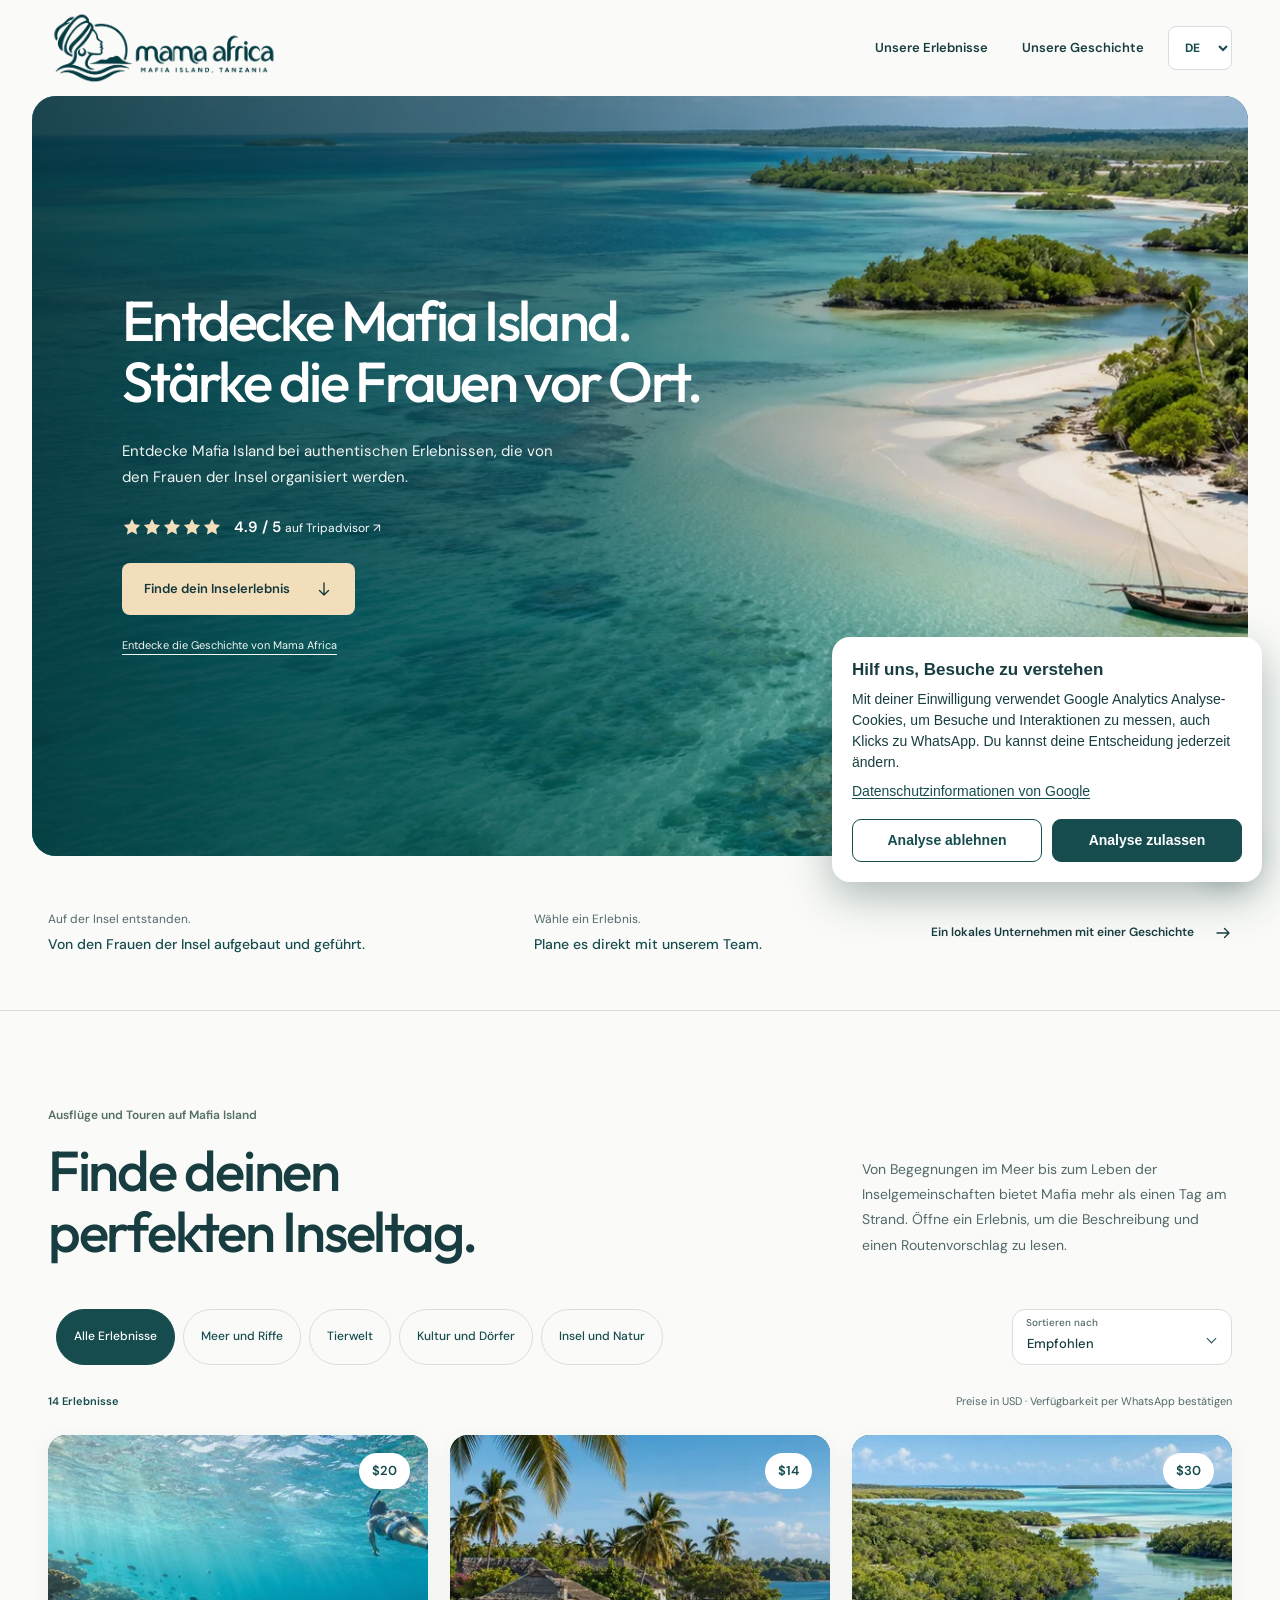
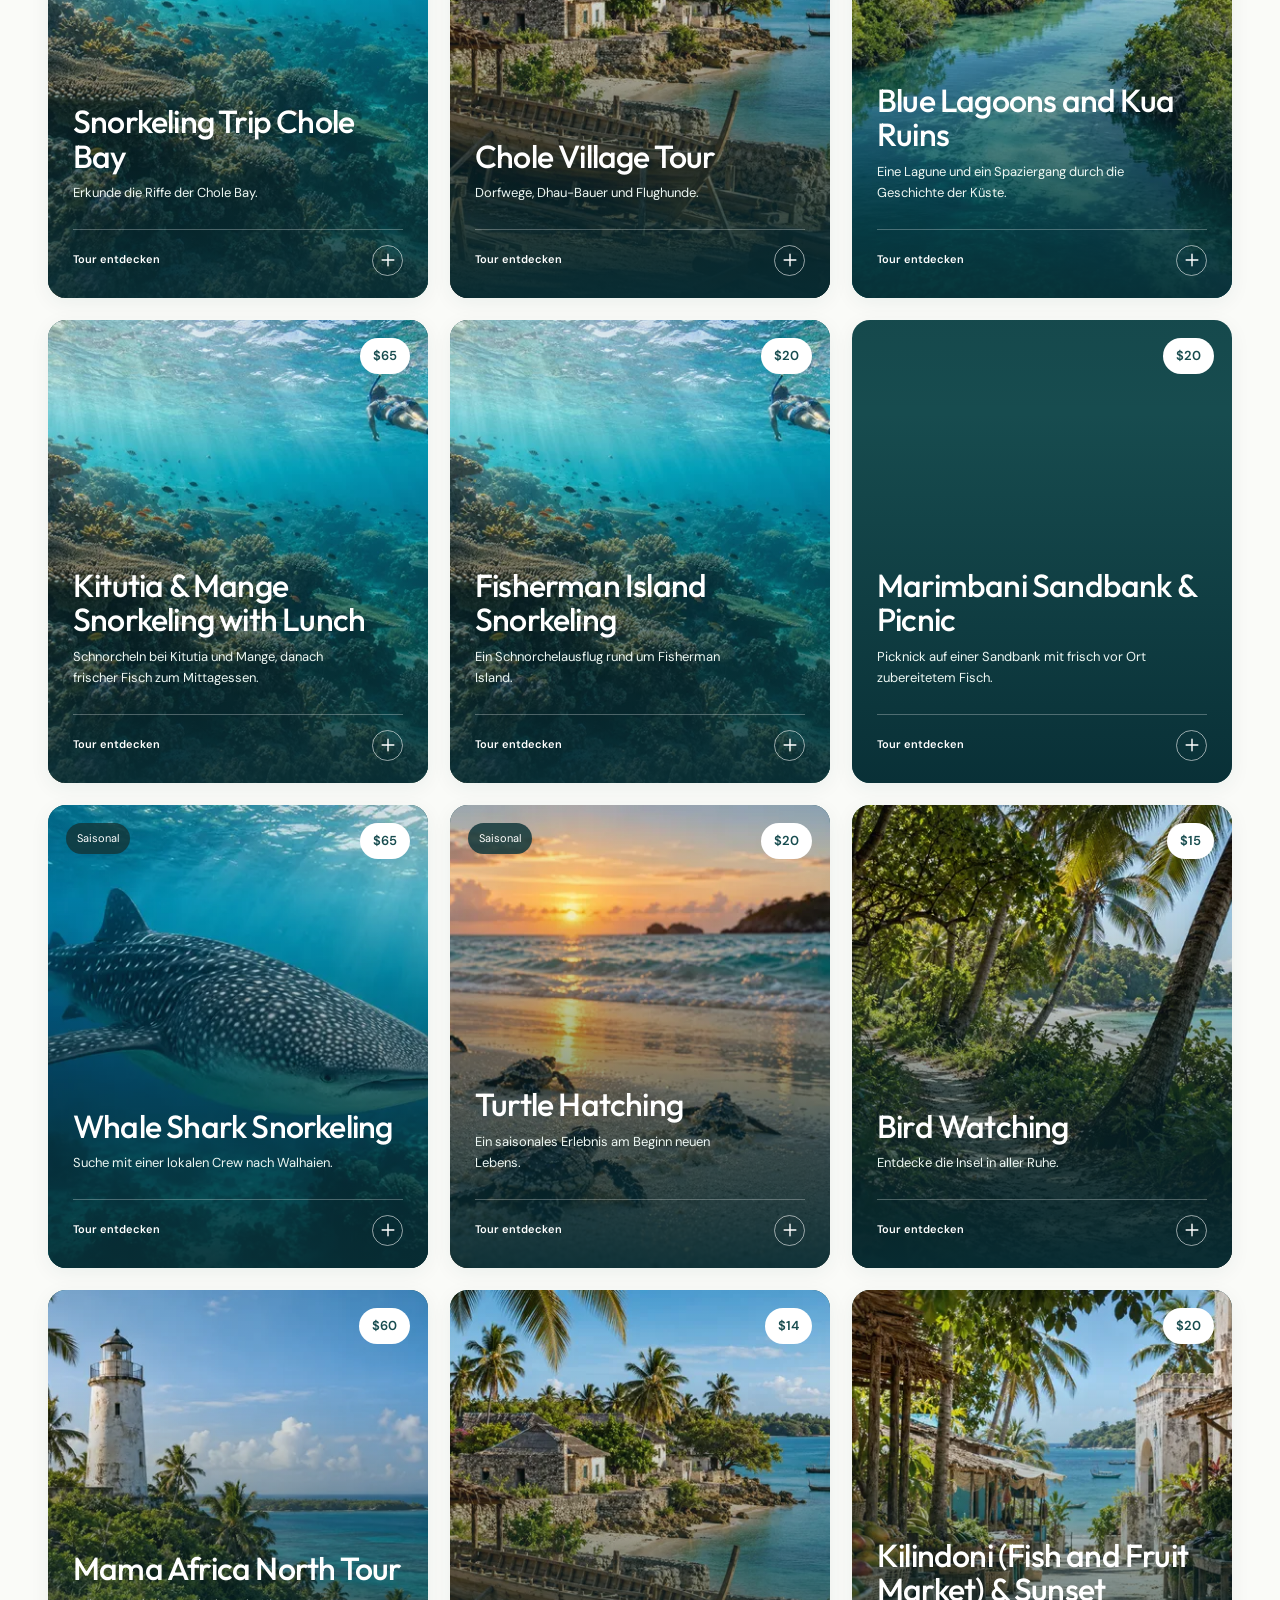
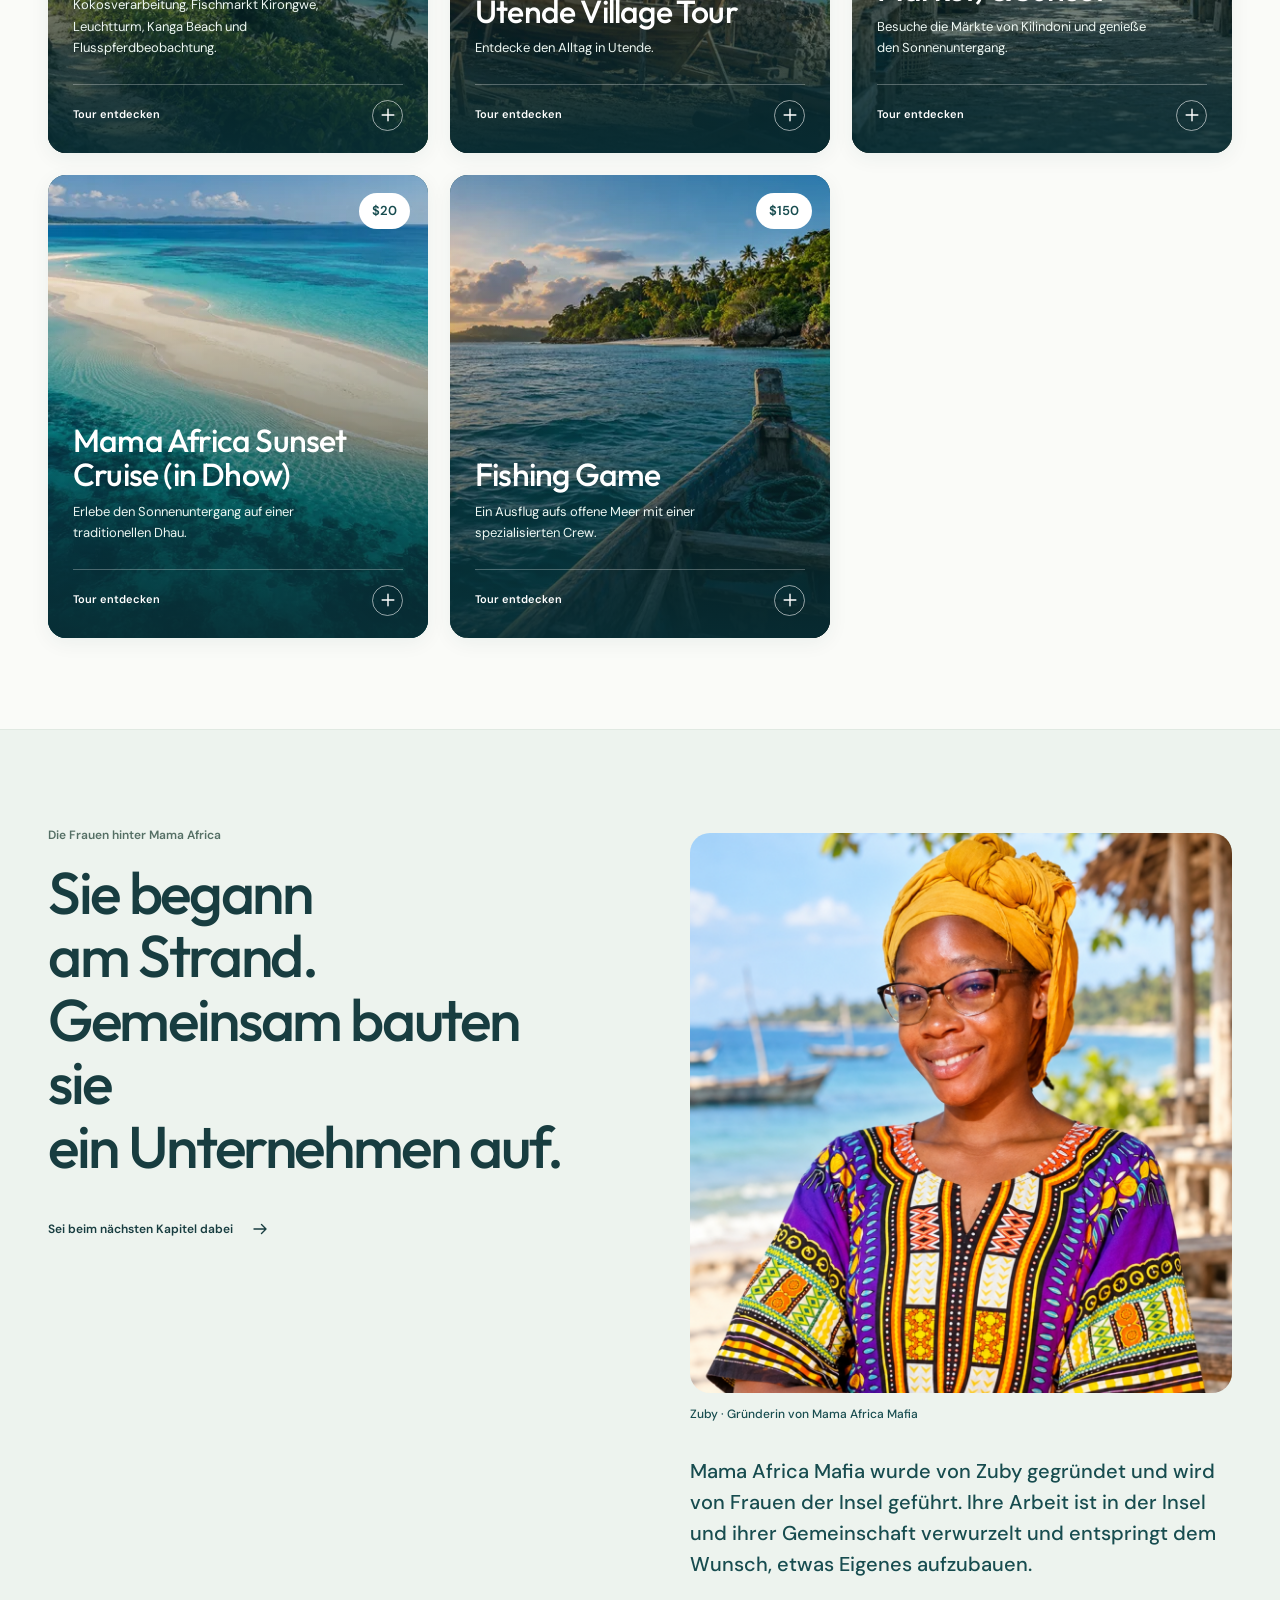
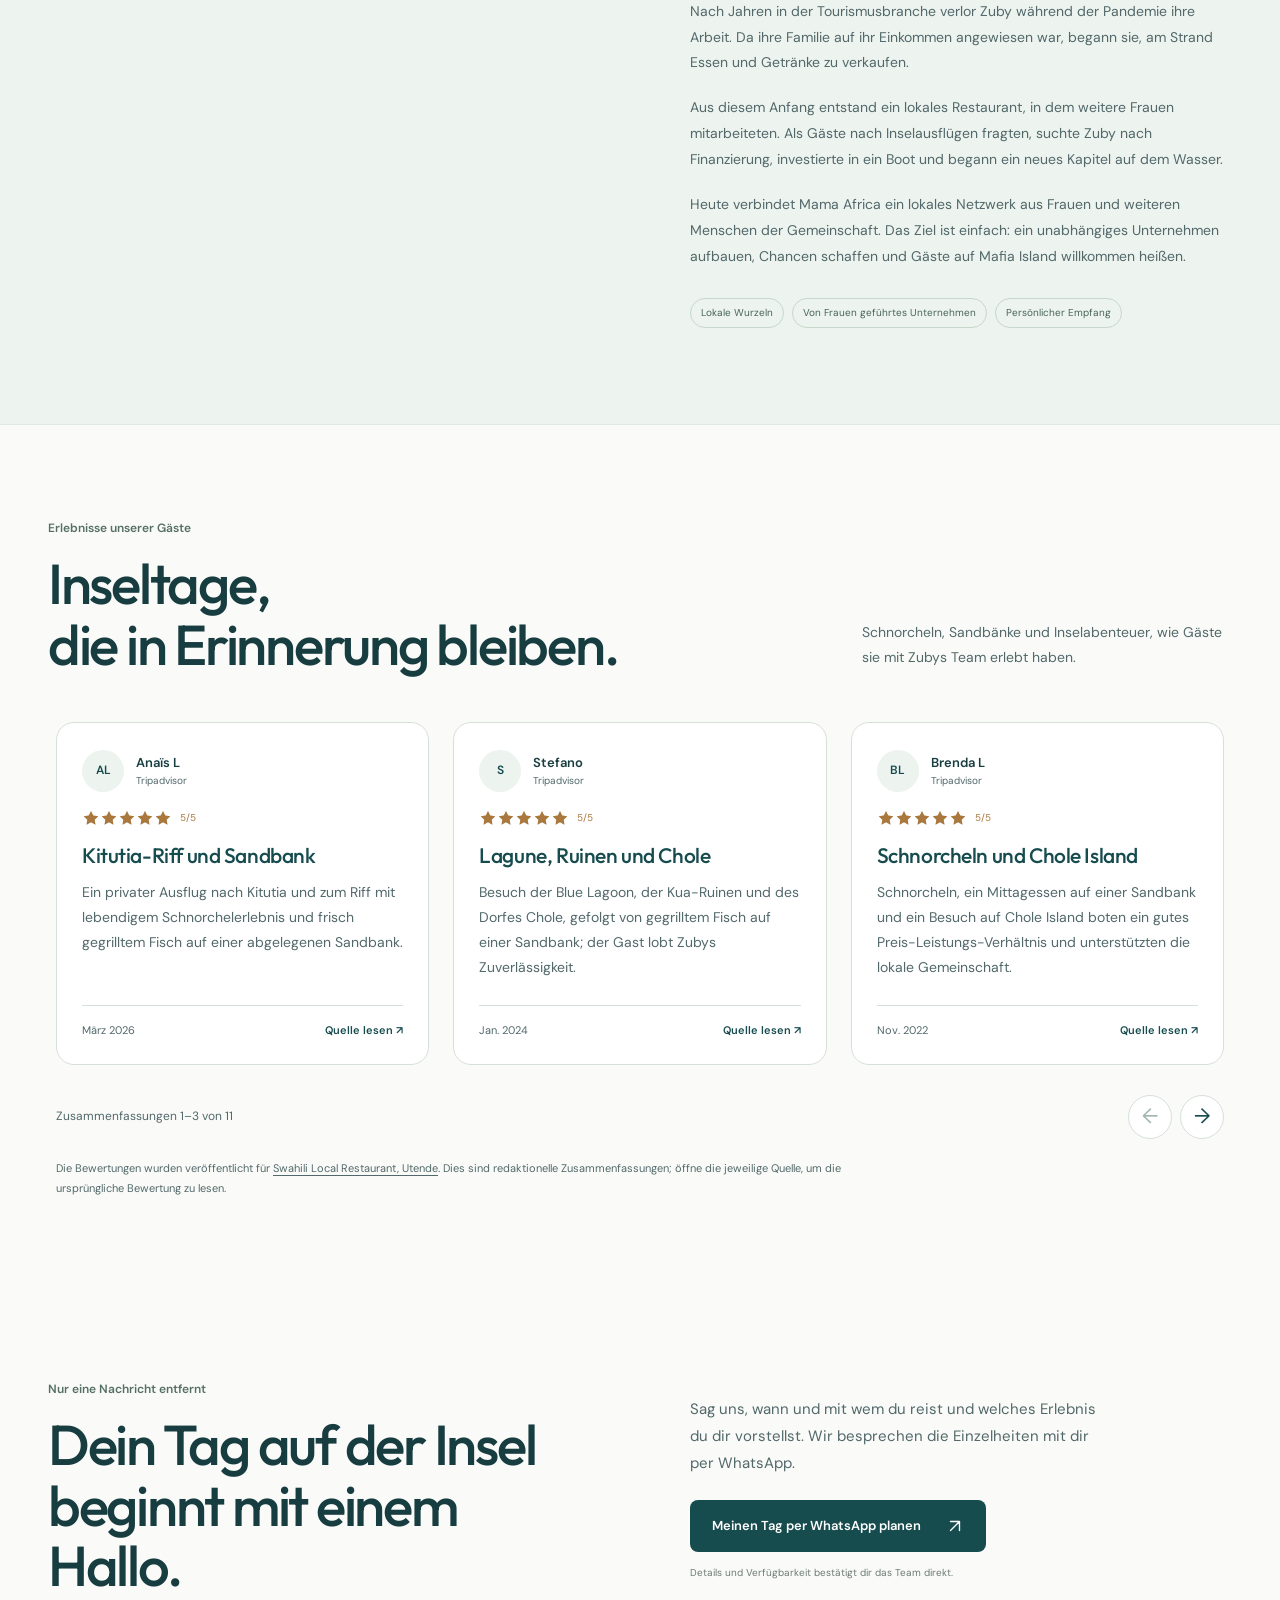
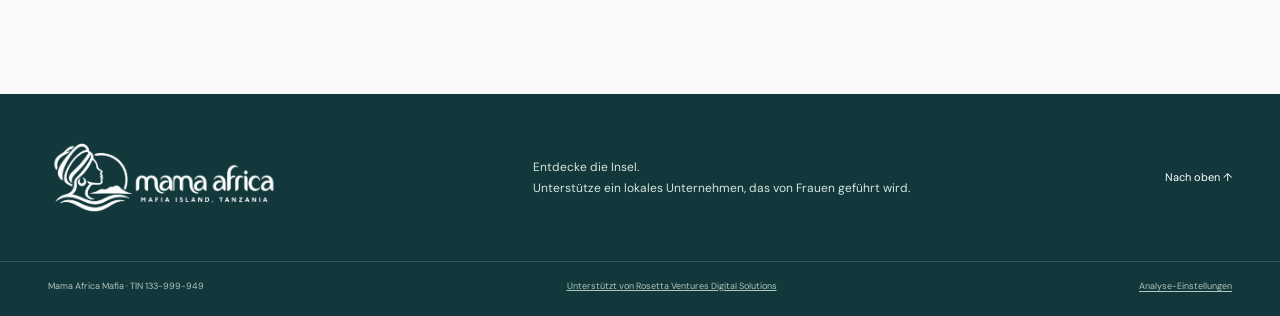
==== commit 950c9ca7: "Connect consent-based GA4 tracking and Search Console verification" ====
--- a/de/index.html
+++ b/de/index.html
@@ -28,6 +28,7 @@
   <link rel="preconnect" href="https://fonts.googleapis.com">
   <link rel="preconnect" href="https://fonts.gstatic.com" crossorigin>
   <link rel="stylesheet" href="../landing-v2/preview-v2.css?v=20261024-i18n1">
+  <link rel="stylesheet" href="../analytics-consent.css?v=20261027a">
   <script src="../landing-v2/preview-v2-data.js?v=20261020-tourcontent1" defer></script>
   <script src="../landing-v2/preview-v2-tour-translations.js?v=20261024-i18n1" defer></script>
   <script src="../landing-v2/preview-v2-i18n.js?v=20261027-seo1" defer></script>
@@ -35,6 +36,7 @@
   <script src="../landing-v2/preview-v2-hero.js?v=20261015" defer></script>
   <script src="../landing-v2/preview-v2-reviews.js?v=20261024-i18n1" defer></script>
   <script src="../landing-v2/preview-v2-whatsapp.js?v=20261014-oval2" defer></script>
+  <script src="../analytics-consent.js?v=20261027a" defer></script>
 </head>
 <body>
   <a class="skip-link" href="#main">Zum Inhalt springen</a>
--- a/analytics-consent.css
+++ b/analytics-consent.css
@@ -0,0 +1,12 @@
+.analytics-consent[hidden] { display: none; }
+.analytics-consent { position: fixed; z-index: 1000; right: 18px; bottom: 18px; width: min(430px, calc(100vw - 36px)); padding: 20px; border-radius: 18px; background: #fff; color: #173d40; box-shadow: 0 14px 44px #102f3355; font: 14px/1.5 Arial, sans-serif; }
+.analytics-consent strong { display: block; margin-bottom: 7px; font-size: 17px; }
+.analytics-consent p { margin: 0 0 8px; }
+.analytics-consent a { color: #174c4f; text-decoration: underline; text-underline-offset: 2px; }
+.analytics-consent-actions { display: flex; gap: 10px; margin-top: 17px; }
+.analytics-consent-actions button { flex: 1; min-height: 43px; padding: 8px 12px; border: 1px solid #174c4f; border-radius: 9px; font: inherit; font-weight: 700; cursor: pointer; }
+.analytics-consent-actions button:first-child { background: #fff; color: #174c4f; }
+.analytics-consent-actions button:last-child { background: #174c4f; color: #fff; }
+.analytics-consent-actions button:focus-visible, .analytics-settings:focus-visible { outline: 3px solid #d99d52; outline-offset: 3px; }
+.analytics-settings { padding: 0; border: 0; background: none; color: inherit; font: inherit; text-decoration: underline; text-underline-offset: 2px; cursor: pointer; }
+@media (max-width: 520px) { .analytics-consent { right: 10px; bottom: 10px; width: calc(100vw - 20px); padding: 17px; } .analytics-consent-actions { flex-direction: column; } }
